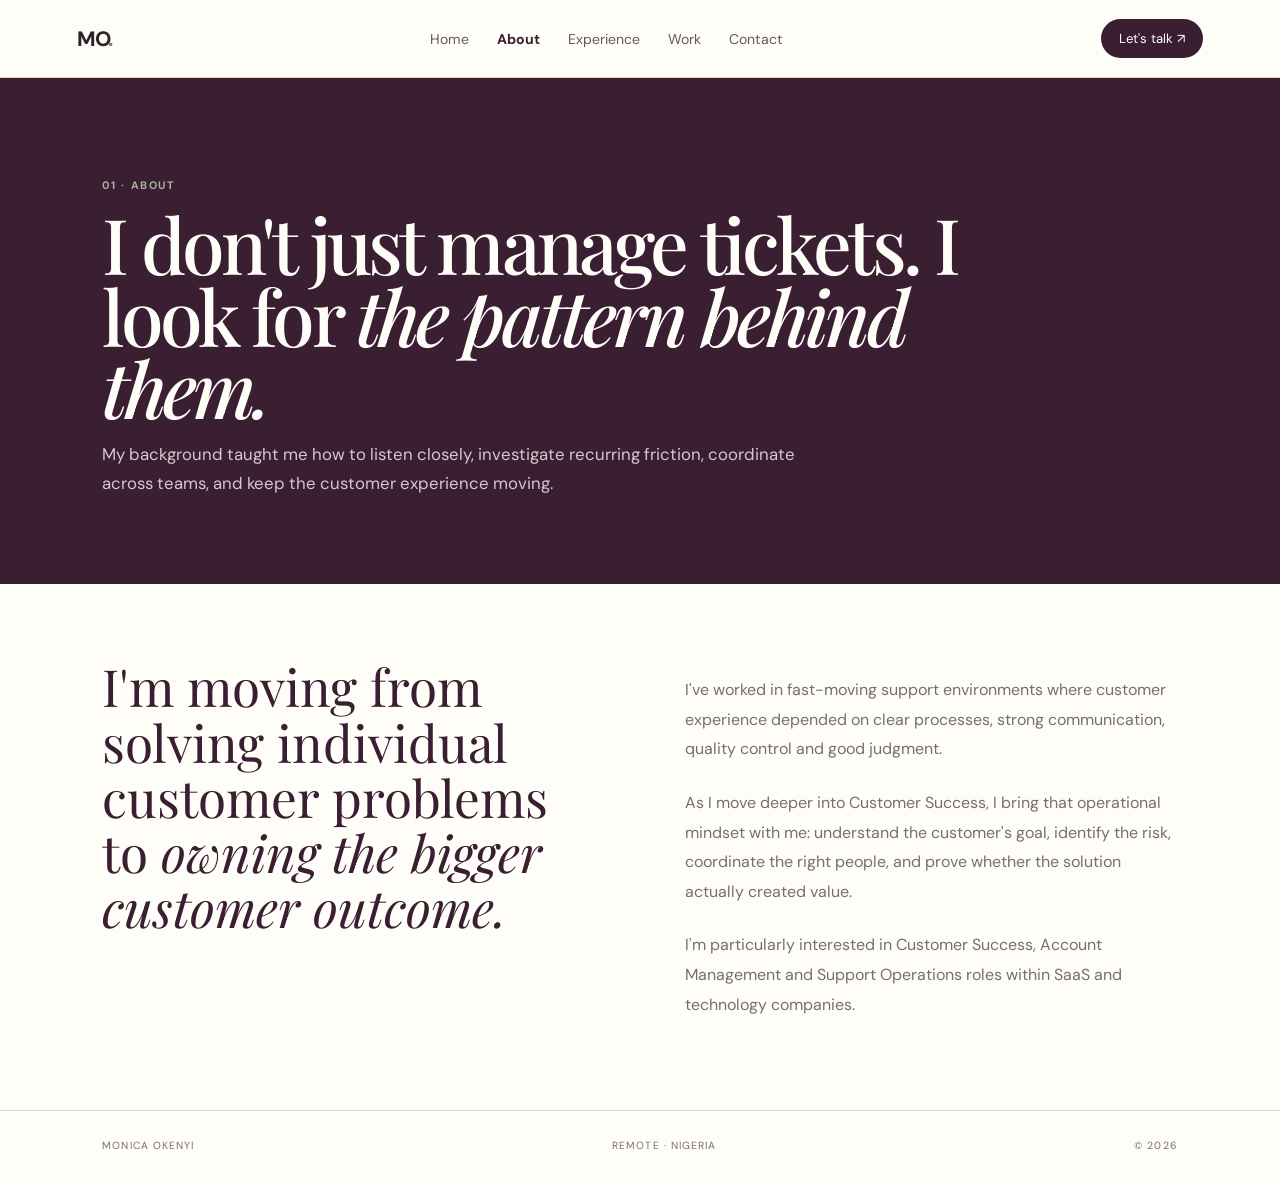
==== about.html @ 14d05d54 "Add files via upload" ====
<!doctype html><html lang="en"><head><meta charset="utf-8"><meta name="viewport" content="width=device-width,initial-scale=1"><title>About · Monica Okenyi</title><link rel="stylesheet" href="styles.css"></head><body><div class="site">
<header class="nav"><a class="brand" href="index.html">MO<span>.</span></a><nav class="navlinks"><a class="" href="index.html">Home</a><a class="active" href="about.html">About</a><a class="" href="experience.html">Experience</a><a class="" href="work.html">Work</a><a class="" href="contact.html">Contact</a></nav><a class="nav-cta" href="contact.html">Let's talk ↗</a></header>
<main class="page"><section class="page-head"><div class="eyebrow">01 · ABOUT</div><h1>I don't just manage tickets. I look for <em>the pattern behind them.</em></h1><p>My background taught me how to listen closely, investigate recurring friction, coordinate across teams, and keep the customer experience moving.</p></section><section class="content"><div class="two"><div class="big-statement">I'm moving from solving individual customer problems to <em>owning the bigger customer outcome.</em></div><div class="copy"><p>I've worked in fast-moving support environments where customer experience depended on clear processes, strong communication, quality control and good judgment.</p><p>As I move deeper into Customer Success, I bring that operational mindset with me: understand the customer's goal, identify the risk, coordinate the right people, and prove whether the solution actually created value.</p><p>I'm particularly interested in Customer Success, Account Management and Support Operations roles within SaaS and technology companies.</p></div></div></section></main><footer class="footer"><span>MONICA OKENYI</span><span>REMOTE · NIGERIA</span><span>© 2026</span></footer></div></body></html>
---- styles.css ----
@import url('https://fonts.googleapis.com/css2?family=DM+Sans:wght@400;500;600;700&family=Playfair+Display:ital,wght@0,500;0,600;1,500&display=swap');
:root{--plum:#3a1f32;--deep:#26151f;--bone:#f5f0e7;--ivory:#fffdf8;--sage:#a8b59b;--copper:#a96f52;--ink:#29252a;--muted:#766e73;--line:#ddd5cc}
*{box-sizing:border-box}html{scroll-behavior:smooth}body{margin:0;background:var(--bone);color:var(--ink);font-family:"DM Sans",sans-serif}a{text-decoration:none;color:inherit}button{font:inherit}
.site{max-width:1440px;min-height:100vh;margin:auto;background:var(--ivory)}
.nav{height:78px;padding:0 6%;display:flex;align-items:center;justify-content:space-between;border-bottom:1px solid var(--line);position:sticky;top:0;background:rgba(255,253,248,.96);backdrop-filter:blur(10px);z-index:20}.brand{font-weight:800;font-size:1.3rem;letter-spacing:-.06em}.brand span{color:var(--copper)}
.navlinks{display:flex;gap:28px;font-size:.88rem;color:#625960}.navlinks a{transition:.2s}.navlinks a:hover,.navlinks a.active{color:var(--plum);font-weight:700}.nav-cta{background:var(--plum);color:white;padding:11px 18px;border-radius:999px;font-size:.82rem}
.page{min-height:calc(100vh - 78px)}.hero{min-height:calc(100vh - 78px);background:var(--plum);color:var(--ivory);padding:70px 8%;display:grid;grid-template-columns:1.2fr .8fr;align-items:center;gap:70px}.eyebrow,.label{font-size:.68rem;letter-spacing:.15em;font-weight:700;color:var(--sage)}h1,h2,h3{font-family:"Playfair Display",serif;font-weight:500}h1{font-size:clamp(3.6rem,7vw,7rem);line-height:.94;letter-spacing:-.05em;margin:18px 0}h1 em,h2 em{font-style:italic}.hero p.lead{max-width:650px;color:#ddd2d8;line-height:1.75;font-size:1.05rem}.actions{display:flex;gap:12px;margin-top:30px;flex-wrap:wrap}.btn{display:inline-flex;align-items:center;justify-content:center;gap:10px;padding:13px 20px;border-radius:999px;font-weight:700;border:1px solid transparent;cursor:pointer}.btn.primary{background:var(--sage);color:var(--plum)}.btn.dark{background:var(--plum);color:white}.btn.outline{background:transparent;border-color:#b9adb4}.hero-card{border:1px solid #765e6b;background:#422638;padding:32px;min-height:420px;display:flex;flex-direction:column;justify-content:space-between}.portrait-placeholder{aspect-ratio:4/5;background:linear-gradient(145deg,#6b4a5c,#2a1a23);display:grid;place-items:center;color:#cdbfc6;text-transform:uppercase;letter-spacing:.12em;font-size:.68rem}.hero-card-bottom{display:flex;justify-content:space-between;font-size:.7rem;letter-spacing:.1em;color:#cbbdc4}
.short-home{padding:55px 8%;display:grid;grid-template-columns:1fr 1fr;gap:50px;background:var(--sage);color:var(--plum)}.short-home h2{font-size:2.7rem;margin:0}.short-home p{line-height:1.7;max-width:550px}
.page-head{padding:100px 8% 70px;background:var(--plum);color:var(--ivory)}.page-head h1{font-size:clamp(3rem,6vw,6rem);max-width:900px;margin:15px 0}.page-head p{max-width:700px;color:#d5c9cf;line-height:1.7;font-size:1.05rem}.content{padding:75px 8%}.two{display:grid;grid-template-columns:1fr 1fr;gap:90px}.copy{max-width:650px;color:var(--muted);line-height:1.85}.copy p+p{margin-top:24px}.big-statement{font-family:"Playfair Display",serif;font-size:clamp(2.2rem,4vw,4rem);line-height:1.08;color:var(--plum)}
.cards{display:grid;grid-template-columns:repeat(3,1fr);gap:18px}.card{border:1px solid var(--line);background:var(--ivory);padding:30px;min-height:300px;display:flex;flex-direction:column;transition:.25s}.card:hover{transform:translateY(-5px);box-shadow:0 18px 45px #3a1f3214}.card.dark{background:var(--plum);color:var(--ivory);border-color:var(--plum)}.card h3{font-size:2rem;margin:12px 0}.card p{color:var(--muted);line-height:1.65}.card.dark p{color:#d5c9cf}.card-foot{margin-top:auto;padding-top:20px;border-top:1px solid var(--line);font-size:.72rem}.dark .card-foot{border-color:#624a59}
.exp{border-top:1px solid var(--line);padding:38px 0}.exp-top{display:flex;justify-content:space-between;gap:20px}.exp h2{font-size:2.5rem;margin:8px 0}.date{color:var(--muted)}.metrics{display:grid;grid-template-columns:repeat(3,1fr);gap:18px;margin-top:25px}.metric{padding:24px;background:#faf7f1;border:1px solid var(--line)}.metric strong{font-family:"Playfair Display",serif;font-size:2rem;color:var(--plum)}.metric p{color:var(--muted);line-height:1.5}
.case-hero{background:var(--plum);color:var(--ivory);padding:80px 8%}.case-hero h1{font-size:clamp(3rem,6vw,6rem);max-width:900px}.case-hero .lead{max-width:800px;color:#d5c9cf;line-height:1.7}.case-nav{display:flex;gap:10px;flex-wrap:wrap;margin-top:30px}.case-body{padding:65px 8%}.case-section{padding:55px 0;border-bottom:1px solid var(--line)}.case-section h2{font-size:clamp(2.2rem,4vw,4rem);margin:0 0 18px}.case-section>p{color:var(--muted);line-height:1.75;max-width:850px}.facts{display:grid;grid-template-columns:repeat(4,1fr);gap:14px;margin-top:30px}.fact{border:1px solid var(--line);padding:24px}.fact .v{font-family:"Playfair Display",serif;color:var(--plum);font-size:2rem}.fact p{color:var(--muted);font-size:.85rem}.signal-table{width:100%;border-collapse:collapse;margin-top:25px}.signal-table th,.signal-table td{text-align:left;padding:14px 10px;border-bottom:1px solid var(--line)}.signal-table th{font-size:.65rem;text-transform:uppercase;letter-spacing:.1em;color:var(--muted)}.signal-table td{font-size:.9rem}.phases{display:grid;grid-template-columns:repeat(3,1fr);gap:14px;margin-top:25px}.phase{padding:26px;background:#faf7f1;border:1px solid var(--line)}.phase .label{color:var(--copper)}.phase h3{font-size:1.7rem}.phase p{color:var(--muted);line-height:1.6}.footer{padding:28px 8%;border-top:1px solid var(--line);display:flex;justify-content:space-between;color:var(--muted);font-size:.65rem;letter-spacing:.1em}
.contact{min-height:calc(100vh - 78px);display:grid;place-items:center;background:var(--plum);color:var(--ivory);text-align:center;padding:60px 8%}.contact h1{max-width:1000px}.contact p{max-width:650px;color:#d5c9cf;line-height:1.7;margin:auto}
@media(max-width:850px){.navlinks{display:none}.hero,.two{grid-template-columns:1fr}.hero-card{display:none}.short-home{grid-template-columns:1fr}.cards,.metrics,.facts,.phases{grid-template-columns:1fr}.page-head{padding-top:65px}.content,.case-body{padding-top:50px}.exp-top{display:block}.footer{flex-wrap:wrap;gap:12px}}
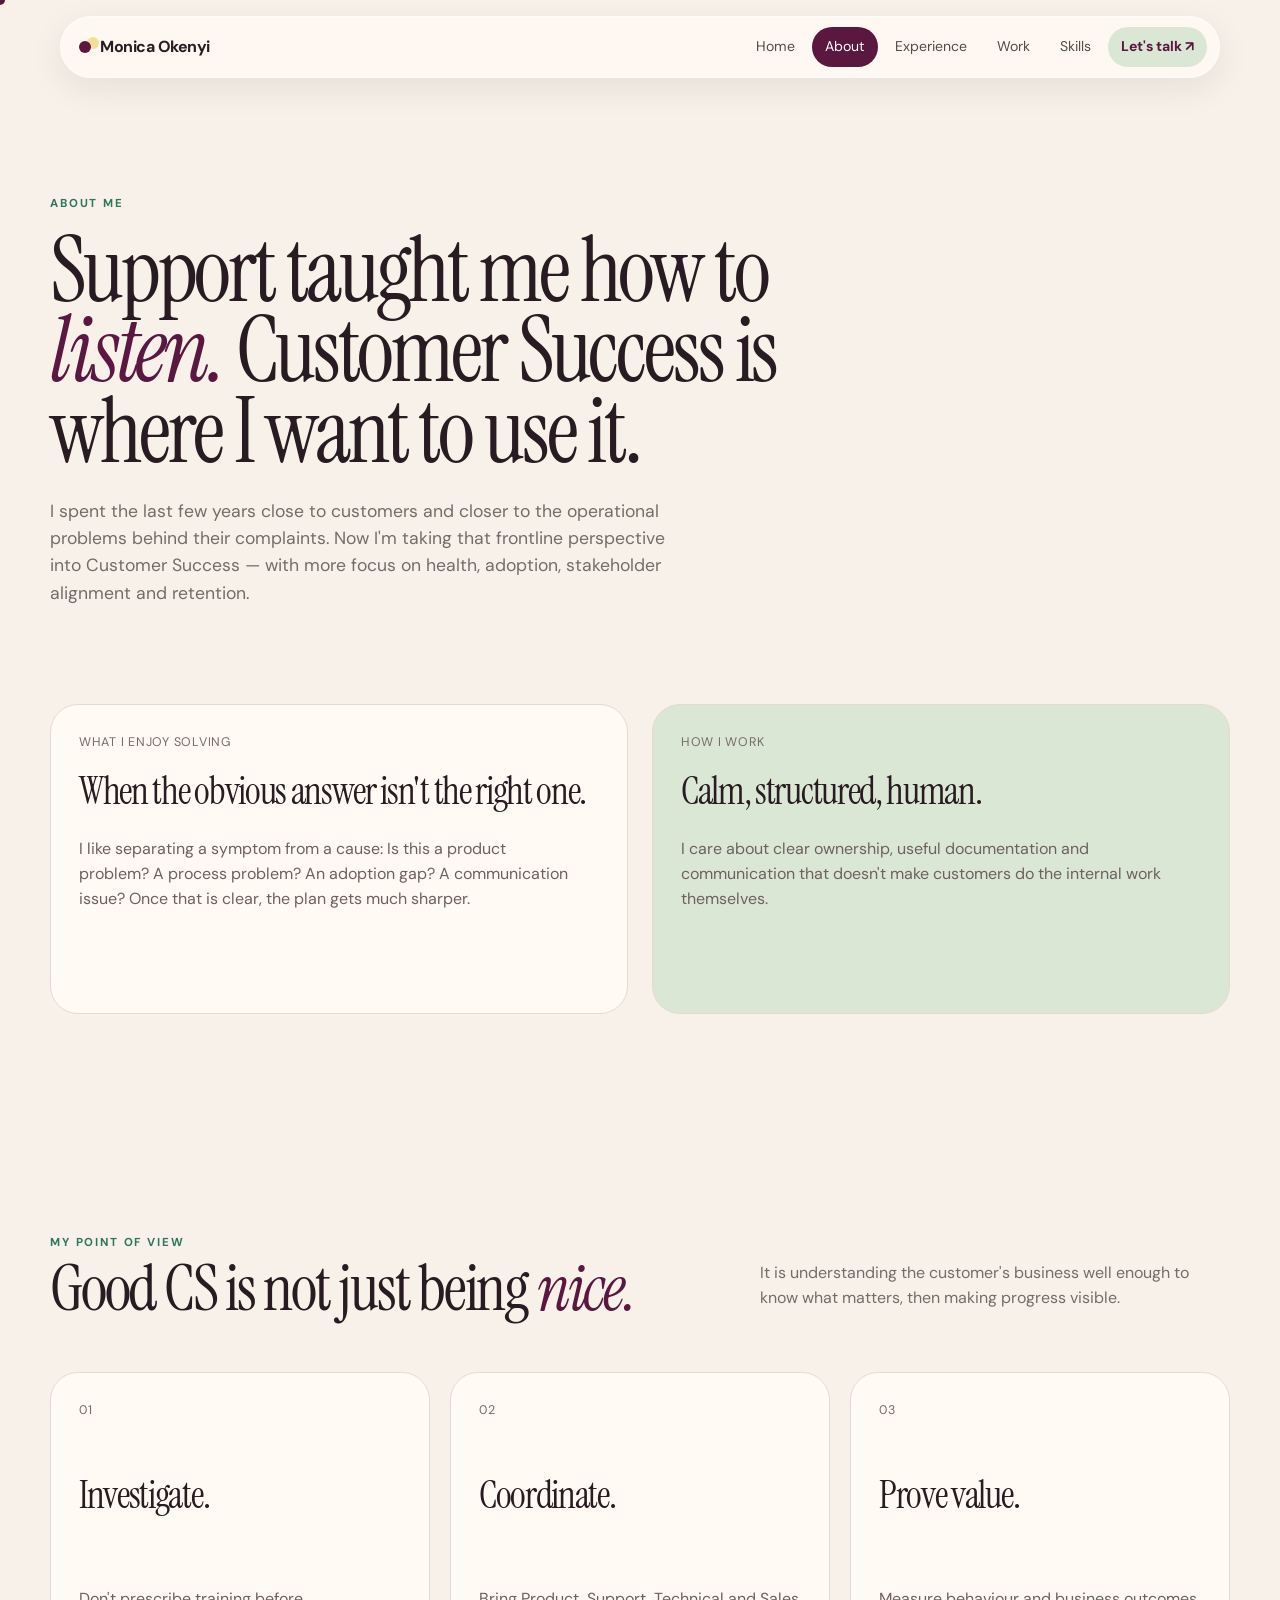
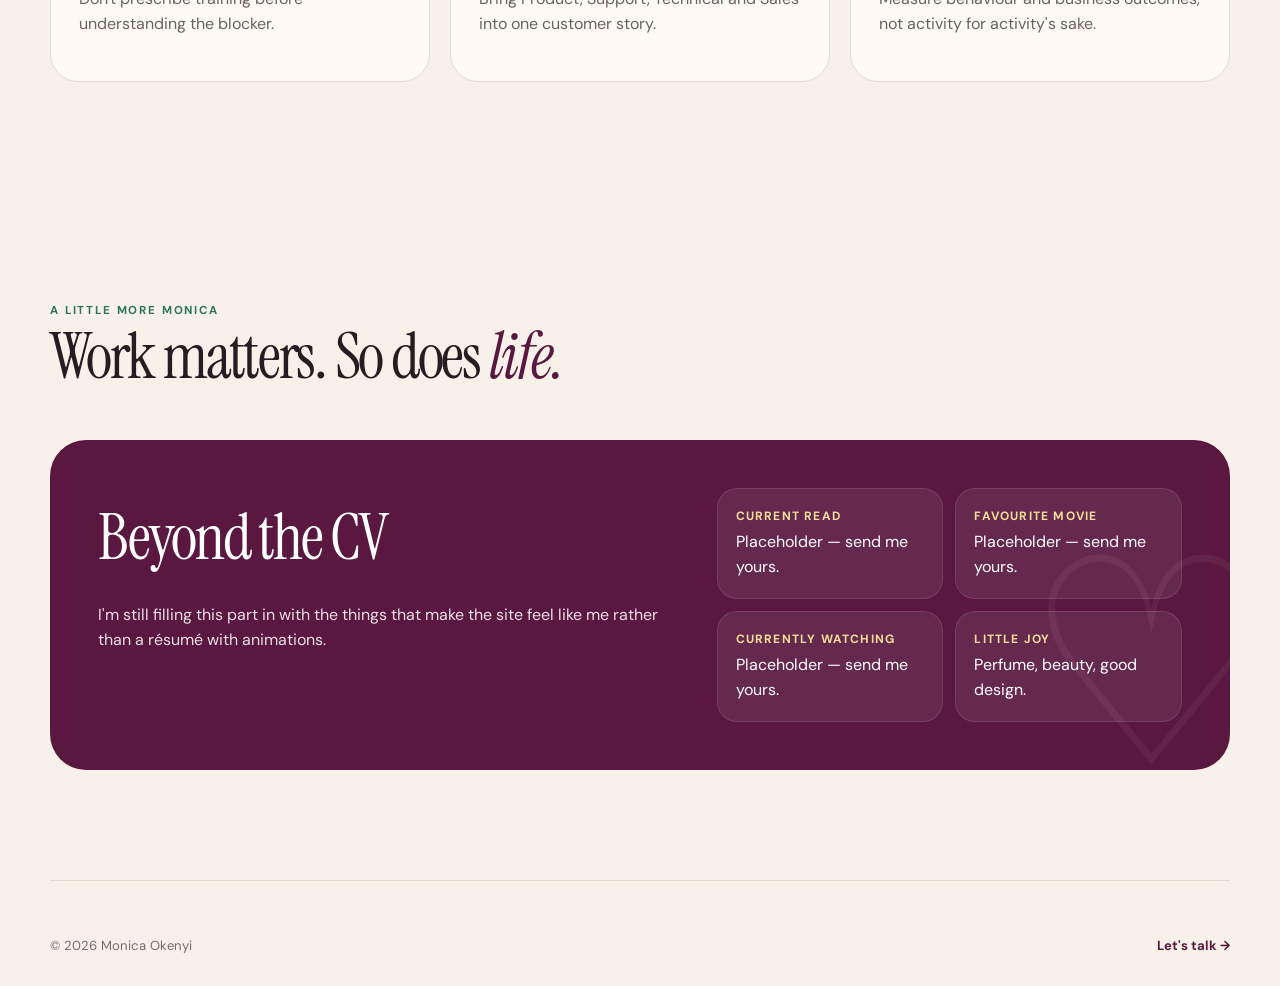
==== commit 2c026fb4: "Add files via upload Update portfolio to V3" ====
--- a/about.html
+++ b/about.html
@@ -1,3 +1 @@
-<!doctype html><html lang="en"><head><meta charset="utf-8"><meta name="viewport" content="width=device-width,initial-scale=1"><title>About · Monica Okenyi</title><link rel="stylesheet" href="styles.css"></head><body><div class="site">
-<header class="nav"><a class="brand" href="index.html">MO<span>.</span></a><nav class="navlinks"><a class="" href="index.html">Home</a><a class="active" href="about.html">About</a><a class="" href="experience.html">Experience</a><a class="" href="work.html">Work</a><a class="" href="contact.html">Contact</a></nav><a class="nav-cta" href="contact.html">Let's talk ↗</a></header>
-<main class="page"><section class="page-head"><div class="eyebrow">01 · ABOUT</div><h1>I don't just manage tickets. I look for <em>the pattern behind them.</em></h1><p>My background taught me how to listen closely, investigate recurring friction, coordinate across teams, and keep the customer experience moving.</p></section><section class="content"><div class="two"><div class="big-statement">I'm moving from solving individual customer problems to <em>owning the bigger customer outcome.</em></div><div class="copy"><p>I've worked in fast-moving support environments where customer experience depended on clear processes, strong communication, quality control and good judgment.</p><p>As I move deeper into Customer Success, I bring that operational mindset with me: understand the customer's goal, identify the risk, coordinate the right people, and prove whether the solution actually created value.</p><p>I'm particularly interested in Customer Success, Account Management and Support Operations roles within SaaS and technology companies.</p></div></div></section></main><footer class="footer"><span>MONICA OKENYI</span><span>REMOTE · NIGERIA</span><span>© 2026</span></footer></div></body></html>+<!doctype html><html lang="en"><head><meta charset="utf-8"><meta name="viewport" content="width=device-width,initial-scale=1"><title>About — Monica Okenyi</title><link rel="stylesheet" href="styles.css"></head><body><div class="cursor-dot"></div><header class="topbar"><a class="brand" href="index.html"><i class="brand-dot"></i>Monica Okenyi</a><button class="menu">☰</button><nav><a href="index.html">Home</a><a href="about.html">About</a><a href="experience.html">Experience</a><a href="work.html">Work</a><a href="skills.html">Skills</a><a class="nav-cta" href="contact.html">Let's talk ↗</a></nav></header><main><div class="wrap"><section class="page-hero reveal"><div class="kicker">About me</div><h1>Support taught me how to <em>listen.</em> Customer Success is where I want to use it.</h1><p>I spent the last few years close to customers and closer to the operational problems behind their complaints. Now I'm taking that frontline perspective into Customer Success — with more focus on health, adoption, stakeholder alignment and retention.</p></section><section class="section" style="padding-top:20px"><div class="grid-2"><div class="work-card reveal"><div><div class="card-meta">What I enjoy solving</div><h3>When the obvious answer isn't the right one.</h3><p>I like separating a symptom from a cause: Is this a product problem? A process problem? An adoption gap? A communication issue? Once that is clear, the plan gets much sharper.</p></div></div><div class="work-card reveal" style="background:var(--sage)"><div><div class="card-meta">How I work</div><h3>Calm, structured, human.</h3><p>I care about clear ownership, useful documentation and communication that doesn't make customers do the internal work themselves.</p></div></div></div></section><section class="section"><div class="section-head reveal"><div><div class="kicker">My point of view</div><h2>Good CS is not just being <em>nice.</em></h2></div><p>It is understanding the customer's business well enough to know what matters, then making progress visible.</p></div><div class="grid-3"><div class="work-card reveal"><div class="card-meta">01</div><h3>Investigate.</h3><p>Don't prescribe training before understanding the blocker.</p></div><div class="work-card reveal"><div class="card-meta">02</div><h3>Coordinate.</h3><p>Bring Product, Support, Technical and Sales into one customer story.</p></div><div class="work-card reveal"><div class="card-meta">03</div><h3>Prove value.</h3><p>Measure behaviour and business outcomes, not activity for activity's sake.</p></div></div></section><section class="section"><div class="section-head reveal"><div><div class="kicker">A little more Monica</div><h2>Work matters. So does <em>life.</em></h2></div></div><div class="human reveal"><div><h2>Beyond the CV</h2><p>I'm still filling this part in with the things that make the site feel like me rather than a résumé with animations.</p></div><div class="human-list"><div class="human-item"><b>Current read</b><span>Placeholder — send me yours.</span></div><div class="human-item"><b>Favourite movie</b><span>Placeholder — send me yours.</span></div><div class="human-item"><b>Currently watching</b><span>Placeholder — send me yours.</span></div><div class="human-item"><b>Little joy</b><span>Perfume, beauty, good design.</span></div></div></div></section></div></main><footer class="footer wrap"><span>© 2026 Monica Okenyi</span><a href="contact.html">Let's talk →</a></footer><script src="script.js"></script></body></html>
--- a/styles.css
+++ b/styles.css
@@ -1,14 +1,18 @@
-@import url('https://fonts.googleapis.com/css2?family=DM+Sans:wght@400;500;600;700&family=Playfair+Display:ital,wght@0,500;0,600;1,500&display=swap');
-:root{--plum:#3a1f32;--deep:#26151f;--bone:#f5f0e7;--ivory:#fffdf8;--sage:#a8b59b;--copper:#a96f52;--ink:#29252a;--muted:#766e73;--line:#ddd5cc}
-*{box-sizing:border-box}html{scroll-behavior:smooth}body{margin:0;background:var(--bone);color:var(--ink);font-family:"DM Sans",sans-serif}a{text-decoration:none;color:inherit}button{font:inherit}
-.site{max-width:1440px;min-height:100vh;margin:auto;background:var(--ivory)}
-.nav{height:78px;padding:0 6%;display:flex;align-items:center;justify-content:space-between;border-bottom:1px solid var(--line);position:sticky;top:0;background:rgba(255,253,248,.96);backdrop-filter:blur(10px);z-index:20}.brand{font-weight:800;font-size:1.3rem;letter-spacing:-.06em}.brand span{color:var(--copper)}
-.navlinks{display:flex;gap:28px;font-size:.88rem;color:#625960}.navlinks a{transition:.2s}.navlinks a:hover,.navlinks a.active{color:var(--plum);font-weight:700}.nav-cta{background:var(--plum);color:white;padding:11px 18px;border-radius:999px;font-size:.82rem}
-.page{min-height:calc(100vh - 78px)}.hero{min-height:calc(100vh - 78px);background:var(--plum);color:var(--ivory);padding:70px 8%;display:grid;grid-template-columns:1.2fr .8fr;align-items:center;gap:70px}.eyebrow,.label{font-size:.68rem;letter-spacing:.15em;font-weight:700;color:var(--sage)}h1,h2,h3{font-family:"Playfair Display",serif;font-weight:500}h1{font-size:clamp(3.6rem,7vw,7rem);line-height:.94;letter-spacing:-.05em;margin:18px 0}h1 em,h2 em{font-style:italic}.hero p.lead{max-width:650px;color:#ddd2d8;line-height:1.75;font-size:1.05rem}.actions{display:flex;gap:12px;margin-top:30px;flex-wrap:wrap}.btn{display:inline-flex;align-items:center;justify-content:center;gap:10px;padding:13px 20px;border-radius:999px;font-weight:700;border:1px solid transparent;cursor:pointer}.btn.primary{background:var(--sage);color:var(--plum)}.btn.dark{background:var(--plum);color:white}.btn.outline{background:transparent;border-color:#b9adb4}.hero-card{border:1px solid #765e6b;background:#422638;padding:32px;min-height:420px;display:flex;flex-direction:column;justify-content:space-between}.portrait-placeholder{aspect-ratio:4/5;background:linear-gradient(145deg,#6b4a5c,#2a1a23);display:grid;place-items:center;color:#cdbfc6;text-transform:uppercase;letter-spacing:.12em;font-size:.68rem}.hero-card-bottom{display:flex;justify-content:space-between;font-size:.7rem;letter-spacing:.1em;color:#cbbdc4}
-.short-home{padding:55px 8%;display:grid;grid-template-columns:1fr 1fr;gap:50px;background:var(--sage);color:var(--plum)}.short-home h2{font-size:2.7rem;margin:0}.short-home p{line-height:1.7;max-width:550px}
-.page-head{padding:100px 8% 70px;background:var(--plum);color:var(--ivory)}.page-head h1{font-size:clamp(3rem,6vw,6rem);max-width:900px;margin:15px 0}.page-head p{max-width:700px;color:#d5c9cf;line-height:1.7;font-size:1.05rem}.content{padding:75px 8%}.two{display:grid;grid-template-columns:1fr 1fr;gap:90px}.copy{max-width:650px;color:var(--muted);line-height:1.85}.copy p+p{margin-top:24px}.big-statement{font-family:"Playfair Display",serif;font-size:clamp(2.2rem,4vw,4rem);line-height:1.08;color:var(--plum)}
-.cards{display:grid;grid-template-columns:repeat(3,1fr);gap:18px}.card{border:1px solid var(--line);background:var(--ivory);padding:30px;min-height:300px;display:flex;flex-direction:column;transition:.25s}.card:hover{transform:translateY(-5px);box-shadow:0 18px 45px #3a1f3214}.card.dark{background:var(--plum);color:var(--ivory);border-color:var(--plum)}.card h3{font-size:2rem;margin:12px 0}.card p{color:var(--muted);line-height:1.65}.card.dark p{color:#d5c9cf}.card-foot{margin-top:auto;padding-top:20px;border-top:1px solid var(--line);font-size:.72rem}.dark .card-foot{border-color:#624a59}
-.exp{border-top:1px solid var(--line);padding:38px 0}.exp-top{display:flex;justify-content:space-between;gap:20px}.exp h2{font-size:2.5rem;margin:8px 0}.date{color:var(--muted)}.metrics{display:grid;grid-template-columns:repeat(3,1fr);gap:18px;margin-top:25px}.metric{padding:24px;background:#faf7f1;border:1px solid var(--line)}.metric strong{font-family:"Playfair Display",serif;font-size:2rem;color:var(--plum)}.metric p{color:var(--muted);line-height:1.5}
-.case-hero{background:var(--plum);color:var(--ivory);padding:80px 8%}.case-hero h1{font-size:clamp(3rem,6vw,6rem);max-width:900px}.case-hero .lead{max-width:800px;color:#d5c9cf;line-height:1.7}.case-nav{display:flex;gap:10px;flex-wrap:wrap;margin-top:30px}.case-body{padding:65px 8%}.case-section{padding:55px 0;border-bottom:1px solid var(--line)}.case-section h2{font-size:clamp(2.2rem,4vw,4rem);margin:0 0 18px}.case-section>p{color:var(--muted);line-height:1.75;max-width:850px}.facts{display:grid;grid-template-columns:repeat(4,1fr);gap:14px;margin-top:30px}.fact{border:1px solid var(--line);padding:24px}.fact .v{font-family:"Playfair Display",serif;color:var(--plum);font-size:2rem}.fact p{color:var(--muted);font-size:.85rem}.signal-table{width:100%;border-collapse:collapse;margin-top:25px}.signal-table th,.signal-table td{text-align:left;padding:14px 10px;border-bottom:1px solid var(--line)}.signal-table th{font-size:.65rem;text-transform:uppercase;letter-spacing:.1em;color:var(--muted)}.signal-table td{font-size:.9rem}.phases{display:grid;grid-template-columns:repeat(3,1fr);gap:14px;margin-top:25px}.phase{padding:26px;background:#faf7f1;border:1px solid var(--line)}.phase .label{color:var(--copper)}.phase h3{font-size:1.7rem}.phase p{color:var(--muted);line-height:1.6}.footer{padding:28px 8%;border-top:1px solid var(--line);display:flex;justify-content:space-between;color:var(--muted);font-size:.65rem;letter-spacing:.1em}
-.contact{min-height:calc(100vh - 78px);display:grid;place-items:center;background:var(--plum);color:var(--ivory);text-align:center;padding:60px 8%}.contact h1{max-width:1000px}.contact p{max-width:650px;color:#d5c9cf;line-height:1.7;margin:auto}
-@media(max-width:850px){.navlinks{display:none}.hero,.two{grid-template-columns:1fr}.hero-card{display:none}.short-home{grid-template-columns:1fr}.cards,.metrics,.facts,.phases{grid-template-columns:1fr}.page-head{padding-top:65px}.content,.case-body{padding-top:50px}.exp-top{display:block}.footer{flex-wrap:wrap;gap:12px}}
+@import url('https://fonts.googleapis.com/css2?family=DM+Sans:wght@400;500;600;700&family=Instrument+Serif:ital@0;1&display=swap');
+:root{--ink:#281c22;--plum:#5a173f;--plum2:#7c2858;--cream:#f7f1e9;--paper:#fffaf4;--sage:#dbe7d5;--green:#2d7658;--butter:#f2df9a;--rose:#ead6dc;--line:#e7d9cf;--muted:#776b69;--copper:#bd775e;--shadow:0 22px 70px rgba(55,28,43,.12);--radius:28px}
+*{box-sizing:border-box}html{scroll-behavior:smooth}body{margin:0;background:var(--cream);color:var(--ink);font-family:'DM Sans',sans-serif;font-size:16px;line-height:1.55}a{color:inherit;text-decoration:none}button{font:inherit}img{max-width:100%;display:block}.wrap{width:min(1180px,calc(100% - 48px));margin:auto}.topbar{position:fixed;z-index:50;top:16px;left:50%;transform:translateX(-50%);width:min(1160px,calc(100% - 32px));padding:10px 12px 10px 18px;border:1px solid rgba(255,255,255,.45);background:rgba(255,250,244,.78);backdrop-filter:blur(18px);border-radius:999px;display:flex;align-items:center;justify-content:space-between;box-shadow:0 10px 35px rgba(47,26,37,.08)}.brand{font-weight:700;letter-spacing:-.03em;display:flex;gap:9px;align-items:center}.brand-dot{width:12px;height:12px;border-radius:50%;background:var(--plum);box-shadow:8px -4px 0 var(--butter)}nav{display:flex;gap:4px;align-items:center}nav a{padding:9px 13px;border-radius:999px;color:#55494a;font-size:.88rem}nav a:hover,nav a.active{background:var(--plum);color:white}.nav-cta{background:var(--sage);color:var(--plum)!important;font-weight:700}.menu{display:none;border:0;background:none;font-size:1.35rem}
+main{padding-top:105px}.hero{min-height:calc(100vh - 105px);display:grid;grid-template-columns:1.08fr .92fr;align-items:center;gap:70px;position:relative;overflow:hidden}.hero:before{content:'';position:absolute;width:430px;height:430px;border-radius:50%;background:var(--sage);right:-180px;top:80px;opacity:.55;filter:blur(2px)}.hero-copy{position:relative;z-index:2}.eyebrow,.kicker{font-size:.72rem;letter-spacing:.16em;text-transform:uppercase;font-weight:700;color:var(--green)}h1,h2,h3,.serif{font-family:'Instrument Serif',serif;font-weight:400;letter-spacing:-.035em}h1{font-size:clamp(4rem,7.4vw,7rem);line-height:.9;margin:18px 0 25px;max-width:780px}h1 em,h2 em{color:var(--plum);font-style:italic}.lede{font-size:1.08rem;max-width:650px;color:#5e5253}.actions{display:flex;gap:12px;flex-wrap:wrap;margin-top:30px}.btn{border:1px solid var(--plum);padding:13px 18px;border-radius:999px;display:inline-flex;align-items:center;gap:9px;font-weight:700;transition:.25s ease}.btn:hover{transform:translateY(-3px);box-shadow:0 12px 25px rgba(90,23,63,.15)}.btn.primary{background:var(--plum);color:white}.btn.secondary{background:transparent}.btn.soft{background:var(--sage);border-color:transparent;color:var(--plum)}
+.hero-art{position:relative;z-index:2;min-height:600px;display:grid;place-items:center}.portrait-frame{width:min(430px,85%);aspect-ratio:4/5;position:relative;transform:rotate(2deg);border-radius:38% 38% 18% 18%;padding:14px;background:var(--paper);box-shadow:var(--shadow);transition:transform .5s ease}.portrait-frame:hover{transform:rotate(0) translateY(-8px)}.portrait-frame img{width:100%;height:100%;object-fit:cover;border-radius:30% 30% 13% 13%}.portrait-tag{position:absolute;left:-55px;bottom:48px;background:var(--plum);color:#fff;padding:12px 17px;border-radius:999px;font-size:.76rem;letter-spacing:.08em;box-shadow:0 15px 35px rgba(90,23,63,.2)}.scribble{position:absolute;right:-30px;top:40px;width:100px;height:100px;border:1px solid var(--copper);border-radius:48% 52% 55% 45%;transform:rotate(20deg)}.floating-note{position:absolute;right:5px;bottom:30px;background:var(--butter);padding:14px 17px;border-radius:18px;max-width:180px;font-size:.8rem;box-shadow:var(--shadow);transform:rotate(-4deg)}
+.section{padding:110px 0}.section-head{display:flex;justify-content:space-between;align-items:end;gap:30px;margin-bottom:45px}.section-head h2{font-size:clamp(2.7rem,5vw,4.6rem);line-height:.95;margin:7px 0}.section-head p{max-width:470px;color:var(--muted)}.rule{height:1px;background:var(--line)}.grid-2{display:grid;grid-template-columns:1fr 1fr;gap:24px}.grid-3{display:grid;grid-template-columns:repeat(3,1fr);gap:20px}
+.ticker{display:grid;grid-template-columns:repeat(4,1fr);border-top:1px solid var(--line);border-bottom:1px solid var(--line)}.stat{padding:30px 20px;border-right:1px solid var(--line)}.stat:last-child{border-right:0}.num{font-family:'Instrument Serif',serif;font-size:3.5rem;color:var(--plum);line-height:1}.stat small{color:var(--muted)}
+.work-card{position:relative;overflow:hidden;border:1px solid var(--line);border-radius:var(--radius);background:var(--paper);padding:28px;min-height:310px;display:flex;flex-direction:column;justify-content:space-between;transition:.35s ease}.work-card:hover{transform:translateY(-8px) rotate(-.3deg);box-shadow:var(--shadow)}.work-card.plum{background:var(--plum);color:white;border-color:var(--plum)}.work-card.plum .kicker,.work-card.plum .card-meta{color:#e6d7df}.work-card h3{font-size:2.35rem;margin:10px 0}.work-card p{max-width:500px;color:#6d6160}.plum p{color:#eadde4}.arrow{font-size:1.5rem;align-self:flex-end;transition:.25s}.work-card:hover .arrow{transform:translate(5px,-5px)}.card-meta{font-size:.78rem;color:var(--muted);letter-spacing:.06em;text-transform:uppercase}.mini-chip{display:inline-flex;padding:7px 10px;border-radius:999px;background:var(--sage);color:var(--plum);font-size:.75rem;font-weight:700;margin:4px 3px 0 0}
+.preview{border-radius:var(--radius);background:#efe7de;border:1px solid var(--line);padding:18px;overflow:hidden}.preview img{border-radius:20px;box-shadow:0 20px 45px rgba(45,26,36,.14);transition:transform .5s}.preview:hover img{transform:scale(1.02)}.caption{font-size:.8rem;color:var(--muted);margin-top:12px}
+.page-hero{padding:90px 0 60px;position:relative}.page-hero h1{font-size:clamp(3.5rem,7vw,6rem);max-width:900px}.page-hero p{max-width:650px;font-size:1.1rem;color:var(--muted)}
+.timeline{position:relative;padding-left:34px}.timeline:before{content:'';position:absolute;left:8px;top:0;bottom:0;width:1px;background:var(--line)}.timeline-item{position:relative;padding:0 0 52px 30px}.timeline-item:before{content:'';position:absolute;left:-1px;top:8px;width:18px;height:18px;border-radius:50%;background:var(--butter);border:4px solid var(--cream);box-shadow:0 0 0 1px var(--line)}.timeline-year{color:var(--plum);font-weight:700;font-size:.8rem;letter-spacing:.1em}.timeline h3{font-size:2.2rem;margin:6px 0}.timeline p{color:var(--muted);max-width:680px}.pillrow{display:flex;flex-wrap:wrap;gap:8px;margin-top:16px}
+.case-nav{position:sticky;top:90px;z-index:10;background:rgba(247,241,233,.82);backdrop-filter:blur(12px);border:1px solid var(--line);padding:8px;border-radius:999px;display:flex;gap:4px;overflow:auto;margin-bottom:50px}.case-nav a{white-space:nowrap;padding:9px 12px;border-radius:999px;font-size:.78rem}.case-nav a:hover{background:var(--plum);color:white}.case-section{padding:75px 0;border-bottom:1px solid var(--line)}.case-section h2{font-size:clamp(2.5rem,5vw,4.5rem);line-height:.96;margin:8px 0 15px}.case-section>p{max-width:730px;color:var(--muted)}.orientation{font-size:.98rem;color:var(--plum);font-weight:600;max-width:720px}.case-grid{display:grid;grid-template-columns:1.15fr .85fr;gap:30px;align-items:center}.metric-board{display:grid;grid-template-columns:repeat(2,1fr);gap:12px}.metric{background:var(--paper);border:1px solid var(--line);border-radius:20px;padding:22px}.metric strong{display:block;font-family:'Instrument Serif',serif;font-size:2.5rem;color:var(--plum);line-height:1}.metric span{font-size:.8rem;color:var(--muted)}.health{background:var(--plum);color:#fff;border-radius:var(--radius);padding:30px}.health .metric{background:rgba(255,255,255,.08);border-color:rgba(255,255,255,.12)}.health .metric strong{color:var(--butter)}.health .metric span{color:#e5dce1}.bar{height:8px;background:#eadfd7;border-radius:99px;overflow:hidden;margin-top:9px}.bar i{display:block;height:100%;background:var(--plum2);border-radius:inherit;width:var(--w);transition:width 1.2s ease}.health .bar{background:rgba(255,255,255,.15)}.health .bar i{background:var(--butter)}
+.days{display:grid;grid-template-columns:repeat(3,1fr);gap:16px}.day{background:var(--paper);border:1px solid var(--line);border-radius:24px;padding:24px;min-height:240px;transition:.3s}.day:hover{transform:translateY(-5px);box-shadow:var(--shadow)}.day b{color:var(--plum);font-size:.78rem;letter-spacing:.1em}.day h3{font-size:2rem;margin:8px 0}.day ul{padding-left:18px;color:var(--muted)}
+.stakeholders{display:grid;grid-template-columns:repeat(3,1fr);gap:16px}.person{border:1px solid var(--line);background:var(--paper);border-radius:24px;padding:24px}.person strong{font-size:1.05rem}.person small{display:block;color:var(--plum);margin:4px 0 14px}.person p{color:var(--muted);font-size:.9rem}.quote{background:var(--sage);border-radius:30px;padding:40px}.quote p{font-family:'Instrument Serif',serif;font-size:2.2rem;line-height:1.05;margin:0;color:var(--plum)}
+.skills{display:grid;grid-template-columns:1fr 1fr;gap:20px}.skill-box{background:var(--paper);border:1px solid var(--line);border-radius:26px;padding:27px}.skill-box h3{font-size:2rem;margin:0 0 18px}.skill{margin:15px 0}.skill-head{display:flex;justify-content:space-between;font-size:.82rem}.skill-track{height:7px;background:#eadfd7;border-radius:99px;margin-top:6px;overflow:hidden}.skill-track i{display:block;width:var(--w);height:100%;background:var(--plum);border-radius:99px}
+.human{background:var(--plum);color:white;border-radius:36px;padding:48px;display:grid;grid-template-columns:1.1fr .9fr;gap:50px;position:relative;overflow:hidden}.human:after{content:'♡';font-family:serif;position:absolute;font-size:18rem;right:-50px;bottom:-120px;color:rgba(255,255,255,.05)}.human h2{font-size:4rem;margin:0 0 12px}.human p{color:#eadfe5}.human-list{display:grid;grid-template-columns:1fr 1fr;gap:12px}.human-item{background:rgba(255,255,255,.08);border:1px solid rgba(255,255,255,.1);border-radius:20px;padding:18px}.human-item b{display:block;color:var(--butter);font-size:.75rem;letter-spacing:.1em;text-transform:uppercase}.human-item span{display:block;margin-top:5px}
+.footer{padding:55px 0 30px;border-top:1px solid var(--line);display:flex;justify-content:space-between;gap:20px;color:var(--muted);font-size:.82rem}.footer a{color:var(--plum);font-weight:700}
+.reveal{opacity:0;transform:translateY(18px);transition:.7s ease}.reveal.show{opacity:1;transform:none}.cursor-dot{position:fixed;width:10px;height:10px;background:var(--plum);border-radius:50%;pointer-events:none;z-index:100;mix-blend-mode:multiply;transform:translate(-50%,-50%);transition:transform .08s linear}@media(max-width:850px){nav{display:none}.menu{display:block}.topbar.open nav{display:flex;position:absolute;top:58px;left:0;right:0;flex-direction:column;align-items:stretch;background:var(--paper);padding:10px;border:1px solid var(--line);border-radius:22px}.topbar.open nav a{padding:12px}.hero,.case-grid,.human{grid-template-columns:1fr}.hero{padding:60px 0 20px}.hero-art{min-height:470px}.portrait-frame{width:min(370px,80%)}.ticker{grid-template-columns:1fr 1fr}.stat:nth-child(2){border-right:0}.stat{border-bottom:1px solid var(--line)}.grid-3,.days,.stakeholders{grid-template-columns:1fr}.grid-2,.skills{grid-template-columns:1fr}.section{padding:75px 0}.human h2{font-size:3rem}.case-nav{top:82px}.cursor-dot{display:none}}@media(max-width:520px){.wrap{width:min(100% - 28px,1180px)}h1{font-size:3.5rem}.hero-art{min-height:400px}.portrait-tag{left:-10px}.floating-note{right:-8px}.ticker{grid-template-columns:1fr}.stat{border-right:0}.human{padding:30px}.human-list{grid-template-columns:1fr}.footer{flex-direction:column}}
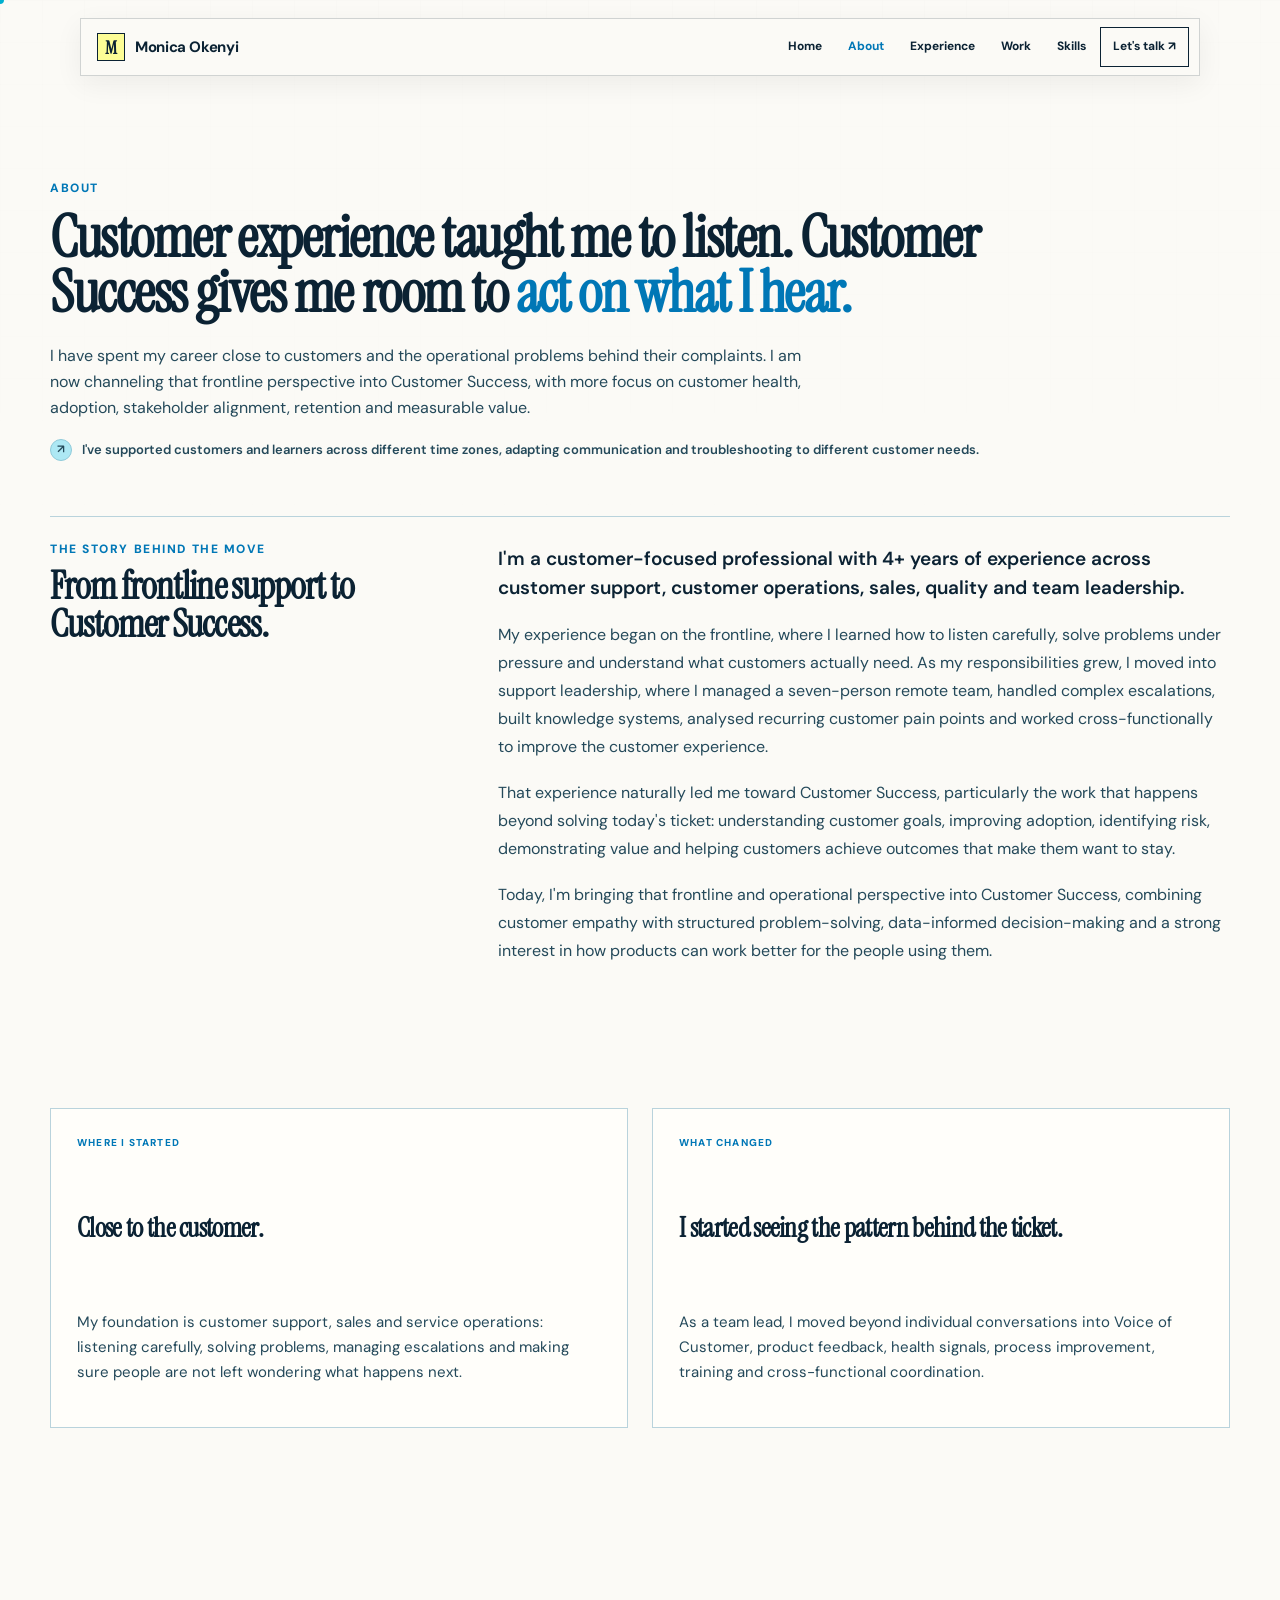
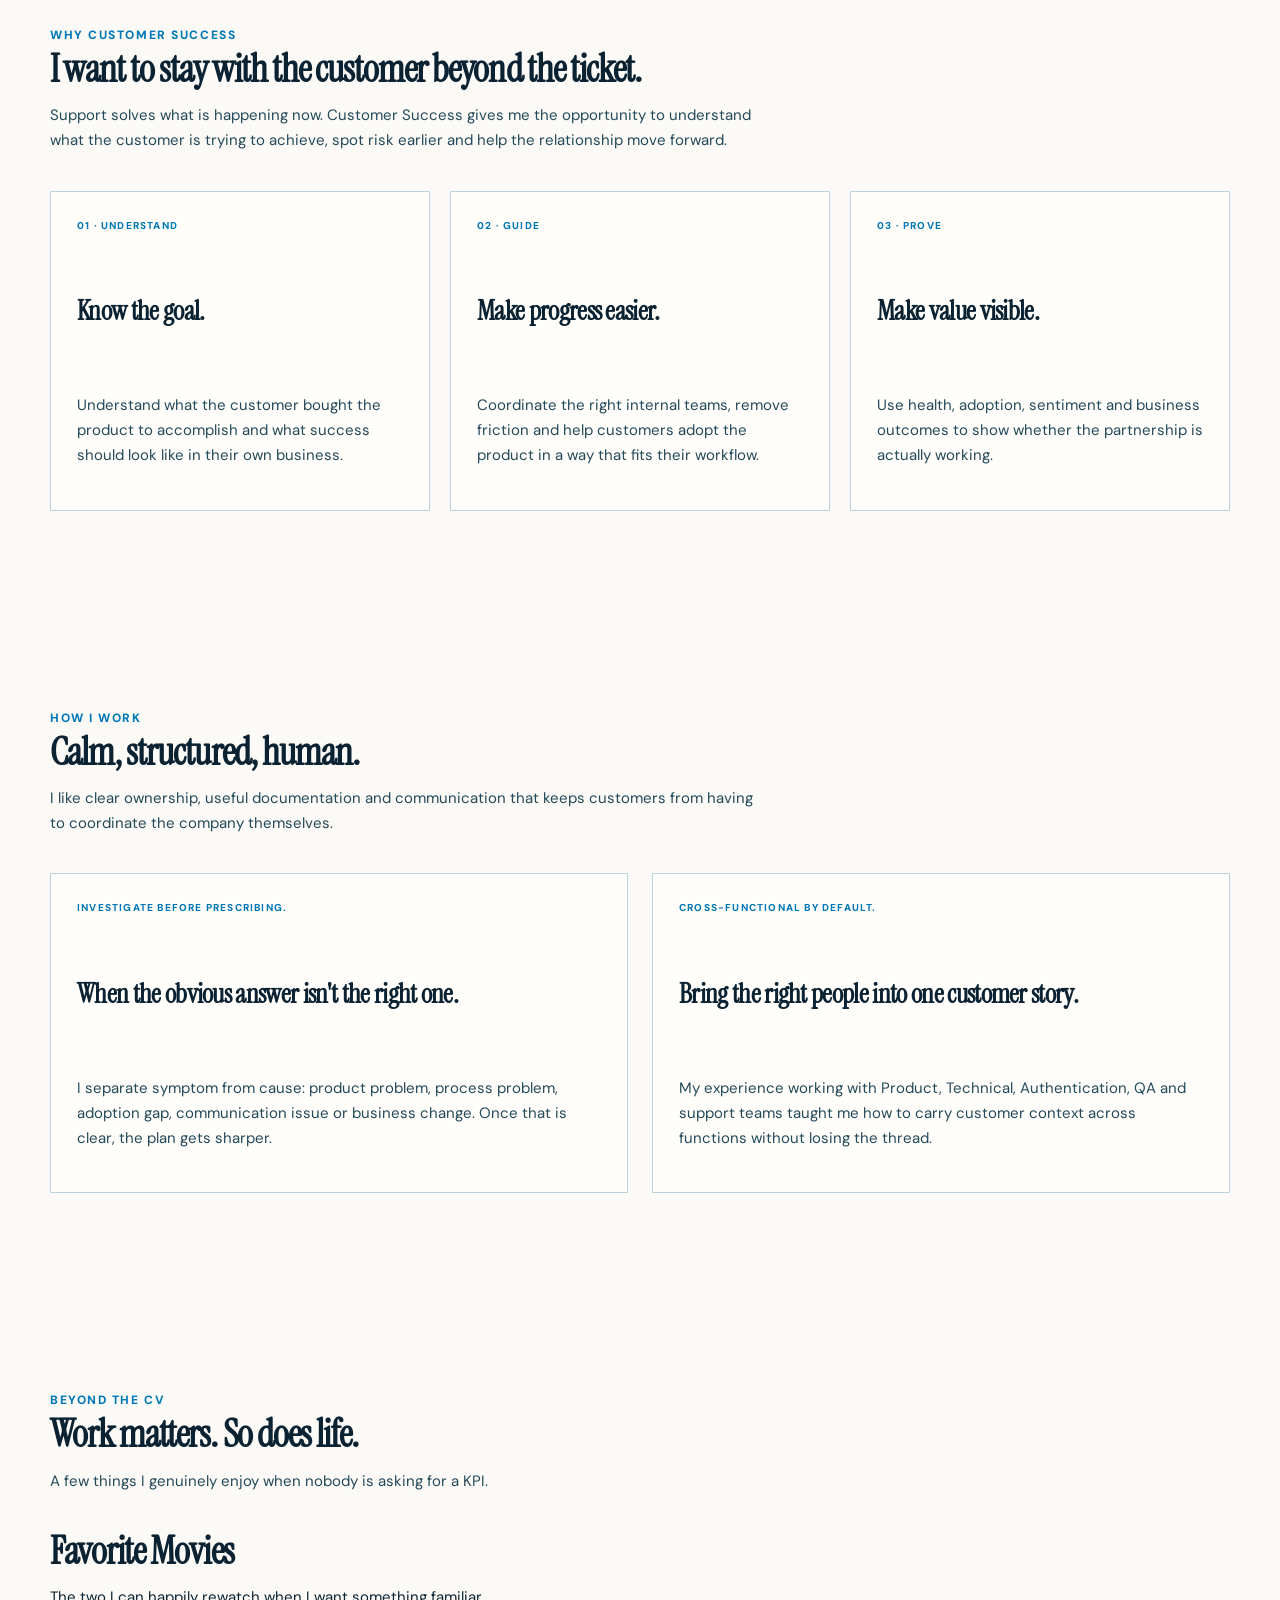
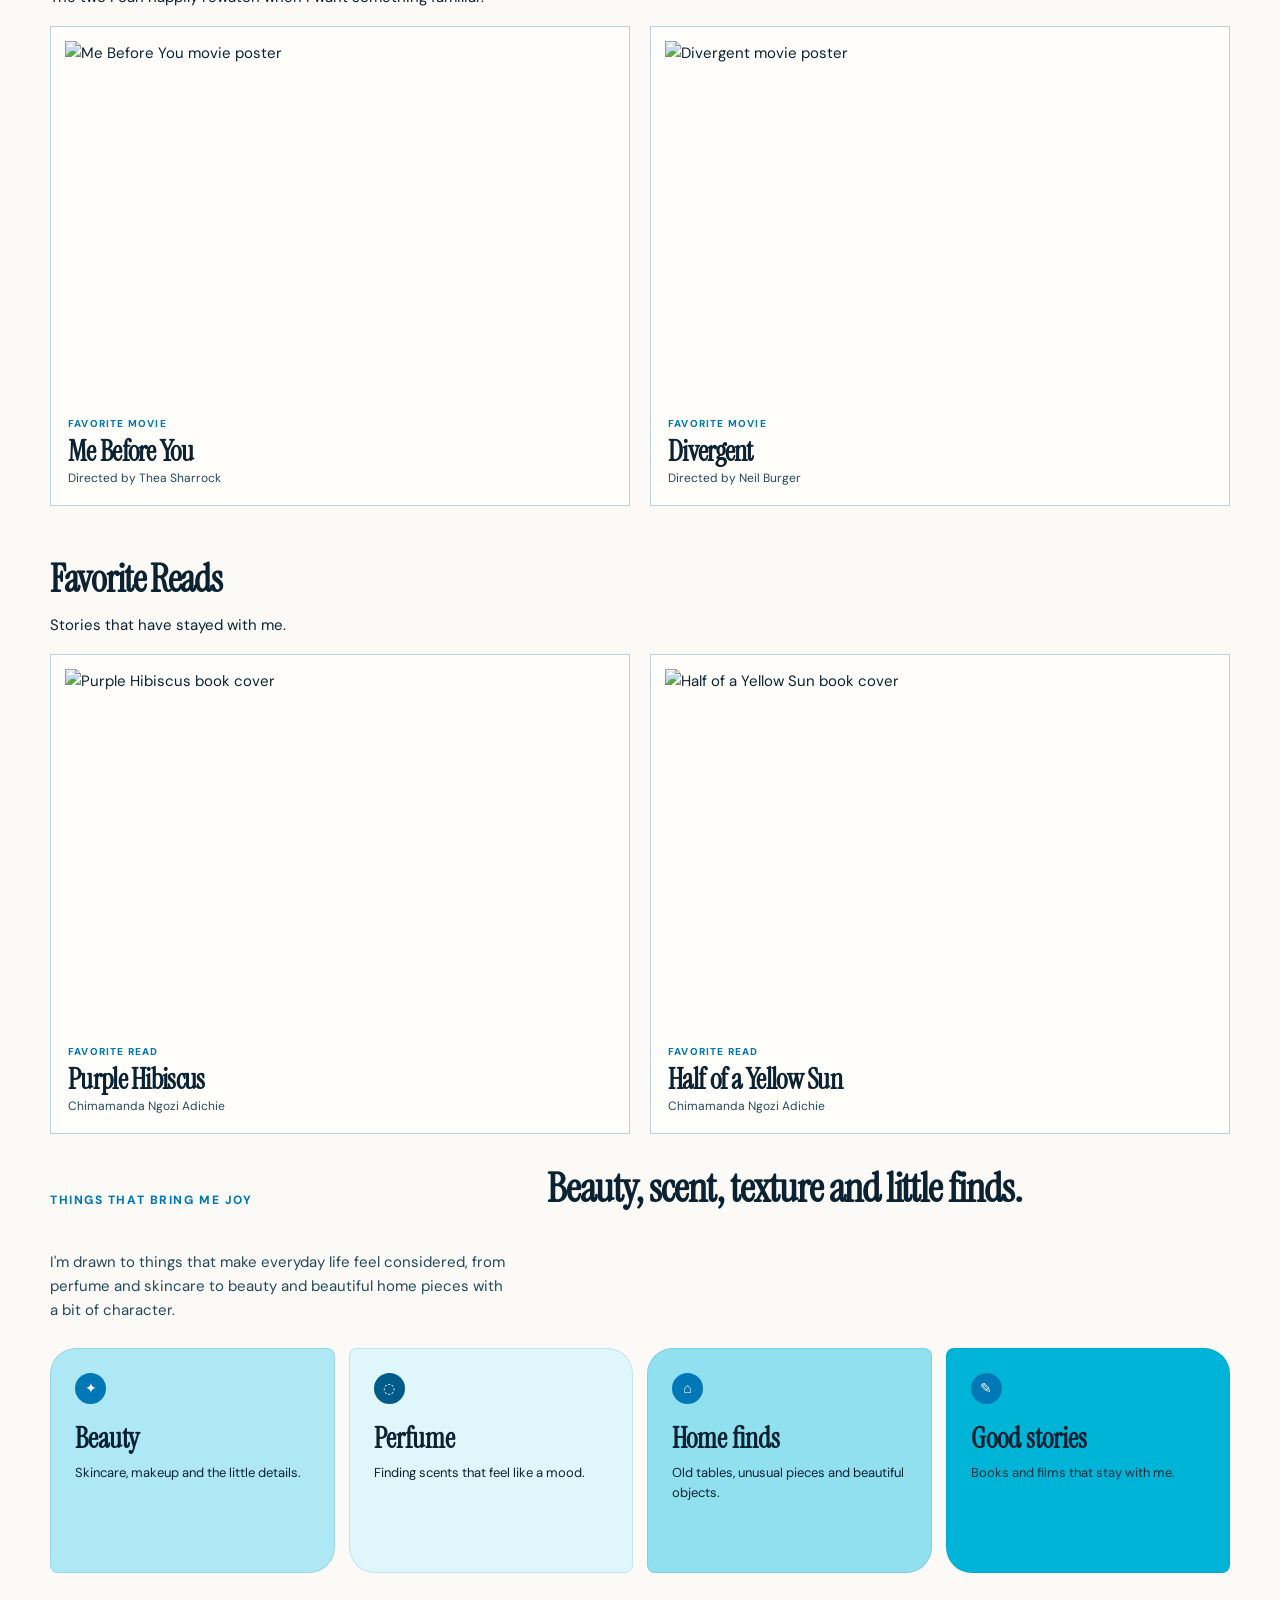
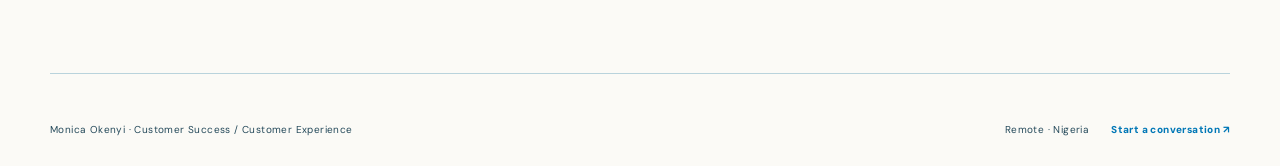
==== commit 3251ef01: "Add files via upload" ====
--- a/about.html
+++ b/about.html
@@ -1 +1 @@
-<!doctype html><html lang="en"><head><meta charset="utf-8"><meta name="viewport" content="width=device-width,initial-scale=1"><title>About — Monica Okenyi</title><link rel="stylesheet" href="styles.css"></head><body><div class="cursor-dot"></div><header class="topbar"><a class="brand" href="index.html"><i class="brand-dot"></i>Monica Okenyi</a><button class="menu">☰</button><nav><a href="index.html">Home</a><a href="about.html">About</a><a href="experience.html">Experience</a><a href="work.html">Work</a><a href="skills.html">Skills</a><a class="nav-cta" href="contact.html">Let's talk ↗</a></nav></header><main><div class="wrap"><section class="page-hero reveal"><div class="kicker">About me</div><h1>Support taught me how to <em>listen.</em> Customer Success is where I want to use it.</h1><p>I spent the last few years close to customers and closer to the operational problems behind their complaints. Now I'm taking that frontline perspective into Customer Success — with more focus on health, adoption, stakeholder alignment and retention.</p></section><section class="section" style="padding-top:20px"><div class="grid-2"><div class="work-card reveal"><div><div class="card-meta">What I enjoy solving</div><h3>When the obvious answer isn't the right one.</h3><p>I like separating a symptom from a cause: Is this a product problem? A process problem? An adoption gap? A communication issue? Once that is clear, the plan gets much sharper.</p></div></div><div class="work-card reveal" style="background:var(--sage)"><div><div class="card-meta">How I work</div><h3>Calm, structured, human.</h3><p>I care about clear ownership, useful documentation and communication that doesn't make customers do the internal work themselves.</p></div></div></div></section><section class="section"><div class="section-head reveal"><div><div class="kicker">My point of view</div><h2>Good CS is not just being <em>nice.</em></h2></div><p>It is understanding the customer's business well enough to know what matters, then making progress visible.</p></div><div class="grid-3"><div class="work-card reveal"><div class="card-meta">01</div><h3>Investigate.</h3><p>Don't prescribe training before understanding the blocker.</p></div><div class="work-card reveal"><div class="card-meta">02</div><h3>Coordinate.</h3><p>Bring Product, Support, Technical and Sales into one customer story.</p></div><div class="work-card reveal"><div class="card-meta">03</div><h3>Prove value.</h3><p>Measure behaviour and business outcomes, not activity for activity's sake.</p></div></div></section><section class="section"><div class="section-head reveal"><div><div class="kicker">A little more Monica</div><h2>Work matters. So does <em>life.</em></h2></div></div><div class="human reveal"><div><h2>Beyond the CV</h2><p>I'm still filling this part in with the things that make the site feel like me rather than a résumé with animations.</p></div><div class="human-list"><div class="human-item"><b>Current read</b><span>Placeholder — send me yours.</span></div><div class="human-item"><b>Favourite movie</b><span>Placeholder — send me yours.</span></div><div class="human-item"><b>Currently watching</b><span>Placeholder — send me yours.</span></div><div class="human-item"><b>Little joy</b><span>Perfume, beauty, good design.</span></div></div></div></section></div></main><footer class="footer wrap"><span>© 2026 Monica Okenyi</span><a href="contact.html">Let's talk →</a></footer><script src="script.js"></script></body></html>
+<!doctype html><html lang="en"><head><meta charset="utf-8"><meta name="viewport" content="width=device-width,initial-scale=1"><meta name="description" content="About Monica Okenyi; Customer Success and Customer Experience"><title>About; Monica Okenyi</title><link rel="stylesheet" href="styles.css"></head><body><div class="cursor-dot"></div><header class="topbar"><a class="brand" href="index.html"><span class="brand-mark">M</span><span>Monica Okenyi</span></a><button class="menu" aria-label="Open menu">☰</button><nav><a href="index.html">Home</a><a href="about.html">About</a><a href="experience.html">Experience</a><a href="work.html">Work</a><a href="skills.html">Skills</a><a class="nav-cta" href="contact.html">Let's talk <span>↗</span></a></nav></header><main><div class="wrap"><section class="page-hero reveal"><div class="kicker">About</div><h1>Customer experience taught me to listen. Customer Success gives me room to <span style="color:var(--ocean)">act on what I hear.</span></h1><p>I have spent my career close to customers and the operational problems behind their complaints. I am now channeling that frontline perspective into Customer Success, with more focus on customer health, adoption, stakeholder alignment, retention and measurable value.</p><div class="global-note"><span>↗</span> I've supported customers and learners across different time zones, adapting communication and troubleshooting to different customer needs.</div></section><section class="section section-tight story-section"><div class="story-intro reveal"><div class="kicker">The story behind the move</div><h2>From frontline support to Customer Success.</h2></div><div class="story-copy reveal"><p>I'm a customer-focused professional with 4+ years of experience across customer support, customer operations, sales, quality and team leadership.</p><p>My experience began on the frontline, where I learned how to listen carefully, solve problems under pressure and understand what customers actually need. As my responsibilities grew, I moved into support leadership, where I managed a seven-person remote team, handled complex escalations, built knowledge systems, analysed recurring customer pain points and worked cross-functionally to improve the customer experience.</p><p>That experience naturally led me toward Customer Success, particularly the work that happens beyond solving today's ticket: understanding customer goals, improving adoption, identifying risk, demonstrating value and helping customers achieve outcomes that make them want to stay.</p><p>Today, I'm bringing that frontline and operational perspective into Customer Success, combining customer empathy with structured problem-solving, data-informed decision-making and a strong interest in how products can work better for the people using them.</p></div></section><section class="section section-tight"><div class="grid-2"><div class="project-card reveal"><div class="card-meta">Where I started</div><h3>Close to the customer.</h3><p>My foundation is customer support, sales and service operations: listening carefully, solving problems, managing escalations and making sure people are not left wondering what happens next.</p></div><div class="project-card reveal"><div class="card-meta">What changed</div><h3>I started seeing the pattern behind the ticket.</h3><p>As a team lead, I moved beyond individual conversations into Voice of Customer, product feedback, health signals, process improvement, training and cross-functional coordination.</p></div></div></section><section class="section"><div class="section-head reveal"><div><div class="kicker">Why Customer Success</div><h2>I want to stay with the customer beyond the ticket.</h2></div><p>Support solves what is happening now. Customer Success gives me the opportunity to understand what the customer is trying to achieve, spot risk earlier and help the relationship move forward.</p></div><div class="grid-3"><div class="project-card reveal"><div class="card-meta">01 · Understand</div><h3>Know the goal.</h3><p>Understand what the customer bought the product to accomplish and what success should look like in their own business.</p></div><div class="project-card reveal"><div class="card-meta">02 · Guide</div><h3>Make progress easier.</h3><p>Coordinate the right internal teams, remove friction and help customers adopt the product in a way that fits their workflow.</p></div><div class="project-card reveal"><div class="card-meta">03 · Prove</div><h3>Make value visible.</h3><p>Use health, adoption, sentiment and business outcomes to show whether the partnership is actually working.</p></div></div></section><section class="section"><div class="section-head reveal"><div><div class="kicker">How I work</div><h2>Calm, structured, human.</h2></div><p>I like clear ownership, useful documentation and communication that keeps customers from having to coordinate the company themselves.</p></div><div class="grid-2"><div class="project-card reveal"><div class="card-meta">Investigate before prescribing.</div><h3>When the obvious answer isn't the right one.</h3><p>I separate symptom from cause: product problem, process problem, adoption gap, communication issue or business change. Once that is clear, the plan gets sharper.</p></div><div class="project-card reveal"><div class="card-meta">Cross-functional by default.</div><h3>Bring the right people into one customer story.</h3><p>My experience working with Product, Technical, Authentication, QA and support teams taught me how to carry customer context across functions without losing the thread.</p></div></div></section><section class="section book-section"><div class="section-head reveal"><div><div class="kicker">Beyond the CV</div><h2>Work matters. So does life.</h2></div><p>A few things I genuinely enjoy when nobody is asking for a KPI.</p></div><div class="media-heading reveal"><h2>Favorite Movies</h2><p>The two I can happily rewatch when I want something familiar.</p></div><div class="movie-grid"><article class="cover-card reveal"><img src="https://filmartgallery.com/cdn/shop/products/Me-Before-You-Vintage-Movie-Poster-Original_5000x.jpg?v=1771957680" alt="Me Before You movie poster"><div class="cover-copy"><div class="meta">Favorite movie</div><h3>Me Before You</h3><p>Directed by Thea Sharrock</p></div></article><article class="cover-card reveal"><img src="https://i.pinimg.com/736x/b8/b8/3e/b8b83ee9384a2abcc6a60b29381d5e7c.jpg" alt="Divergent movie poster"><div class="cover-copy"><div class="meta">Favorite movie</div><h3>Divergent</h3><p>Directed by Neil Burger</p></div></article></div><div class="media-heading reveal" style="margin-top:54px"><h2>Favorite Reads</h2><p>Stories that have stayed with me.</p></div><div class="book-grid"><article class="cover-card reveal"><img src="https://www.crossword.in/cdn/shop/files/purple-hibiscus-bk0003213-44790543646937.jpg?v=1746606096" alt="Purple Hibiscus book cover"><div class="cover-copy"><div class="meta">Favorite read</div><h3>Purple Hibiscus</h3><p>Chimamanda Ngozi Adichie</p></div></article><article class="cover-card reveal"><img src="https://images.thalia.media/-/BF2000-2000/1537aae42fae436d8019f01b4d8d21c0/half-of-a-yellow-sun-taschenbuch-chimamanda-ngozi-adichie-englisch.jpeg" alt="Half of a Yellow Sun book cover"><div class="cover-copy"><div class="meta">Favorite read</div><h3>Half of a Yellow Sun</h3><p>Chimamanda Ngozi Adichie</p></div></article></div><div class="joy-grid"><div class="joy-intro reveal"><div class="kicker">Things that bring me joy</div><h2>Beauty, scent, texture and little finds.</h2><p>I'm drawn to things that make everyday life feel considered, from perfume and skincare to beauty and beautiful home pieces with a bit of character.</p></div><div class="joy-list"><div class="joy-card reveal"><div class="joy-icon">✦</div><b>Beauty</b><span>Skincare, makeup and the little details.</span></div><div class="joy-card reveal"><div class="joy-icon">◌</div><b>Perfume</b><span>Finding scents that feel like a mood.</span></div><div class="joy-card reveal"><div class="joy-icon">⌂</div><b>Home finds</b><span>Old tables, unusual pieces and beautiful objects.</span></div><div class="joy-card reveal"><div class="joy-icon">✎</div><b>Good stories</b><span>Books and films that stay with me.</span></div></div></div></section></div></main><footer class="footer wrap"><div>Monica Okenyi · Customer Success / Customer Experience</div><div class="footer-links"><span>Remote · Nigeria</span><a href="contact.html">Start a conversation ↗</a></div></footer><script src="script.js"></script></body></html>
--- a/styles.css
+++ b/styles.css
@@ -1,18 +1,306 @@
-@import url('https://fonts.googleapis.com/css2?family=DM+Sans:wght@400;500;600;700&family=Instrument+Serif:ital@0;1&display=swap');
-:root{--ink:#281c22;--plum:#5a173f;--plum2:#7c2858;--cream:#f7f1e9;--paper:#fffaf4;--sage:#dbe7d5;--green:#2d7658;--butter:#f2df9a;--rose:#ead6dc;--line:#e7d9cf;--muted:#776b69;--copper:#bd775e;--shadow:0 22px 70px rgba(55,28,43,.12);--radius:28px}
-*{box-sizing:border-box}html{scroll-behavior:smooth}body{margin:0;background:var(--cream);color:var(--ink);font-family:'DM Sans',sans-serif;font-size:16px;line-height:1.55}a{color:inherit;text-decoration:none}button{font:inherit}img{max-width:100%;display:block}.wrap{width:min(1180px,calc(100% - 48px));margin:auto}.topbar{position:fixed;z-index:50;top:16px;left:50%;transform:translateX(-50%);width:min(1160px,calc(100% - 32px));padding:10px 12px 10px 18px;border:1px solid rgba(255,255,255,.45);background:rgba(255,250,244,.78);backdrop-filter:blur(18px);border-radius:999px;display:flex;align-items:center;justify-content:space-between;box-shadow:0 10px 35px rgba(47,26,37,.08)}.brand{font-weight:700;letter-spacing:-.03em;display:flex;gap:9px;align-items:center}.brand-dot{width:12px;height:12px;border-radius:50%;background:var(--plum);box-shadow:8px -4px 0 var(--butter)}nav{display:flex;gap:4px;align-items:center}nav a{padding:9px 13px;border-radius:999px;color:#55494a;font-size:.88rem}nav a:hover,nav a.active{background:var(--plum);color:white}.nav-cta{background:var(--sage);color:var(--plum)!important;font-weight:700}.menu{display:none;border:0;background:none;font-size:1.35rem}
-main{padding-top:105px}.hero{min-height:calc(100vh - 105px);display:grid;grid-template-columns:1.08fr .92fr;align-items:center;gap:70px;position:relative;overflow:hidden}.hero:before{content:'';position:absolute;width:430px;height:430px;border-radius:50%;background:var(--sage);right:-180px;top:80px;opacity:.55;filter:blur(2px)}.hero-copy{position:relative;z-index:2}.eyebrow,.kicker{font-size:.72rem;letter-spacing:.16em;text-transform:uppercase;font-weight:700;color:var(--green)}h1,h2,h3,.serif{font-family:'Instrument Serif',serif;font-weight:400;letter-spacing:-.035em}h1{font-size:clamp(4rem,7.4vw,7rem);line-height:.9;margin:18px 0 25px;max-width:780px}h1 em,h2 em{color:var(--plum);font-style:italic}.lede{font-size:1.08rem;max-width:650px;color:#5e5253}.actions{display:flex;gap:12px;flex-wrap:wrap;margin-top:30px}.btn{border:1px solid var(--plum);padding:13px 18px;border-radius:999px;display:inline-flex;align-items:center;gap:9px;font-weight:700;transition:.25s ease}.btn:hover{transform:translateY(-3px);box-shadow:0 12px 25px rgba(90,23,63,.15)}.btn.primary{background:var(--plum);color:white}.btn.secondary{background:transparent}.btn.soft{background:var(--sage);border-color:transparent;color:var(--plum)}
-.hero-art{position:relative;z-index:2;min-height:600px;display:grid;place-items:center}.portrait-frame{width:min(430px,85%);aspect-ratio:4/5;position:relative;transform:rotate(2deg);border-radius:38% 38% 18% 18%;padding:14px;background:var(--paper);box-shadow:var(--shadow);transition:transform .5s ease}.portrait-frame:hover{transform:rotate(0) translateY(-8px)}.portrait-frame img{width:100%;height:100%;object-fit:cover;border-radius:30% 30% 13% 13%}.portrait-tag{position:absolute;left:-55px;bottom:48px;background:var(--plum);color:#fff;padding:12px 17px;border-radius:999px;font-size:.76rem;letter-spacing:.08em;box-shadow:0 15px 35px rgba(90,23,63,.2)}.scribble{position:absolute;right:-30px;top:40px;width:100px;height:100px;border:1px solid var(--copper);border-radius:48% 52% 55% 45%;transform:rotate(20deg)}.floating-note{position:absolute;right:5px;bottom:30px;background:var(--butter);padding:14px 17px;border-radius:18px;max-width:180px;font-size:.8rem;box-shadow:var(--shadow);transform:rotate(-4deg)}
-.section{padding:110px 0}.section-head{display:flex;justify-content:space-between;align-items:end;gap:30px;margin-bottom:45px}.section-head h2{font-size:clamp(2.7rem,5vw,4.6rem);line-height:.95;margin:7px 0}.section-head p{max-width:470px;color:var(--muted)}.rule{height:1px;background:var(--line)}.grid-2{display:grid;grid-template-columns:1fr 1fr;gap:24px}.grid-3{display:grid;grid-template-columns:repeat(3,1fr);gap:20px}
-.ticker{display:grid;grid-template-columns:repeat(4,1fr);border-top:1px solid var(--line);border-bottom:1px solid var(--line)}.stat{padding:30px 20px;border-right:1px solid var(--line)}.stat:last-child{border-right:0}.num{font-family:'Instrument Serif',serif;font-size:3.5rem;color:var(--plum);line-height:1}.stat small{color:var(--muted)}
-.work-card{position:relative;overflow:hidden;border:1px solid var(--line);border-radius:var(--radius);background:var(--paper);padding:28px;min-height:310px;display:flex;flex-direction:column;justify-content:space-between;transition:.35s ease}.work-card:hover{transform:translateY(-8px) rotate(-.3deg);box-shadow:var(--shadow)}.work-card.plum{background:var(--plum);color:white;border-color:var(--plum)}.work-card.plum .kicker,.work-card.plum .card-meta{color:#e6d7df}.work-card h3{font-size:2.35rem;margin:10px 0}.work-card p{max-width:500px;color:#6d6160}.plum p{color:#eadde4}.arrow{font-size:1.5rem;align-self:flex-end;transition:.25s}.work-card:hover .arrow{transform:translate(5px,-5px)}.card-meta{font-size:.78rem;color:var(--muted);letter-spacing:.06em;text-transform:uppercase}.mini-chip{display:inline-flex;padding:7px 10px;border-radius:999px;background:var(--sage);color:var(--plum);font-size:.75rem;font-weight:700;margin:4px 3px 0 0}
-.preview{border-radius:var(--radius);background:#efe7de;border:1px solid var(--line);padding:18px;overflow:hidden}.preview img{border-radius:20px;box-shadow:0 20px 45px rgba(45,26,36,.14);transition:transform .5s}.preview:hover img{transform:scale(1.02)}.caption{font-size:.8rem;color:var(--muted);margin-top:12px}
-.page-hero{padding:90px 0 60px;position:relative}.page-hero h1{font-size:clamp(3.5rem,7vw,6rem);max-width:900px}.page-hero p{max-width:650px;font-size:1.1rem;color:var(--muted)}
-.timeline{position:relative;padding-left:34px}.timeline:before{content:'';position:absolute;left:8px;top:0;bottom:0;width:1px;background:var(--line)}.timeline-item{position:relative;padding:0 0 52px 30px}.timeline-item:before{content:'';position:absolute;left:-1px;top:8px;width:18px;height:18px;border-radius:50%;background:var(--butter);border:4px solid var(--cream);box-shadow:0 0 0 1px var(--line)}.timeline-year{color:var(--plum);font-weight:700;font-size:.8rem;letter-spacing:.1em}.timeline h3{font-size:2.2rem;margin:6px 0}.timeline p{color:var(--muted);max-width:680px}.pillrow{display:flex;flex-wrap:wrap;gap:8px;margin-top:16px}
-.case-nav{position:sticky;top:90px;z-index:10;background:rgba(247,241,233,.82);backdrop-filter:blur(12px);border:1px solid var(--line);padding:8px;border-radius:999px;display:flex;gap:4px;overflow:auto;margin-bottom:50px}.case-nav a{white-space:nowrap;padding:9px 12px;border-radius:999px;font-size:.78rem}.case-nav a:hover{background:var(--plum);color:white}.case-section{padding:75px 0;border-bottom:1px solid var(--line)}.case-section h2{font-size:clamp(2.5rem,5vw,4.5rem);line-height:.96;margin:8px 0 15px}.case-section>p{max-width:730px;color:var(--muted)}.orientation{font-size:.98rem;color:var(--plum);font-weight:600;max-width:720px}.case-grid{display:grid;grid-template-columns:1.15fr .85fr;gap:30px;align-items:center}.metric-board{display:grid;grid-template-columns:repeat(2,1fr);gap:12px}.metric{background:var(--paper);border:1px solid var(--line);border-radius:20px;padding:22px}.metric strong{display:block;font-family:'Instrument Serif',serif;font-size:2.5rem;color:var(--plum);line-height:1}.metric span{font-size:.8rem;color:var(--muted)}.health{background:var(--plum);color:#fff;border-radius:var(--radius);padding:30px}.health .metric{background:rgba(255,255,255,.08);border-color:rgba(255,255,255,.12)}.health .metric strong{color:var(--butter)}.health .metric span{color:#e5dce1}.bar{height:8px;background:#eadfd7;border-radius:99px;overflow:hidden;margin-top:9px}.bar i{display:block;height:100%;background:var(--plum2);border-radius:inherit;width:var(--w);transition:width 1.2s ease}.health .bar{background:rgba(255,255,255,.15)}.health .bar i{background:var(--butter)}
-.days{display:grid;grid-template-columns:repeat(3,1fr);gap:16px}.day{background:var(--paper);border:1px solid var(--line);border-radius:24px;padding:24px;min-height:240px;transition:.3s}.day:hover{transform:translateY(-5px);box-shadow:var(--shadow)}.day b{color:var(--plum);font-size:.78rem;letter-spacing:.1em}.day h3{font-size:2rem;margin:8px 0}.day ul{padding-left:18px;color:var(--muted)}
-.stakeholders{display:grid;grid-template-columns:repeat(3,1fr);gap:16px}.person{border:1px solid var(--line);background:var(--paper);border-radius:24px;padding:24px}.person strong{font-size:1.05rem}.person small{display:block;color:var(--plum);margin:4px 0 14px}.person p{color:var(--muted);font-size:.9rem}.quote{background:var(--sage);border-radius:30px;padding:40px}.quote p{font-family:'Instrument Serif',serif;font-size:2.2rem;line-height:1.05;margin:0;color:var(--plum)}
-.skills{display:grid;grid-template-columns:1fr 1fr;gap:20px}.skill-box{background:var(--paper);border:1px solid var(--line);border-radius:26px;padding:27px}.skill-box h3{font-size:2rem;margin:0 0 18px}.skill{margin:15px 0}.skill-head{display:flex;justify-content:space-between;font-size:.82rem}.skill-track{height:7px;background:#eadfd7;border-radius:99px;margin-top:6px;overflow:hidden}.skill-track i{display:block;width:var(--w);height:100%;background:var(--plum);border-radius:99px}
-.human{background:var(--plum);color:white;border-radius:36px;padding:48px;display:grid;grid-template-columns:1.1fr .9fr;gap:50px;position:relative;overflow:hidden}.human:after{content:'♡';font-family:serif;position:absolute;font-size:18rem;right:-50px;bottom:-120px;color:rgba(255,255,255,.05)}.human h2{font-size:4rem;margin:0 0 12px}.human p{color:#eadfe5}.human-list{display:grid;grid-template-columns:1fr 1fr;gap:12px}.human-item{background:rgba(255,255,255,.08);border:1px solid rgba(255,255,255,.1);border-radius:20px;padding:18px}.human-item b{display:block;color:var(--butter);font-size:.75rem;letter-spacing:.1em;text-transform:uppercase}.human-item span{display:block;margin-top:5px}
-.footer{padding:55px 0 30px;border-top:1px solid var(--line);display:flex;justify-content:space-between;gap:20px;color:var(--muted);font-size:.82rem}.footer a{color:var(--plum);font-weight:700}
-.reveal{opacity:0;transform:translateY(18px);transition:.7s ease}.reveal.show{opacity:1;transform:none}.cursor-dot{position:fixed;width:10px;height:10px;background:var(--plum);border-radius:50%;pointer-events:none;z-index:100;mix-blend-mode:multiply;transform:translate(-50%,-50%);transition:transform .08s linear}@media(max-width:850px){nav{display:none}.menu{display:block}.topbar.open nav{display:flex;position:absolute;top:58px;left:0;right:0;flex-direction:column;align-items:stretch;background:var(--paper);padding:10px;border:1px solid var(--line);border-radius:22px}.topbar.open nav a{padding:12px}.hero,.case-grid,.human{grid-template-columns:1fr}.hero{padding:60px 0 20px}.hero-art{min-height:470px}.portrait-frame{width:min(370px,80%)}.ticker{grid-template-columns:1fr 1fr}.stat:nth-child(2){border-right:0}.stat{border-bottom:1px solid var(--line)}.grid-3,.days,.stakeholders{grid-template-columns:1fr}.grid-2,.skills{grid-template-columns:1fr}.section{padding:75px 0}.human h2{font-size:3rem}.case-nav{top:82px}.cursor-dot{display:none}}@media(max-width:520px){.wrap{width:min(100% - 28px,1180px)}h1{font-size:3.5rem}.hero-art{min-height:400px}.portrait-tag{left:-10px}.floating-note{right:-8px}.ticker{grid-template-columns:1fr}.stat{border-right:0}.human{padding:30px}.human-list{grid-template-columns:1fr}.footer{flex-direction:column}}
+@import url('https://fonts.googleapis.com/css2?family=DM+Sans:wght@400;500;600;700;800&family=Instrument+Serif:ital@0;1&display=swap');
+ :root{
+  --ink:#15161a;--muted:#454a52;--paper:#f7f4ee;--white:#fffefa;--line:#d9d5cd;
+  --pink:#f0b7ad;--peach:#f3c98b;--coral:#e96855;--apricot:#f2a17f;--lilac:#e7e1ec;
+  --orange:#e96855;--orange-deep:#a93d31;--butter:#f0cf78;--soft:#ebe7df;
+  --shadow:0 20px 55px rgba(21,22,26,.12);--max:1180px
+}
+*{box-sizing:border-box}html{scroll-behavior:smooth}body{margin:0;background:var(--paper);color:var(--ink);font-family:'DM Sans',Arial,sans-serif;font-size:15px;line-height:1.65}body:before{content:"";position:fixed;inset:0;pointer-events:none;background-image:linear-gradient(rgba(24,23,22,.022) 1px,transparent 1px),linear-gradient(90deg,rgba(24,23,22,.022) 1px,transparent 1px);background-size:42px 42px;mask-image:linear-gradient(to bottom,rgba(0,0,0,.26),transparent 68%);z-index:-1}a{color:inherit;text-decoration:none}button{font:inherit}img{max-width:100%;display:block}.wrap{width:min(var(--max),calc(100% - 56px));margin:auto}
+.topbar{position:fixed;z-index:50;top:18px;left:50%;transform:translateX(-50%);width:min(1120px,calc(100% - 36px));height:58px;padding:0 10px 0 16px;border:1px solid rgba(24,23,22,.13);background:rgba(248,245,239,.91);backdrop-filter:blur(18px);display:flex;align-items:center;justify-content:space-between;box-shadow:0 8px 28px rgba(24,23,22,.06)}.brand{display:flex;align-items:center;gap:10px;font-weight:700;letter-spacing:-.025em}.brand-mark{width:28px;height:28px;border:1px solid var(--ink);display:grid;place-items:center;font-family:'Instrument Serif',serif;font-size:18px;font-weight:700}.topbar nav{display:flex;align-items:center;gap:2px}.topbar nav a{padding:9px 12px;color:#5f5a55;font-size:12px;font-weight:700}.topbar nav a:hover,.topbar nav a.active{color:var(--orange-deep)}.nav-cta{border:1px solid var(--ink);color:var(--ink)!important}.nav-cta:hover{background:var(--ink);color:var(--paper)!important}.menu{display:none;border:0;background:transparent;font-size:22px;color:var(--ink)}
+main{padding-top:105px}.eyebrow,.kicker{font-size:12px;line-height:1.25;letter-spacing:.13em;text-transform:uppercase;font-weight:800;color:var(--orange-deep)}h1,h2,h3,h4,.display,.serif{font-family:'Instrument Serif',Georgia,serif;font-weight:600;letter-spacing:-.025em}h1{font-size:clamp(2.9rem,4.5vw,4.35rem);line-height:.96;margin:14px 0 22px;max-width:850px}h2{font-size:clamp(2rem,3vw,3rem);line-height:1.0;margin:7px 0 15px}h3{font-size:1.7rem;line-height:1.06;margin:7px 0 11px}p{margin:0 0 16px}.muted{color:var(--muted)}.lede{font-size:17px;color:#30343a;max-width:650px}.small{font-size:12px;color:var(--muted)}
+.btn{display:inline-flex;align-items:center;gap:9px;border:1px solid var(--ink);padding:11px 16px;font-size:12px;font-weight:800;transition:.25s ease}.btn:hover{transform:translateY(-3px);box-shadow:0 10px 24px rgba(24,23,22,.12)}.btn.primary{background:var(--ink);color:var(--paper)}.btn.ghost{background:transparent}.btn.orange{border-color:var(--orange-deep);background:var(--orange-deep);color:#fff}
+.hero{min-height:calc(100vh - 105px);display:grid;grid-template-columns:1.02fr .98fr;align-items:center;gap:60px;padding:58px 0 90px;position:relative}.hero:after{content:"";position:absolute;right:-8vw;bottom:30px;width:190px;height:95px;background:var(--butter);border-radius:0 0 80px 0;opacity:.55;z-index:-1}.hero-copy{position:relative;z-index:2}.hero-copy h1{max-width:760px}.hero-copy h1 span{color:var(--orange-deep)}.actions{display:flex;gap:10px;flex-wrap:wrap;margin-top:28px}.hero-note{margin-top:28px;font-size:12px;color:#3f434b;max-width:500px;border-left:2px solid var(--orange);padding-left:12px}.global-note{display:flex;align-items:center;gap:10px;margin-top:17px;font-size:12px;color:#3f434b;font-weight:600}.global-note span{display:inline-grid;place-items:center;width:22px;height:22px;border:1px solid var(--line);border-radius:50%;font-size:12px;background:var(--white)}
+.portrait-stage{position:relative;min-height:600px;display:flex;align-items:center;justify-content:center}.portrait-backdrop{position:absolute;width:87%;height:87%;right:1%;top:7%;background:#eee8e0;opacity:.28;border-radius:2px 42px 2px 42px}.portrait-lines{position:absolute;inset:8% 0 8% 8%;border:1px solid rgba(24,23,22,.18);transform:translate(14px,14px);border-radius:0 0 26px 0}.portrait{position:relative;width:min(500px,88%);height:590px;object-fit:cover;object-position:center 22%;filter:saturate(.72) contrast(.98);transition:filter .45s ease,transform .45s ease}.portrait-stage:hover .portrait{filter:saturate(1.32) contrast(1.06);transform:translateY(-7px) scale(1.012)}.portrait-stage:after{content:"";position:absolute;width:120px;height:120px;right:0;bottom:38px;background:var(--butter);opacity:.38;border-radius:50% 0 50% 50%;mix-blend-mode:multiply;pointer-events:none}.portrait-label{position:absolute;left:2%;bottom:12%;background:var(--paper);border:1px solid var(--ink);padding:10px 13px;font-size:10px;letter-spacing:.12em;text-transform:uppercase;font-weight:800;z-index:3}
+.section{padding:100px 0}.section-tight{padding-top:25px}.section-head{display:block;margin-bottom:38px}.section-head>p{max-width:720px;color:#3f434b;margin-top:10px;font-size:15px}.rule{height:1px;background:var(--line)}.grid-2{display:grid;grid-template-columns:1fr 1fr;gap:24px}.grid-3{display:grid;grid-template-columns:repeat(3,1fr);gap:20px}
+.metrics{display:grid;grid-template-columns:repeat(4,1fr);border-top:1px solid var(--line);border-bottom:1px solid var(--line)}.metric-cell{padding:28px 18px;border-right:1px solid var(--line)}.metric-cell:last-child{border-right:0}.metric-number{font-family:'Instrument Serif',serif;font-size:3.25rem;line-height:1;color:var(--orange-deep);font-weight:600}.metric-label{font-size:11px;color:#3f434b;font-weight:600;margin-top:8px}
+.project-card{position:relative;border:1px solid var(--line);background:var(--white);padding:26px;min-height:320px;display:flex;flex-direction:column;justify-content:space-between;transition:transform .25s ease,box-shadow .25s ease,border-color .25s ease;overflow:hidden}.project-card:before{content:"";position:absolute;inset:0;background:linear-gradient(120deg,transparent 45%,rgba(227,189,88,.10),transparent 65%);transform:translateX(-120%);transition:transform .6s ease}.project-card:hover:before{transform:translateX(120%)}.project-card:hover{transform:translateY(-6px);box-shadow:var(--shadow);border-color:rgba(200,90,45,.45);animation:cardNudge .38s ease}.project-card.featured{background:var(--orange-deep);color:#fff;border-color:var(--orange-deep);border-radius:0 0 34px 0}.project-card.featured p{color:#f7e7df}.project-card.featured .card-meta{color:#f2cfc0}.card-meta{font-size:10px;letter-spacing:.12em;text-transform:uppercase;font-weight:800;color:#3d4148}.project-card p{color:var(--muted);max-width:560px}.project-card.featured .card-meta{color:#f4d8cc}.arrow{font-size:22px;align-self:flex-end;transition:.25s}.project-card:hover .arrow{transform:translate(5px,-5px)}.chips{display:flex;flex-wrap:wrap;gap:7px;margin-top:18px}.chip{display:inline-flex;padding:6px 9px;border:1px solid currentColor;font-size:10px;font-weight:800;letter-spacing:.04em}.project-meta{display:flex;justify-content:space-between;gap:20px;align-items:end}
+.page-hero{padding:76px 0 55px}.page-hero h1{max-width:940px}.page-hero p{max-width:760px;font-size:16px;color:#3f434b}
+.timeline{border-top:1px solid var(--line)}.experience-item{display:grid;grid-template-columns:190px 1fr;gap:45px;padding:38px 0;border-bottom:1px solid var(--line)}.experience-date{font-size:11px;font-weight:800;letter-spacing:.08em;color:var(--orange-deep);padding-top:5px}.experience-company{font-size:11px;letter-spacing:.12em;text-transform:uppercase;font-weight:800;color:var(--muted)}.experience-title{font-family:'Instrument Serif',serif;font-size:33px;line-height:1.05;margin:5px 0 3px}.experience-location{font-size:11px;color:var(--muted);margin-bottom:18px}.experience-item ul{margin:0;padding-left:18px;max-width:900px}.experience-item li{margin:7px 0;color:#4e4945}.experience-item li::marker{color:var(--orange)}.subrole{margin-top:25px;padding-top:22px;border-top:1px dashed var(--line)}.subrole-title{font-family:'Instrument Serif',serif;font-size:25px}
+.skills-grid{display:grid;grid-template-columns:1.25fr .75fr;gap:22px}.skills-panel{border:1px solid var(--line);background:var(--white);padding:28px}.skills-list{display:flex;flex-wrap:wrap;gap:9px;margin-top:20px}.skill-tag{padding:9px 11px;border:1px solid var(--line);font-size:11px;background:var(--paper);transition:.22s}.skill-tag:hover{transform:translateY(-3px) rotate(-1deg);border-color:var(--orange)}.tool-grid{display:grid;grid-template-columns:1fr 1fr;gap:10px;margin-top:18px}.tool{border-top:1px solid var(--line);padding:10px 0;font-size:12px;display:flex;align-items:center;gap:9px}.tool img{width:19px;height:19px;object-fit:contain}.cert-list{margin:0;padding:0;list-style:none}.cert-list li{padding:13px 0;border-bottom:1px solid var(--line);font-size:12px}.cert-list strong{display:block;color:var(--ink)}
+.human{background:var(--ink);color:#fff;padding:46px;display:grid;grid-template-columns:1.1fr .9fr;gap:45px;position:relative;overflow:hidden;border-radius:0 0 38px 0}.human:after{content:"";position:absolute;width:340px;height:340px;border:1px solid rgba(255,255,255,.10);border-radius:50%;right:-120px;bottom:-170px}.human h2{font-size:3.25rem;margin:0 0 12px}.human p{color:#d8d1cb;max-width:550px}.human-list{display:grid;grid-template-columns:1fr 1fr;gap:1px;background:rgba(255,255,255,.14)}.human-item{background:var(--ink);padding:18px}.human-item b{display:block;color:#e3bd58;font-size:10px;letter-spacing:.13em;text-transform:uppercase}.human-item span{display:block;margin-top:5px;font-size:13px;color:#eee8e2}.human-item small{display:block;color:#a9a19a;margin-top:3px;font-size:10px}
+.book-grid,.movie-grid{display:grid;grid-template-columns:1fr 1fr;gap:20px}.media-pair{display:grid;grid-template-columns:1fr 1fr;gap:18px}.media-card{border:1px solid var(--line);background:var(--white);padding:12px;transition:.25s}.media-card:hover{transform:translateY(-5px) rotate(-.25deg);box-shadow:var(--shadow)}.media-card img{width:100%;height:310px;object-fit:cover;object-position:center}.media-card figcaption{padding:13px 4px 3px;font-size:11px;color:var(--muted)}.cover-card{position:relative;border:1px solid var(--line);background:var(--white);padding:14px;transition:.25s;overflow:hidden}.cover-card:hover{transform:translateY(-6px) rotate(-.4deg);box-shadow:var(--shadow)}.cover-card img{width:100%;height:360px;object-fit:cover}.cover-card .cover-copy{padding:15px 3px 2px}.cover-card .meta{font-size:10px;letter-spacing:.12em;text-transform:uppercase;color:var(--orange-deep);font-weight:800}.cover-card h3{margin:5px 0 2px;font-size:28px}.cover-card p{margin:0;color:var(--muted);font-size:12px}
+.case-nav{position:sticky;top:88px;z-index:20;background:rgba(248,245,239,.94);border:1px solid var(--line);padding:6px;display:flex;gap:3px;overflow:auto;margin-bottom:42px}.case-nav a{white-space:nowrap;padding:9px 11px;font-size:10px;font-weight:800;color:var(--muted)}.case-nav a:hover{background:var(--ink);color:#fff}.case-section{padding:70px 0;border-bottom:1px solid var(--line)}.case-grid{display:grid;grid-template-columns:1.05fr .95fr;gap:30px;align-items:center}.orientation{font-size:13px;color:var(--orange-deep);font-weight:800;max-width:760px;margin:0 0 18px}.case-section>p{max-width:760px;color:var(--muted)}.quote{border-left:3px solid var(--orange);padding:25px 0 25px 25px}.quote p{font-family:'Instrument Serif',serif;font-size:2.2rem;line-height:1.05;margin:0}.health-board{background:var(--ink);color:#fff;padding:30px}.health-status{font-family:'Instrument Serif',serif;font-size:58px;line-height:1;color:var(--butter)}.case-metrics{display:grid;grid-template-columns:repeat(2,1fr);gap:10px;margin-top:22px}.case-metric{border:1px solid var(--line);padding:18px;background:var(--white)}.health-board .case-metric{background:rgba(255,255,255,.06);border-color:rgba(255,255,255,.14)}.case-metric strong{display:block;font-family:'Instrument Serif',serif;font-size:33px;color:var(--orange-deep)}.health-board .case-metric strong{color:var(--butter)}.case-metric span{font-size:10px;color:var(--muted)}.health-board .case-metric span{color:#d2cbc4}.days{display:grid;grid-template-columns:repeat(3,1fr);gap:14px;margin-top:28px}.day{border-top:2px solid var(--orange);padding:20px 0}.day b{font-size:10px;letter-spacing:.12em;color:var(--orange-deep)}.day h3{font-size:28px}.day ul{padding-left:18px;color:var(--muted);font-size:12px}.stakeholders{display:grid;grid-template-columns:repeat(3,1fr);gap:14px}.stakeholder{border:1px solid var(--line);padding:20px;background:var(--white)}.stakeholder strong{font-family:'Instrument Serif',serif;font-size:25px}.stakeholder small{display:block;color:var(--orange-deep);font-size:10px;font-weight:800;margin:3px 0 12px}.stakeholder p{font-size:12px;color:var(--muted)}
+.pdf-shell{border:1px solid var(--line);background:var(--white);padding:10px;margin-top:24px}.pdf-toolbar{display:flex;justify-content:space-between;align-items:center;gap:15px;padding:6px 4px 12px}.pdf-frame{width:100%;height:720px;border:0;background:#e9e2da}.slide-list{margin-top:26px;border-top:1px solid var(--line)}.slide-row{display:grid;grid-template-columns:80px 1fr;gap:22px;padding:18px 0;border-bottom:1px solid var(--line)}.slide-no{font-size:10px;letter-spacing:.12em;color:var(--orange-deep);font-weight:800}.slide-row p{margin:0;font-size:13px}.slide-row strong{font-family:'Instrument Serif',serif;font-size:20px;font-weight:600}
+.contact-grid{display:grid;grid-template-columns:1fr 1fr;gap:30px}.contact-block{border-top:1px solid var(--line);padding:24px 0}.contact-block h3{font-size:29px}.contact-link{font-size:21px;font-family:'Instrument Serif',serif;color:var(--orange-deep);border-bottom:1px solid var(--orange-deep)}.contact-form{border:1px solid var(--line);background:var(--white);padding:28px;position:relative}.contact-form:before{content:"";position:absolute;right:-1px;top:-1px;width:90px;height:55px;background:var(--butter);z-index:0;border-radius:0 0 0 42px;opacity:.65}.form-row{display:grid;grid-template-columns:1fr 1fr;gap:14px}.field{margin-bottom:15px;position:relative;z-index:1}.field label{display:block;font-size:10px;text-transform:uppercase;letter-spacing:.12em;font-weight:800;color:var(--muted);margin-bottom:6px}.field input,.field textarea{width:100%;border:1px solid var(--line);background:var(--paper);padding:12px 13px;font:inherit;font-size:13px;color:var(--ink);outline:none}.field input:focus,.field textarea:focus{border-color:var(--orange);box-shadow:0 0 0 3px rgba(200,90,45,.10)}.field textarea{min-height:150px;resize:vertical}.file-input{border:1px dashed #b9afa3!important;background:#fbf8f1!important}.form-actions{display:flex;align-items:center;justify-content:space-between;gap:15px;position:relative;z-index:1}.form-status{font-size:11px;color:var(--muted)}
+.linkedin-card{border:1px solid var(--line);background:var(--white);padding:22px;display:grid;grid-template-columns:auto 1fr auto;align-items:center;gap:15px}.linkedin-mark{width:42px;height:42px;border:1px solid var(--ink);display:grid;place-items:center;font-weight:800}.linkedin-card strong{font-size:15px}.linkedin-card span{display:block;color:var(--muted);font-size:11px;margin-top:2px}.linkedin-card a{font-size:11px;font-weight:800;color:var(--orange-deep)}
+.footer{padding:48px 0 28px;border-top:1px solid var(--line);display:flex;justify-content:space-between;gap:20px;color:var(--muted);font-size:10px;letter-spacing:.04em}.footer-links{display:flex;gap:22px}.footer a{color:var(--orange-deep);font-weight:800}
+.reveal{opacity:0;transform:translateY(15px);transition:opacity .65s ease,transform .65s ease}.reveal.show{opacity:1;transform:none}.cursor-dot{position:fixed;width:8px;height:8px;background:var(--orange);border-radius:50%;pointer-events:none;z-index:100;transform:translate(-50%,-50%);mix-blend-mode:multiply}.hover-line{position:relative}.hover-line:after{content:"";position:absolute;left:0;bottom:-3px;width:0;height:1px;background:var(--orange);transition:.3s}.hover-line:hover:after{width:100%}
+@keyframes cardNudge{0%{transform:translateY(-6px) rotate(0)}30%{transform:translate(-2px,-7px) rotate(-.45deg)}60%{transform:translate(2px,-7px) rotate(.45deg)}100%{transform:translateY(-6px) rotate(0)}}
+@media(max-width:850px){.wrap{width:min(var(--max),calc(100% - 30px))}.topbar{height:54px}.topbar nav{display:none}.menu{display:block}.topbar.open nav{display:flex;position:absolute;top:62px;left:0;right:0;background:var(--paper);border:1px solid var(--line);padding:8px;flex-direction:column;align-items:stretch}.topbar.open nav a{padding:12px}.hero,.case-grid,.human,.skills-grid,.contact-grid{grid-template-columns:1fr}.hero{padding-top:40px}.portrait-stage{min-height:500px}.portrait{height:520px}.metrics{grid-template-columns:1fr 1fr}.metric-cell:nth-child(2){border-right:0}.metric-cell{border-bottom:1px solid var(--line)}.grid-3,.days,.stakeholders{grid-template-columns:1fr}.grid-2,.book-grid,.movie-grid,.media-pair{grid-template-columns:1fr}.experience-item{grid-template-columns:1fr;gap:8px}.human{padding:32px}.human-list{grid-template-columns:1fr}.case-nav{top:76px}.pdf-frame{height:600px}.form-row{grid-template-columns:1fr}}
+@media(max-width:520px){h1{font-size:3.15rem}.hero{padding-bottom:40px}.portrait-stage{min-height:430px}.portrait{height:430px;width:94%}.section{padding:75px 0}.metrics{grid-template-columns:1fr}.metric-cell{border-right:0}.human h2{font-size:2.7rem}.footer{flex-direction:column}.footer-links{flex-direction:column;gap:7px}.slide-row{grid-template-columns:55px 1fr}.linkedin-card{grid-template-columns:auto 1fr}.linkedin-card a{grid-column:2}}
+
+
+/* V8 — Ocean Breeze / consistent typography / stronger recruiter hierarchy */
+:root{
+  --ink:#0b2233;
+  --muted:#24495a;
+  --paper:#fbfaf6;
+  --white:#fffefa;
+  --line:#b9d3dc;
+  --ocean:#0077B6;
+  --cyan:#00B4D8;
+  --sky:#90E0EF;
+  --mist:#ADE8F4;
+  --sun:#FDFD96;
+  --orange:#0077B6;
+  --orange-deep:#005b8a;
+  --pink:#90E0EF;
+  --peach:#ADE8F4;
+  --coral:#00B4D8;
+  --apricot:#90E0EF;
+  --lilac:#eaf8fb;
+  --butter:#FDFD96;
+  --soft:#eaf8fb;
+  --pale:#ADE8F4;
+  --shadow:0 20px 55px rgba(0,91,138,.15);
+}
+
+/* Keep the two-font system: DM Sans for interface/body, Instrument Serif for display headings. */
+body{font-family:'DM Sans',Arial,sans-serif;color:var(--ink);background:var(--paper)}
+h1,h2,h3,h4,.display,.serif,.experience-title,.subrole-title,.joy-card b,.metric-number,.contact-link{font-family:'Instrument Serif',Georgia,serif}
+
+/* Nothing important should look washed out. */
+.small,.muted,.section-head>p,.page-hero p,.experience-location,.experience-company,.metric-label,.card-meta,.global-note,.thought-card p,.project-card p,.joy-card span,.footer{color:var(--muted)}
+.eyebrow,.kicker,.experience-date,.slide-no,.cover-card .meta,.contact-link{color:var(--orange-deep)}
+
+.topbar{background:rgba(251,250,246,.94);border-color:rgba(11,34,51,.18)}
+.brand-mark{background:var(--sun);border-color:var(--ink)}
+.topbar nav a{color:var(--ink)}
+.topbar nav a:hover,.topbar nav a.active{color:var(--ocean)}
+.nav-cta{border-color:var(--ink);color:var(--ink)!important}
+.nav-cta:hover{background:var(--ink);color:#fff!important}
+
+/* Recruiter-first signal on the homepage. */
+.hero .eyebrow{font-size:18px;line-height:1.1;letter-spacing:.075em;color:var(--ink);margin-bottom:7px}
+.hero .eyebrow span{font-family:'Instrument Serif',Georgia,serif;font-size:29px;letter-spacing:-.02em;color:var(--ocean);margin-right:4px}
+.hero-copy h1 span{color:var(--ocean)}
+.hero-note{font-size:17px;line-height:1.45;font-weight:600;color:var(--ink);border-left:3px solid var(--cyan);padding-left:15px;max-width:620px}
+.global-note{font-size:13px;color:var(--muted)}
+.global-note span{background:var(--mist);border-color:#8fc9d8}
+.hero:after{background:var(--sun)}
+.btn.primary{background:var(--ocean);border-color:var(--ocean);color:#fff}
+.btn.ghost:hover{background:var(--mist);border-color:var(--ocean)}
+
+/* Portrait treatment stays, but uses the same Ocean Breeze palette. */
+.portrait-backdrop{background:linear-gradient(145deg,var(--mist),var(--sky));opacity:.8}
+.portrait-stage:after{background:var(--sun);opacity:.48}
+.portrait-label{background:var(--ink);color:#fff;border-color:var(--ink)}
+.floating-note.one{background:var(--white);border-color:#9ccbd8;color:var(--ink)}
+.floating-note.two{background:var(--sun);color:var(--ink);border-color:#d9d87e}
+
+.metric-number{color:var(--ocean);font-size:3rem}
+.metric-label{font-size:12px;font-weight:700}
+.project-card{border-color:var(--line)}
+.project-card p{color:var(--muted)}
+.card-meta{color:var(--orange-deep)}
+.project-card.featured{background:var(--ocean);border-color:var(--ocean);color:#fff}
+.project-card.featured p{color:#e8f9fc}
+.project-card.featured .card-meta{color:var(--sun)}
+.project-card:hover{border-color:rgba(0,119,182,.55)}
+.thought-card p{color:var(--muted)}
+
+/* Experience: every role title uses exactly the same display font. */
+.experience-title,.subrole-title{font-family:'Instrument Serif',Georgia,serif}
+.experience-title{font-size:32px}
+.experience-company,.experience-location{font-family:'DM Sans',Arial,sans-serif;color:var(--muted)}
+.experience-item li{color:var(--ink)}
+.experience-item li::marker{color:var(--ocean)}
+.experience-date{color:var(--orange-deep)}
+
+/* About — replace the heavy black joy block with a lighter editorial grid. */
+.joy-grid{display:block;margin-top:28px}
+.joy-intro{
+  min-height:0!important;
+  padding:0 0 28px!important;
+  background:transparent!important;
+  border-radius:0!important;
+  display:grid!important;
+  grid-template-columns:minmax(230px,.65fr) minmax(320px,1.35fr)!important;
+  gap:34px!important;
+  align-items:end!important;
+  overflow:visible!important;
+  position:relative!important;
+}
+.joy-intro:before,.joy-intro:after{display:none!important}
+.joy-intro .kicker{color:var(--ocean)!important}
+.joy-intro h2{font-size:2.6rem;color:var(--ink)!important;max-width:600px;margin:0!important}
+.joy-intro p{color:var(--muted)!important;max-width:600px;font-size:15px;margin:0!important}
+.joy-list{display:grid!important;grid-template-columns:repeat(4,1fr)!important;gap:12px!important}
+.joy-card{min-height:205px;padding:23px!important;background:var(--mist)!important;border:1px solid rgba(0,91,138,.12)!important;border-radius:26px 8px 26px 8px!important;transition:transform .25s ease,box-shadow .25s ease!important}
+.joy-card:nth-child(2){background:var(--sun)!important;border-radius:8px 26px 8px 26px!important}
+.joy-card:nth-child(3){background:var(--sky)!important;border-radius:26px 8px 26px 8px!important}
+.joy-card:nth-child(4){background:var(--cyan)!important;border-radius:8px 26px 8px 26px!important}
+.joy-card:hover{transform:translateY(-6px) rotate(-.35deg)!important;box-shadow:0 16px 35px rgba(0,91,138,.15)!important}
+.joy-icon{width:31px;height:31px;display:grid;place-items:center;background:var(--ocean)!important;color:#fff;border-radius:50%;font-size:14px;margin-bottom:20px}
+.joy-card:nth-child(2) .joy-icon{background:var(--orange-deep)!important}
+.joy-card b{display:block!important;font-size:26px!important;line-height:1.05!important;color:var(--ink)!important;margin:0 0 8px!important}
+.joy-card span{display:block!important;color:var(--ink)!important;font-size:13px!important;line-height:1.45!important;max-width:250px!important}
+
+.skills-panel,.cover-card,.contact-form,.linkedin-card{border-color:var(--line)}
+.skill-tag{background:#f6fcfd}
+.tool-icon{background:var(--mist)}
+.day{border-top-color:var(--ocean)}
+.human{background:var(--ink)}
+.human-item b{color:var(--sun)}
+.human p{color:#dff5f9}
+.human-item span{color:#effbfc}
+.human-item small{color:#a8c6cf}
+.field label{color:var(--ink)}
+.field input,.field textarea{color:var(--ink)}
+.field input:focus,.field textarea:focus{border-color:var(--ocean);box-shadow:0 0 0 3px rgba(0,119,182,.12)}
+.footer a{color:var(--orange-deep)}
+.cursor-dot{background:var(--cyan)}
+
+@media(max-width:850px){
+  .hero .eyebrow{font-size:16px}
+  .hero .eyebrow span{font-size:25px}
+  .joy-intro{grid-template-columns:1fr!important;gap:8px!important;align-items:start!important}
+  .joy-list{grid-template-columns:1fr 1fr!important}
+}
+@media(max-width:520px){
+  .hero .eyebrow{font-size:14px}
+  .hero .eyebrow span{font-size:22px}
+  .joy-list{grid-template-columns:1fr!important}
+}
+
+/* V9 refinements: sharper hierarchy, seamless skills marquee, one typography system. */
+.hero .hero-years{display:flex;align-items:baseline;gap:10px;flex-wrap:wrap;font-size:15px;letter-spacing:.09em;color:var(--ink);margin-bottom:12px}
+.hero .hero-years span{font-family:'Instrument Serif',Georgia,serif;font-size:38px;line-height:.95;letter-spacing:-.025em;color:var(--ocean);font-weight:600}
+.hero .hero-note{order:initial;margin-top:0;margin-bottom:18px;font-size:19px;line-height:1.45;font-weight:600;max-width:680px;color:var(--ink);border-left:3px solid var(--cyan);padding-left:15px}
+.hero .lede{font-size:16px;color:var(--muted);max-width:650px}
+
+.skills-marquee{width:100vw;margin-left:calc(50% - 50vw);overflow:hidden;border-top:1px solid var(--line);border-bottom:1px solid var(--line);background:var(--white);position:relative}
+.marquee-track{display:flex;width:max-content;animation:marqueeScroll 32s linear infinite;will-change:transform}
+.marquee-group{display:flex;align-items:center;gap:24px;padding:18px 24px;white-space:nowrap}
+.marquee-group span{font-family:'DM Sans',Arial,sans-serif;font-size:14px;font-weight:800;letter-spacing:.08em;text-transform:uppercase;color:var(--ink)}
+.marquee-group i{font-style:normal;font-size:18px;color:var(--cyan)}
+.marquee-group:nth-child(2) span:nth-of-type(2n){color:var(--ocean)}
+.skills-marquee:hover .marquee-track{animation-play-state:paused}
+@keyframes marqueeScroll{from{transform:translateX(0)}to{transform:translateX(-50%)}}
+
+.story-section{display:grid;grid-template-columns:minmax(260px,.7fr) minmax(0,1.3fr);gap:54px;align-items:start;border-top:1px solid var(--line)}
+.story-intro{position:sticky;top:105px}
+.story-intro h2{font-size:clamp(2.15rem,3vw,3.15rem);max-width:440px;margin-top:10px}
+.story-copy{max-width:780px;padding-top:2px}
+.story-copy p{font-size:16px;line-height:1.75;color:var(--muted);margin:0 0 18px}
+.story-copy p:first-child{font-size:19px;line-height:1.55;color:var(--ink);font-weight:600}
+
+/* The joy section is a clean four-card board, not a large empty block. */
+.joy-grid{margin-top:34px}
+.joy-intro{display:grid!important;grid-template-columns:minmax(260px,.8fr) minmax(320px,1.2fr)!important;gap:42px!important;align-items:end!important;padding:0 0 26px!important}
+.joy-intro h2{font-size:clamp(2.2rem,3.2vw,3.25rem)!important;line-height:.98!important}
+.joy-intro p{font-size:15px!important;line-height:1.6!important}
+.joy-list{grid-template-columns:repeat(4,1fr)!important;gap:14px!important}
+.joy-card{min-height:225px!important;padding:24px!important;display:flex!important;flex-direction:column!important;justify-content:flex-start!important}
+.joy-card b{font-family:'Instrument Serif',Georgia,serif!important;font-size:28px!important;display:block!important;margin:0 0 10px!important}
+.joy-card span{font-family:'DM Sans',Arial,sans-serif!important;font-size:13px!important;line-height:1.55!important;display:block!important;color:var(--ink)!important}
+.joy-card:nth-child(1){background:var(--mist)!important}
+.joy-card:nth-child(2){background:var(--sun)!important}
+.joy-card:nth-child(3){background:var(--sky)!important}
+.joy-card:nth-child(4){background:var(--cyan)!important}
+.joy-card:nth-child(4) span{color:#062f3c!important}
+
+/* One display font for every role title, one sans font for all supporting text. */
+.experience-item,.experience-item *{font-style:normal}
+.experience-title,.subrole-title{font-family:'Instrument Serif',Georgia,serif!important;font-style:normal!important}
+.experience-company,.experience-location,.experience-date,.experience-item li{font-family:'DM Sans',Arial,sans-serif!important;font-style:normal!important}
+
+/* Stronger small text: no washed-out labels. */
+.card-meta,.experience-company,.experience-location,.metric-label,.small,.footer,.section-head>p,.page-hero p,.global-note{opacity:1!important}
+
+@media(max-width:850px){
+  .hero .hero-years{font-size:13px}
+  .hero .hero-years span{font-size:32px}
+  .hero .hero-note{font-size:17px}
+  .story-section{grid-template-columns:1fr;gap:14px}
+  .story-intro{position:static}
+  .joy-intro{grid-template-columns:1fr!important;gap:8px!important}
+  .joy-list{grid-template-columns:1fr 1fr!important}
+}
+@media(max-width:520px){
+  .hero .hero-years{font-size:12px}
+  .hero .hero-years span{font-size:29px}
+  .hero .hero-note{font-size:16px}
+  .marquee-group{gap:18px;padding:16px 18px}
+  .marquee-group span{font-size:12px}
+  .joy-list{grid-template-columns:1fr!important}
+}
+
+
+/* V10: preserve the portrait, sharpen the recruiter signal, and keep the palette cohesive. */
+:root{
+  --ocean:#0077B6;
+  --cyan:#00B4D8;
+  --sky:#90E0EF;
+  --mist:#ADE8F4;
+  --sun:#FDFD96;
+  --orange:var(--ocean);
+  --orange-deep:#005b8a;
+  --pink:var(--sky);
+  --peach:var(--mist);
+  --coral:var(--cyan);
+  --apricot:var(--sky);
+  --lilac:#eaf8fb;
+  --butter:var(--sun);
+}
+
+/* Homepage: make the 4+ years signal impossible to miss. */
+.hero .hero-years{display:flex;align-items:baseline;gap:12px;flex-wrap:wrap;font-size:18px;line-height:1.1;letter-spacing:.075em;font-weight:800;color:var(--ink);margin-bottom:14px}
+.hero .hero-years span{font-family:'Instrument Serif',Georgia,serif;font-size:48px;line-height:.9;letter-spacing:-.03em;color:var(--ocean);font-weight:600}
+.hero .hero-years strong{font-family:'DM Sans',Arial,sans-serif;font-size:18px;font-weight:800;color:var(--ink)}
+
+/* Restore the original portrait composition: no forced crop, no squashing, no accidental zoom. */
+.portrait-stage{min-height:650px;overflow:visible}
+.portrait{width:min(500px,88%);height:auto;aspect-ratio:auto;object-fit:initial;object-position:center;filter:saturate(.72) contrast(.98);z-index:2}
+.portrait-stage:hover .portrait{transform:translateY(-7px) scale(1.012);filter:saturate(1.32) contrast(1.06)}
+.portrait-backdrop{width:82%;height:88%;right:3%;top:5%;background:linear-gradient(145deg,var(--mist),var(--sky));opacity:.72;border-radius:2px 42px 2px 42px;z-index:0}
+.portrait-lines{inset:7% 1% 6% 7%;z-index:1}
+.portrait-stage:after{z-index:1}
+
+/* The playful labels sit around the portrait, not inside the image flow. */
+.floating-note{position:absolute;z-index:4;font-family:'DM Sans',Arial,sans-serif;font-size:15px;line-height:1.25;font-weight:800;box-shadow:0 10px 25px rgba(0,91,138,.08);transition:transform .28s ease}
+.floating-note.one{left:-2%;top:18%;padding:17px 30px;background:var(--white);border:1px solid #b7cbd2;border-radius:28px 28px 28px 3px;transform:rotate(-3deg);letter-spacing:.01em}
+.floating-note.two{right:-1%;bottom:17%;width:270px;padding:20px 24px;background:var(--sun);border:1px solid #d8d77d;border-radius:24px 24px 4px 24px;transform:rotate(2deg);font-size:16px}
+.portrait-stage:hover .floating-note.one{transform:rotate(-3deg) translateY(-4px)}
+.portrait-stage:hover .floating-note.two{transform:rotate(2deg) translateY(-5px)}
+.portrait-label{left:0;bottom:14%;padding:13px 23px;font-size:12px;letter-spacing:.13em;border-radius:0 24px 24px 0}
+
+/* Keep blue as the visual language; yellow is only a small accent. */
+.eyebrow,.kicker,.experience-date,.slide-no,.cover-card .meta,.contact-link{color:var(--ocean)!important}
+.card-meta{color:var(--ocean)}
+.experience-item li::marker{color:var(--ocean)}
+.day b{color:var(--ocean)}
+.day{border-top-color:var(--ocean)}
+.quote{border-left-color:var(--ocean)}
+.footer a{color:var(--ocean)}
+
+/* About: no pink accent. */
+.joy-intro .kicker{color:var(--ocean)!important}
+.joy-card:nth-child(1){background:var(--mist)!important}
+.joy-card:nth-child(2){background:#dff6fb!important}
+.joy-card:nth-child(3){background:var(--sky)!important}
+.joy-card:nth-child(4){background:var(--cyan)!important}
+
+/* Skills: make the metrics/concepts explicit without pretending they are software. */
+.training-note{margin-top:24px;padding-top:20px;border-top:1px solid var(--line)}
+.training-note p{margin:8px 0 0;font-size:12px;line-height:1.6;color:var(--muted)}
+.training-note strong{color:var(--ink)}
+
+@media(max-width:850px){
+  .hero .hero-years{font-size:15px}
+  .hero .hero-years span{font-size:40px}
+  .hero .hero-years strong{font-size:15px}
+  .portrait-stage{min-height:610px}
+  .floating-note.one{left:0;top:12%}
+  .floating-note.two{right:0;bottom:12%;width:245px}
+}
+@media(max-width:520px){
+  .hero .hero-years{font-size:13px;gap:8px}
+  .hero .hero-years span{font-size:34px}
+  .hero .hero-years strong{font-size:13px}
+  .portrait-stage{min-height:560px}
+  .portrait{width:94%}
+  .floating-note.one{top:8%;font-size:12px;padding:12px 18px}
+  .floating-note.two{bottom:10%;width:205px;font-size:13px;padding:15px 17px}
+  .portrait-label{font-size:10px;padding:11px 16px}
+}
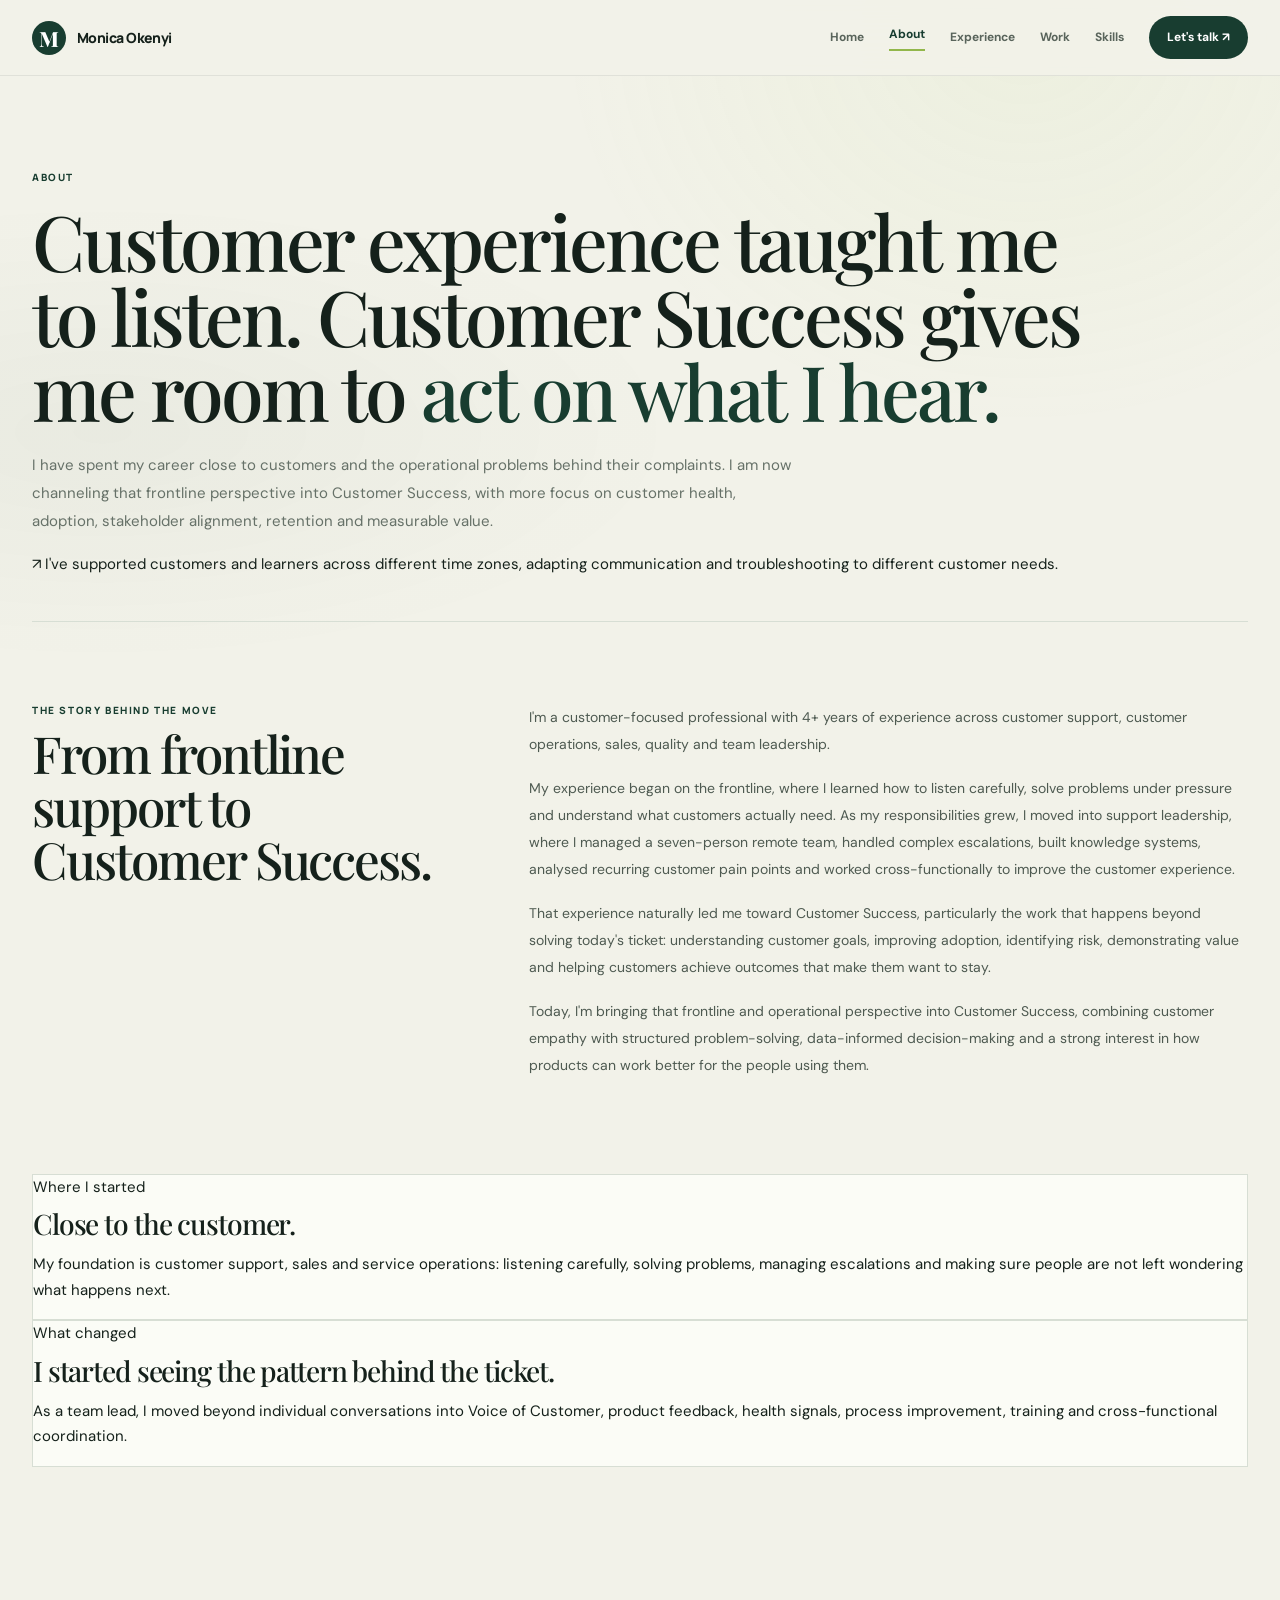
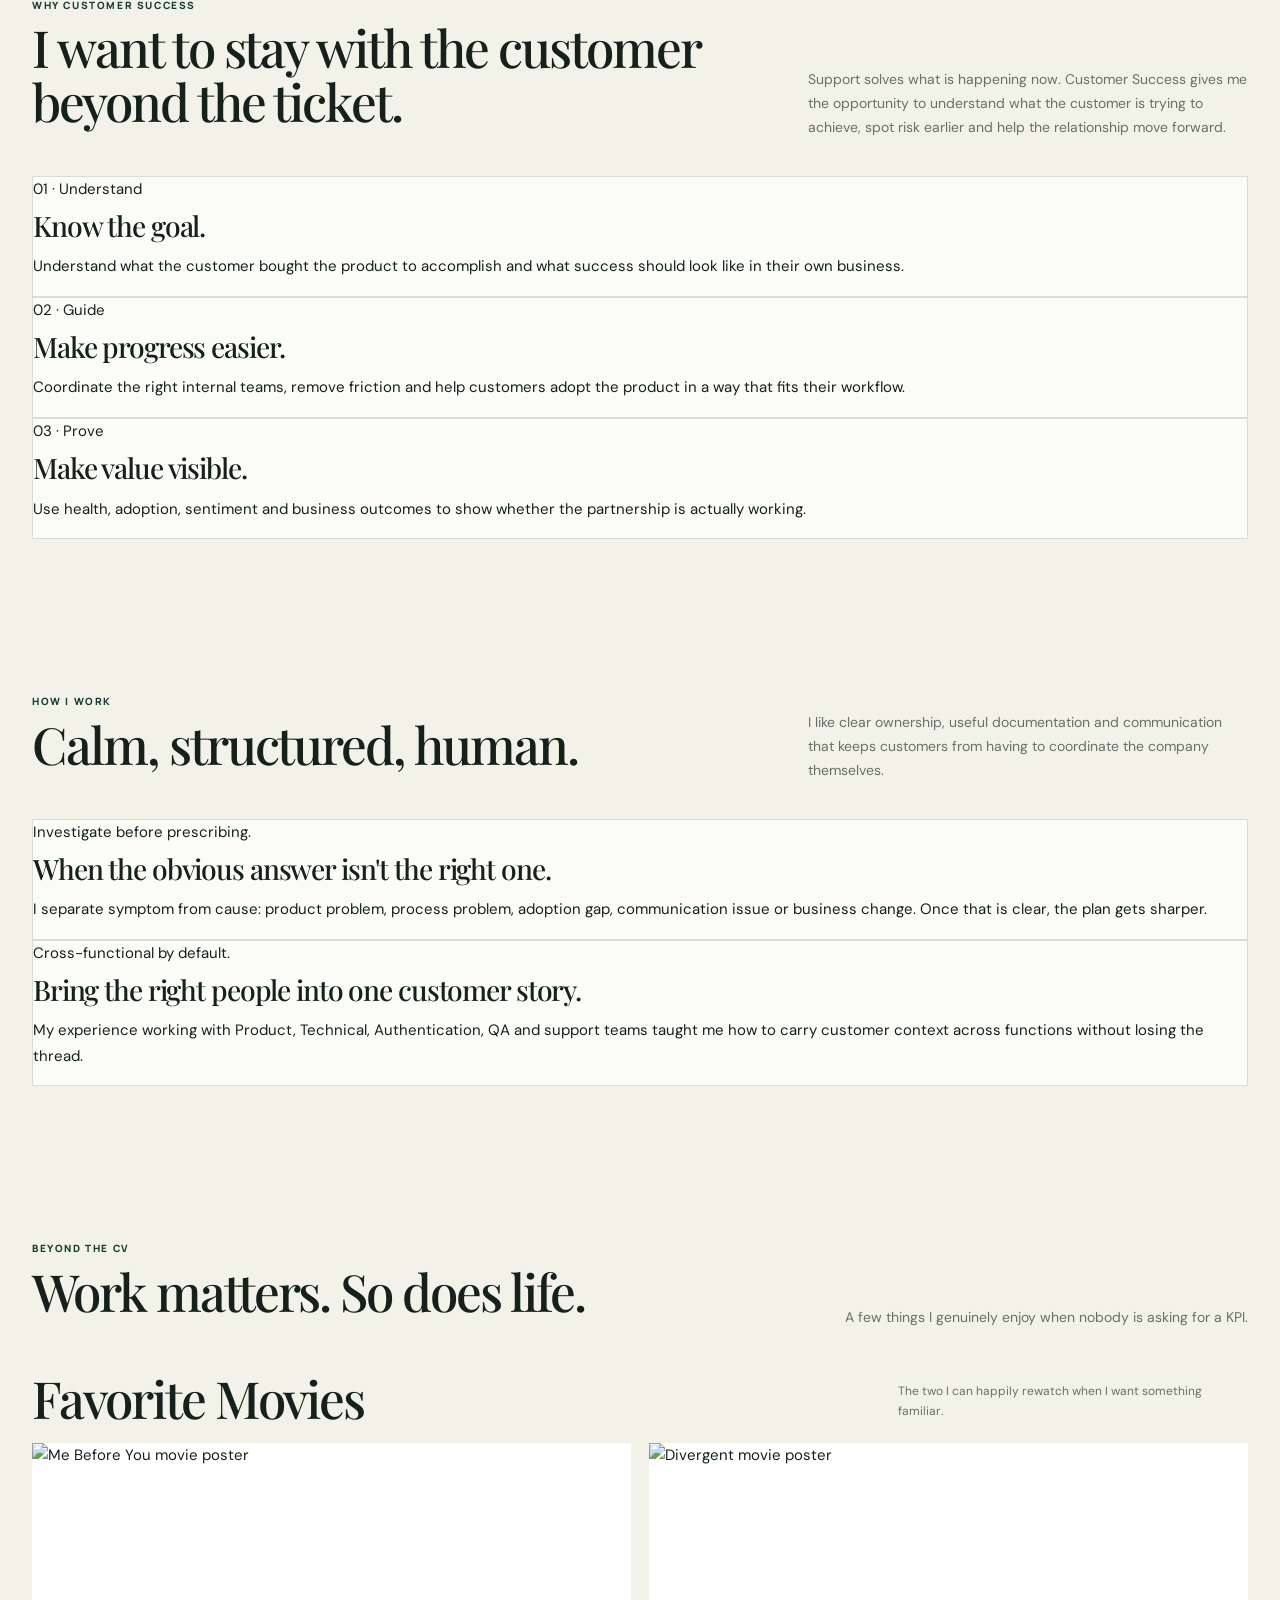
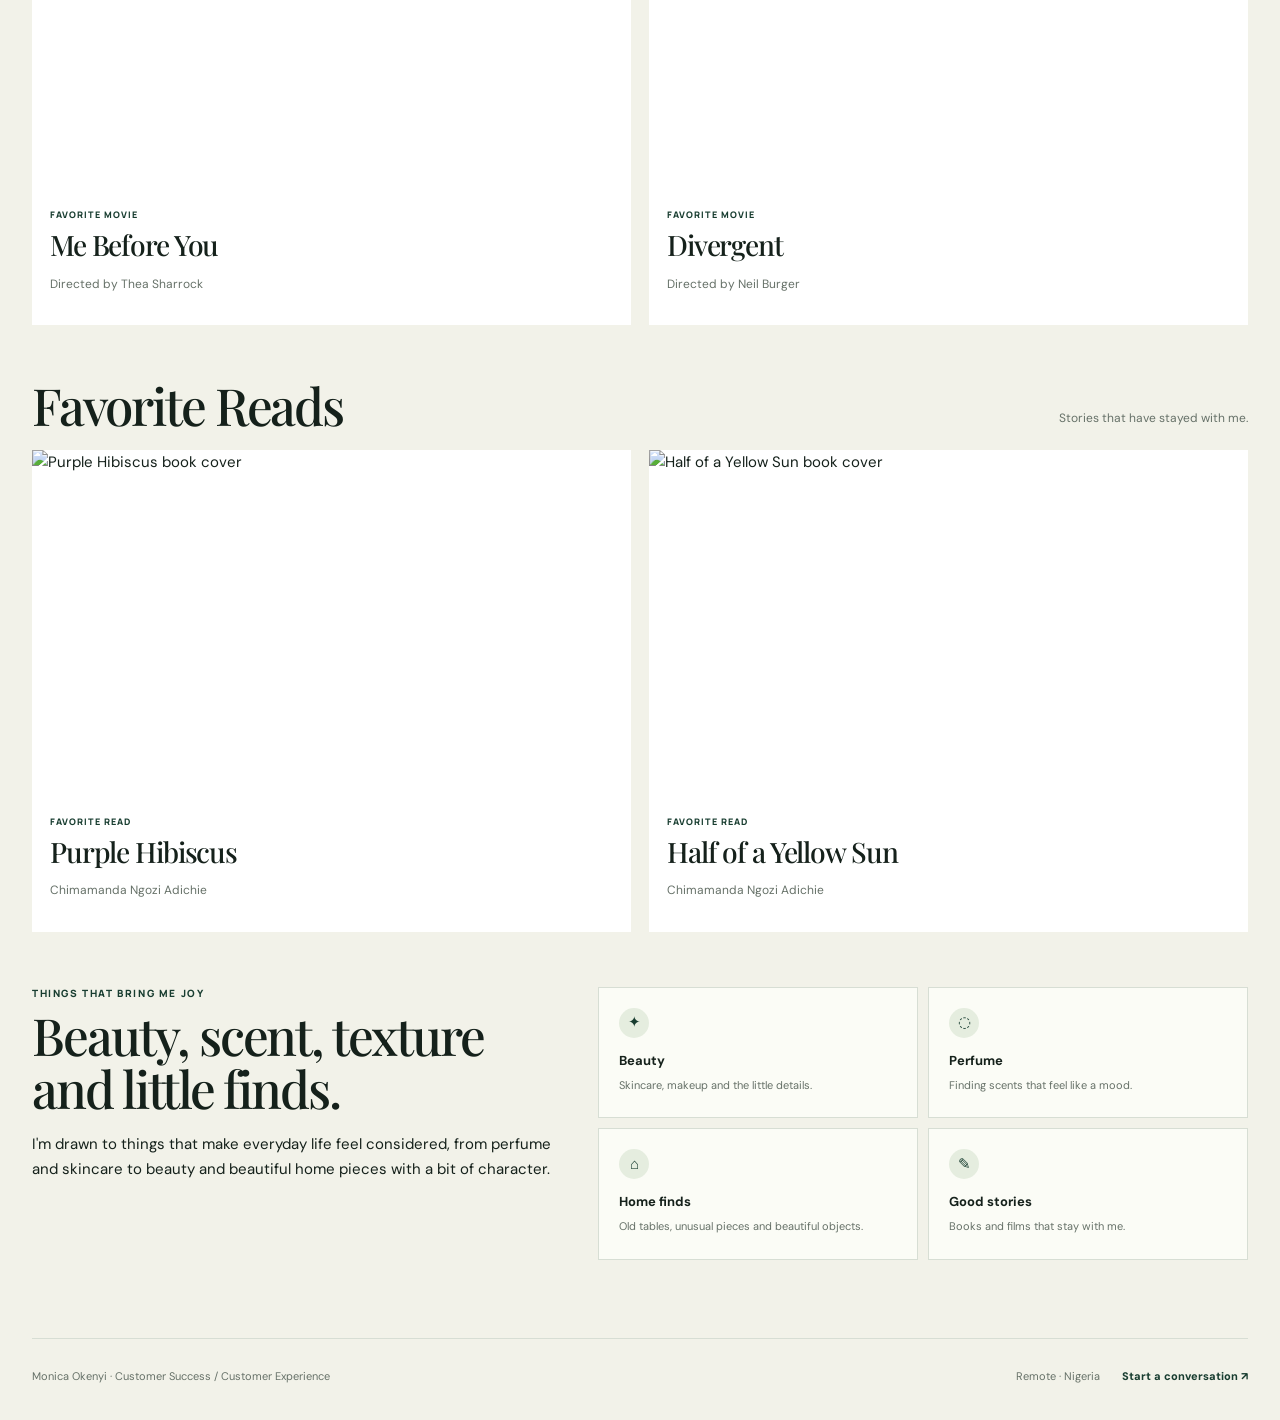
==== commit 87e95b29: "Apply consistent navigation and interior page shell" ====
--- a/about.html
+++ b/about.html
@@ -1 +1 @@
-<!doctype html><html lang="en"><head><meta charset="utf-8"><meta name="viewport" content="width=device-width,initial-scale=1"><meta name="description" content="About Monica Okenyi; Customer Success and Customer Experience"><title>About; Monica Okenyi</title><link rel="stylesheet" href="styles.css"></head><body><div class="cursor-dot"></div><header class="topbar"><a class="brand" href="index.html"><span class="brand-mark">M</span><span>Monica Okenyi</span></a><button class="menu" aria-label="Open menu">☰</button><nav><a href="index.html">Home</a><a href="about.html">About</a><a href="experience.html">Experience</a><a href="work.html">Work</a><a href="skills.html">Skills</a><a class="nav-cta" href="contact.html">Let's talk <span>↗</span></a></nav></header><main><div class="wrap"><section class="page-hero reveal"><div class="kicker">About</div><h1>Customer experience taught me to listen. Customer Success gives me room to <span style="color:var(--ocean)">act on what I hear.</span></h1><p>I have spent my career close to customers and the operational problems behind their complaints. I am now channeling that frontline perspective into Customer Success, with more focus on customer health, adoption, stakeholder alignment, retention and measurable value.</p><div class="global-note"><span>↗</span> I've supported customers and learners across different time zones, adapting communication and troubleshooting to different customer needs.</div></section><section class="section section-tight story-section"><div class="story-intro reveal"><div class="kicker">The story behind the move</div><h2>From frontline support to Customer Success.</h2></div><div class="story-copy reveal"><p>I'm a customer-focused professional with 4+ years of experience across customer support, customer operations, sales, quality and team leadership.</p><p>My experience began on the frontline, where I learned how to listen carefully, solve problems under pressure and understand what customers actually need. As my responsibilities grew, I moved into support leadership, where I managed a seven-person remote team, handled complex escalations, built knowledge systems, analysed recurring customer pain points and worked cross-functionally to improve the customer experience.</p><p>That experience naturally led me toward Customer Success, particularly the work that happens beyond solving today's ticket: understanding customer goals, improving adoption, identifying risk, demonstrating value and helping customers achieve outcomes that make them want to stay.</p><p>Today, I'm bringing that frontline and operational perspective into Customer Success, combining customer empathy with structured problem-solving, data-informed decision-making and a strong interest in how products can work better for the people using them.</p></div></section><section class="section section-tight"><div class="grid-2"><div class="project-card reveal"><div class="card-meta">Where I started</div><h3>Close to the customer.</h3><p>My foundation is customer support, sales and service operations: listening carefully, solving problems, managing escalations and making sure people are not left wondering what happens next.</p></div><div class="project-card reveal"><div class="card-meta">What changed</div><h3>I started seeing the pattern behind the ticket.</h3><p>As a team lead, I moved beyond individual conversations into Voice of Customer, product feedback, health signals, process improvement, training and cross-functional coordination.</p></div></div></section><section class="section"><div class="section-head reveal"><div><div class="kicker">Why Customer Success</div><h2>I want to stay with the customer beyond the ticket.</h2></div><p>Support solves what is happening now. Customer Success gives me the opportunity to understand what the customer is trying to achieve, spot risk earlier and help the relationship move forward.</p></div><div class="grid-3"><div class="project-card reveal"><div class="card-meta">01 · Understand</div><h3>Know the goal.</h3><p>Understand what the customer bought the product to accomplish and what success should look like in their own business.</p></div><div class="project-card reveal"><div class="card-meta">02 · Guide</div><h3>Make progress easier.</h3><p>Coordinate the right internal teams, remove friction and help customers adopt the product in a way that fits their workflow.</p></div><div class="project-card reveal"><div class="card-meta">03 · Prove</div><h3>Make value visible.</h3><p>Use health, adoption, sentiment and business outcomes to show whether the partnership is actually working.</p></div></div></section><section class="section"><div class="section-head reveal"><div><div class="kicker">How I work</div><h2>Calm, structured, human.</h2></div><p>I like clear ownership, useful documentation and communication that keeps customers from having to coordinate the company themselves.</p></div><div class="grid-2"><div class="project-card reveal"><div class="card-meta">Investigate before prescribing.</div><h3>When the obvious answer isn't the right one.</h3><p>I separate symptom from cause: product problem, process problem, adoption gap, communication issue or business change. Once that is clear, the plan gets sharper.</p></div><div class="project-card reveal"><div class="card-meta">Cross-functional by default.</div><h3>Bring the right people into one customer story.</h3><p>My experience working with Product, Technical, Authentication, QA and support teams taught me how to carry customer context across functions without losing the thread.</p></div></div></section><section class="section book-section"><div class="section-head reveal"><div><div class="kicker">Beyond the CV</div><h2>Work matters. So does life.</h2></div><p>A few things I genuinely enjoy when nobody is asking for a KPI.</p></div><div class="media-heading reveal"><h2>Favorite Movies</h2><p>The two I can happily rewatch when I want something familiar.</p></div><div class="movie-grid"><article class="cover-card reveal"><img src="https://filmartgallery.com/cdn/shop/products/Me-Before-You-Vintage-Movie-Poster-Original_5000x.jpg?v=1771957680" alt="Me Before You movie poster"><div class="cover-copy"><div class="meta">Favorite movie</div><h3>Me Before You</h3><p>Directed by Thea Sharrock</p></div></article><article class="cover-card reveal"><img src="https://i.pinimg.com/736x/b8/b8/3e/b8b83ee9384a2abcc6a60b29381d5e7c.jpg" alt="Divergent movie poster"><div class="cover-copy"><div class="meta">Favorite movie</div><h3>Divergent</h3><p>Directed by Neil Burger</p></div></article></div><div class="media-heading reveal" style="margin-top:54px"><h2>Favorite Reads</h2><p>Stories that have stayed with me.</p></div><div class="book-grid"><article class="cover-card reveal"><img src="https://www.crossword.in/cdn/shop/files/purple-hibiscus-bk0003213-44790543646937.jpg?v=1746606096" alt="Purple Hibiscus book cover"><div class="cover-copy"><div class="meta">Favorite read</div><h3>Purple Hibiscus</h3><p>Chimamanda Ngozi Adichie</p></div></article><article class="cover-card reveal"><img src="https://images.thalia.media/-/BF2000-2000/1537aae42fae436d8019f01b4d8d21c0/half-of-a-yellow-sun-taschenbuch-chimamanda-ngozi-adichie-englisch.jpeg" alt="Half of a Yellow Sun book cover"><div class="cover-copy"><div class="meta">Favorite read</div><h3>Half of a Yellow Sun</h3><p>Chimamanda Ngozi Adichie</p></div></article></div><div class="joy-grid"><div class="joy-intro reveal"><div class="kicker">Things that bring me joy</div><h2>Beauty, scent, texture and little finds.</h2><p>I'm drawn to things that make everyday life feel considered, from perfume and skincare to beauty and beautiful home pieces with a bit of character.</p></div><div class="joy-list"><div class="joy-card reveal"><div class="joy-icon">✦</div><b>Beauty</b><span>Skincare, makeup and the little details.</span></div><div class="joy-card reveal"><div class="joy-icon">◌</div><b>Perfume</b><span>Finding scents that feel like a mood.</span></div><div class="joy-card reveal"><div class="joy-icon">⌂</div><b>Home finds</b><span>Old tables, unusual pieces and beautiful objects.</span></div><div class="joy-card reveal"><div class="joy-icon">✎</div><b>Good stories</b><span>Books and films that stay with me.</span></div></div></div></section></div></main><footer class="footer wrap"><div>Monica Okenyi · Customer Success / Customer Experience</div><div class="footer-links"><span>Remote · Nigeria</span><a href="contact.html">Start a conversation ↗</a></div></footer><script src="script.js"></script></body></html>+<!doctype html><html lang="en"><head><meta charset="utf-8"><meta name="viewport" content="width=device-width,initial-scale=1"><meta name="description" content="About Monica Okenyi; Customer Success and Customer Experience"><title>About; Monica Okenyi</title><link rel="stylesheet" href="styles.css"></head><body class="interior-page"><div class="cursor-dot"></div><header class="topbar"><a class="brand" href="index.html"><span class="brand-mark">M</span><span>Monica Okenyi</span></a><button class="menu" type="button" aria-label="Toggle navigation" aria-expanded="false">☰</button><nav aria-label="Main navigation"><a href="index.html">Home</a><a href="about.html">About</a><a href="experience.html">Experience</a><a href="work.html">Work</a><a href="skills.html">Skills</a><a class="nav-cta" href="contact.html">Let's talk ↗</a></nav></header><main><div class="wrap"><section class="page-hero reveal"><div class="kicker">About</div><h1>Customer experience taught me to listen. Customer Success gives me room to <span style="color:var(--ocean)">act on what I hear.</span></h1><p>I have spent my career close to customers and the operational problems behind their complaints. I am now channeling that frontline perspective into Customer Success, with more focus on customer health, adoption, stakeholder alignment, retention and measurable value.</p><div class="global-note"><span>↗</span> I've supported customers and learners across different time zones, adapting communication and troubleshooting to different customer needs.</div></section><section class="section section-tight story-section"><div class="story-intro reveal"><div class="kicker">The story behind the move</div><h2>From frontline support to Customer Success.</h2></div><div class="story-copy reveal"><p>I'm a customer-focused professional with 4+ years of experience across customer support, customer operations, sales, quality and team leadership.</p><p>My experience began on the frontline, where I learned how to listen carefully, solve problems under pressure and understand what customers actually need. As my responsibilities grew, I moved into support leadership, where I managed a seven-person remote team, handled complex escalations, built knowledge systems, analysed recurring customer pain points and worked cross-functionally to improve the customer experience.</p><p>That experience naturally led me toward Customer Success, particularly the work that happens beyond solving today's ticket: understanding customer goals, improving adoption, identifying risk, demonstrating value and helping customers achieve outcomes that make them want to stay.</p><p>Today, I'm bringing that frontline and operational perspective into Customer Success, combining customer empathy with structured problem-solving, data-informed decision-making and a strong interest in how products can work better for the people using them.</p></div></section><section class="section section-tight"><div class="grid-2"><div class="project-card reveal"><div class="card-meta">Where I started</div><h3>Close to the customer.</h3><p>My foundation is customer support, sales and service operations: listening carefully, solving problems, managing escalations and making sure people are not left wondering what happens next.</p></div><div class="project-card reveal"><div class="card-meta">What changed</div><h3>I started seeing the pattern behind the ticket.</h3><p>As a team lead, I moved beyond individual conversations into Voice of Customer, product feedback, health signals, process improvement, training and cross-functional coordination.</p></div></div></section><section class="section"><div class="section-head reveal"><div><div class="kicker">Why Customer Success</div><h2>I want to stay with the customer beyond the ticket.</h2></div><p>Support solves what is happening now. Customer Success gives me the opportunity to understand what the customer is trying to achieve, spot risk earlier and help the relationship move forward.</p></div><div class="grid-3"><div class="project-card reveal"><div class="card-meta">01 · Understand</div><h3>Know the goal.</h3><p>Understand what the customer bought the product to accomplish and what success should look like in their own business.</p></div><div class="project-card reveal"><div class="card-meta">02 · Guide</div><h3>Make progress easier.</h3><p>Coordinate the right internal teams, remove friction and help customers adopt the product in a way that fits their workflow.</p></div><div class="project-card reveal"><div class="card-meta">03 · Prove</div><h3>Make value visible.</h3><p>Use health, adoption, sentiment and business outcomes to show whether the partnership is actually working.</p></div></div></section><section class="section"><div class="section-head reveal"><div><div class="kicker">How I work</div><h2>Calm, structured, human.</h2></div><p>I like clear ownership, useful documentation and communication that keeps customers from having to coordinate the company themselves.</p></div><div class="grid-2"><div class="project-card reveal"><div class="card-meta">Investigate before prescribing.</div><h3>When the obvious answer isn't the right one.</h3><p>I separate symptom from cause: product problem, process problem, adoption gap, communication issue or business change. Once that is clear, the plan gets sharper.</p></div><div class="project-card reveal"><div class="card-meta">Cross-functional by default.</div><h3>Bring the right people into one customer story.</h3><p>My experience working with Product, Technical, Authentication, QA and support teams taught me how to carry customer context across functions without losing the thread.</p></div></div></section><section class="section book-section"><div class="section-head reveal"><div><div class="kicker">Beyond the CV</div><h2>Work matters. So does life.</h2></div><p>A few things I genuinely enjoy when nobody is asking for a KPI.</p></div><div class="media-heading reveal"><h2>Favorite Movies</h2><p>The two I can happily rewatch when I want something familiar.</p></div><div class="movie-grid"><article class="cover-card reveal"><img src="https://filmartgallery.com/cdn/shop/products/Me-Before-You-Vintage-Movie-Poster-Original_5000x.jpg?v=1771957680" alt="Me Before You movie poster"><div class="cover-copy"><div class="meta">Favorite movie</div><h3>Me Before You</h3><p>Directed by Thea Sharrock</p></div></article><article class="cover-card reveal"><img src="https://i.pinimg.com/736x/b8/b8/3e/b8b83ee9384a2abcc6a60b29381d5e7c.jpg" alt="Divergent movie poster"><div class="cover-copy"><div class="meta">Favorite movie</div><h3>Divergent</h3><p>Directed by Neil Burger</p></div></article></div><div class="media-heading reveal" style="margin-top:54px"><h2>Favorite Reads</h2><p>Stories that have stayed with me.</p></div><div class="book-grid"><article class="cover-card reveal"><img src="https://www.crossword.in/cdn/shop/files/purple-hibiscus-bk0003213-44790543646937.jpg?v=1746606096" alt="Purple Hibiscus book cover"><div class="cover-copy"><div class="meta">Favorite read</div><h3>Purple Hibiscus</h3><p>Chimamanda Ngozi Adichie</p></div></article><article class="cover-card reveal"><img src="https://images.thalia.media/-/BF2000-2000/1537aae42fae436d8019f01b4d8d21c0/half-of-a-yellow-sun-taschenbuch-chimamanda-ngozi-adichie-englisch.jpeg" alt="Half of a Yellow Sun book cover"><div class="cover-copy"><div class="meta">Favorite read</div><h3>Half of a Yellow Sun</h3><p>Chimamanda Ngozi Adichie</p></div></article></div><div class="joy-grid"><div class="joy-intro reveal"><div class="kicker">Things that bring me joy</div><h2>Beauty, scent, texture and little finds.</h2><p>I'm drawn to things that make everyday life feel considered, from perfume and skincare to beauty and beautiful home pieces with a bit of character.</p></div><div class="joy-list"><div class="joy-card reveal"><div class="joy-icon">✦</div><b>Beauty</b><span>Skincare, makeup and the little details.</span></div><div class="joy-card reveal"><div class="joy-icon">◌</div><b>Perfume</b><span>Finding scents that feel like a mood.</span></div><div class="joy-card reveal"><div class="joy-icon">⌂</div><b>Home finds</b><span>Old tables, unusual pieces and beautiful objects.</span></div><div class="joy-card reveal"><div class="joy-icon">✎</div><b>Good stories</b><span>Books and films that stay with me.</span></div></div></div></section></div></main><footer class="footer wrap"><div>Monica Okenyi · Customer Success / Customer Experience</div><div class="footer-links"><span>Remote · Nigeria</span><a href="contact.html">Start a conversation ↗</a></div></footer><script src="script.js"></script></body></html>
--- a/styles.css
+++ b/styles.css
@@ -1,306 +1,385 @@
-@import url('https://fonts.googleapis.com/css2?family=DM+Sans:wght@400;500;600;700;800&family=Instrument+Serif:ital@0;1&display=swap');
- :root{
-  --ink:#15161a;--muted:#454a52;--paper:#f7f4ee;--white:#fffefa;--line:#d9d5cd;
-  --pink:#f0b7ad;--peach:#f3c98b;--coral:#e96855;--apricot:#f2a17f;--lilac:#e7e1ec;
-  --orange:#e96855;--orange-deep:#a93d31;--butter:#f0cf78;--soft:#ebe7df;
-  --shadow:0 20px 55px rgba(21,22,26,.12);--max:1180px
-}
-*{box-sizing:border-box}html{scroll-behavior:smooth}body{margin:0;background:var(--paper);color:var(--ink);font-family:'DM Sans',Arial,sans-serif;font-size:15px;line-height:1.65}body:before{content:"";position:fixed;inset:0;pointer-events:none;background-image:linear-gradient(rgba(24,23,22,.022) 1px,transparent 1px),linear-gradient(90deg,rgba(24,23,22,.022) 1px,transparent 1px);background-size:42px 42px;mask-image:linear-gradient(to bottom,rgba(0,0,0,.26),transparent 68%);z-index:-1}a{color:inherit;text-decoration:none}button{font:inherit}img{max-width:100%;display:block}.wrap{width:min(var(--max),calc(100% - 56px));margin:auto}
-.topbar{position:fixed;z-index:50;top:18px;left:50%;transform:translateX(-50%);width:min(1120px,calc(100% - 36px));height:58px;padding:0 10px 0 16px;border:1px solid rgba(24,23,22,.13);background:rgba(248,245,239,.91);backdrop-filter:blur(18px);display:flex;align-items:center;justify-content:space-between;box-shadow:0 8px 28px rgba(24,23,22,.06)}.brand{display:flex;align-items:center;gap:10px;font-weight:700;letter-spacing:-.025em}.brand-mark{width:28px;height:28px;border:1px solid var(--ink);display:grid;place-items:center;font-family:'Instrument Serif',serif;font-size:18px;font-weight:700}.topbar nav{display:flex;align-items:center;gap:2px}.topbar nav a{padding:9px 12px;color:#5f5a55;font-size:12px;font-weight:700}.topbar nav a:hover,.topbar nav a.active{color:var(--orange-deep)}.nav-cta{border:1px solid var(--ink);color:var(--ink)!important}.nav-cta:hover{background:var(--ink);color:var(--paper)!important}.menu{display:none;border:0;background:transparent;font-size:22px;color:var(--ink)}
-main{padding-top:105px}.eyebrow,.kicker{font-size:12px;line-height:1.25;letter-spacing:.13em;text-transform:uppercase;font-weight:800;color:var(--orange-deep)}h1,h2,h3,h4,.display,.serif{font-family:'Instrument Serif',Georgia,serif;font-weight:600;letter-spacing:-.025em}h1{font-size:clamp(2.9rem,4.5vw,4.35rem);line-height:.96;margin:14px 0 22px;max-width:850px}h2{font-size:clamp(2rem,3vw,3rem);line-height:1.0;margin:7px 0 15px}h3{font-size:1.7rem;line-height:1.06;margin:7px 0 11px}p{margin:0 0 16px}.muted{color:var(--muted)}.lede{font-size:17px;color:#30343a;max-width:650px}.small{font-size:12px;color:var(--muted)}
-.btn{display:inline-flex;align-items:center;gap:9px;border:1px solid var(--ink);padding:11px 16px;font-size:12px;font-weight:800;transition:.25s ease}.btn:hover{transform:translateY(-3px);box-shadow:0 10px 24px rgba(24,23,22,.12)}.btn.primary{background:var(--ink);color:var(--paper)}.btn.ghost{background:transparent}.btn.orange{border-color:var(--orange-deep);background:var(--orange-deep);color:#fff}
-.hero{min-height:calc(100vh - 105px);display:grid;grid-template-columns:1.02fr .98fr;align-items:center;gap:60px;padding:58px 0 90px;position:relative}.hero:after{content:"";position:absolute;right:-8vw;bottom:30px;width:190px;height:95px;background:var(--butter);border-radius:0 0 80px 0;opacity:.55;z-index:-1}.hero-copy{position:relative;z-index:2}.hero-copy h1{max-width:760px}.hero-copy h1 span{color:var(--orange-deep)}.actions{display:flex;gap:10px;flex-wrap:wrap;margin-top:28px}.hero-note{margin-top:28px;font-size:12px;color:#3f434b;max-width:500px;border-left:2px solid var(--orange);padding-left:12px}.global-note{display:flex;align-items:center;gap:10px;margin-top:17px;font-size:12px;color:#3f434b;font-weight:600}.global-note span{display:inline-grid;place-items:center;width:22px;height:22px;border:1px solid var(--line);border-radius:50%;font-size:12px;background:var(--white)}
-.portrait-stage{position:relative;min-height:600px;display:flex;align-items:center;justify-content:center}.portrait-backdrop{position:absolute;width:87%;height:87%;right:1%;top:7%;background:#eee8e0;opacity:.28;border-radius:2px 42px 2px 42px}.portrait-lines{position:absolute;inset:8% 0 8% 8%;border:1px solid rgba(24,23,22,.18);transform:translate(14px,14px);border-radius:0 0 26px 0}.portrait{position:relative;width:min(500px,88%);height:590px;object-fit:cover;object-position:center 22%;filter:saturate(.72) contrast(.98);transition:filter .45s ease,transform .45s ease}.portrait-stage:hover .portrait{filter:saturate(1.32) contrast(1.06);transform:translateY(-7px) scale(1.012)}.portrait-stage:after{content:"";position:absolute;width:120px;height:120px;right:0;bottom:38px;background:var(--butter);opacity:.38;border-radius:50% 0 50% 50%;mix-blend-mode:multiply;pointer-events:none}.portrait-label{position:absolute;left:2%;bottom:12%;background:var(--paper);border:1px solid var(--ink);padding:10px 13px;font-size:10px;letter-spacing:.12em;text-transform:uppercase;font-weight:800;z-index:3}
-.section{padding:100px 0}.section-tight{padding-top:25px}.section-head{display:block;margin-bottom:38px}.section-head>p{max-width:720px;color:#3f434b;margin-top:10px;font-size:15px}.rule{height:1px;background:var(--line)}.grid-2{display:grid;grid-template-columns:1fr 1fr;gap:24px}.grid-3{display:grid;grid-template-columns:repeat(3,1fr);gap:20px}
-.metrics{display:grid;grid-template-columns:repeat(4,1fr);border-top:1px solid var(--line);border-bottom:1px solid var(--line)}.metric-cell{padding:28px 18px;border-right:1px solid var(--line)}.metric-cell:last-child{border-right:0}.metric-number{font-family:'Instrument Serif',serif;font-size:3.25rem;line-height:1;color:var(--orange-deep);font-weight:600}.metric-label{font-size:11px;color:#3f434b;font-weight:600;margin-top:8px}
-.project-card{position:relative;border:1px solid var(--line);background:var(--white);padding:26px;min-height:320px;display:flex;flex-direction:column;justify-content:space-between;transition:transform .25s ease,box-shadow .25s ease,border-color .25s ease;overflow:hidden}.project-card:before{content:"";position:absolute;inset:0;background:linear-gradient(120deg,transparent 45%,rgba(227,189,88,.10),transparent 65%);transform:translateX(-120%);transition:transform .6s ease}.project-card:hover:before{transform:translateX(120%)}.project-card:hover{transform:translateY(-6px);box-shadow:var(--shadow);border-color:rgba(200,90,45,.45);animation:cardNudge .38s ease}.project-card.featured{background:var(--orange-deep);color:#fff;border-color:var(--orange-deep);border-radius:0 0 34px 0}.project-card.featured p{color:#f7e7df}.project-card.featured .card-meta{color:#f2cfc0}.card-meta{font-size:10px;letter-spacing:.12em;text-transform:uppercase;font-weight:800;color:#3d4148}.project-card p{color:var(--muted);max-width:560px}.project-card.featured .card-meta{color:#f4d8cc}.arrow{font-size:22px;align-self:flex-end;transition:.25s}.project-card:hover .arrow{transform:translate(5px,-5px)}.chips{display:flex;flex-wrap:wrap;gap:7px;margin-top:18px}.chip{display:inline-flex;padding:6px 9px;border:1px solid currentColor;font-size:10px;font-weight:800;letter-spacing:.04em}.project-meta{display:flex;justify-content:space-between;gap:20px;align-items:end}
-.page-hero{padding:76px 0 55px}.page-hero h1{max-width:940px}.page-hero p{max-width:760px;font-size:16px;color:#3f434b}
-.timeline{border-top:1px solid var(--line)}.experience-item{display:grid;grid-template-columns:190px 1fr;gap:45px;padding:38px 0;border-bottom:1px solid var(--line)}.experience-date{font-size:11px;font-weight:800;letter-spacing:.08em;color:var(--orange-deep);padding-top:5px}.experience-company{font-size:11px;letter-spacing:.12em;text-transform:uppercase;font-weight:800;color:var(--muted)}.experience-title{font-family:'Instrument Serif',serif;font-size:33px;line-height:1.05;margin:5px 0 3px}.experience-location{font-size:11px;color:var(--muted);margin-bottom:18px}.experience-item ul{margin:0;padding-left:18px;max-width:900px}.experience-item li{margin:7px 0;color:#4e4945}.experience-item li::marker{color:var(--orange)}.subrole{margin-top:25px;padding-top:22px;border-top:1px dashed var(--line)}.subrole-title{font-family:'Instrument Serif',serif;font-size:25px}
-.skills-grid{display:grid;grid-template-columns:1.25fr .75fr;gap:22px}.skills-panel{border:1px solid var(--line);background:var(--white);padding:28px}.skills-list{display:flex;flex-wrap:wrap;gap:9px;margin-top:20px}.skill-tag{padding:9px 11px;border:1px solid var(--line);font-size:11px;background:var(--paper);transition:.22s}.skill-tag:hover{transform:translateY(-3px) rotate(-1deg);border-color:var(--orange)}.tool-grid{display:grid;grid-template-columns:1fr 1fr;gap:10px;margin-top:18px}.tool{border-top:1px solid var(--line);padding:10px 0;font-size:12px;display:flex;align-items:center;gap:9px}.tool img{width:19px;height:19px;object-fit:contain}.cert-list{margin:0;padding:0;list-style:none}.cert-list li{padding:13px 0;border-bottom:1px solid var(--line);font-size:12px}.cert-list strong{display:block;color:var(--ink)}
-.human{background:var(--ink);color:#fff;padding:46px;display:grid;grid-template-columns:1.1fr .9fr;gap:45px;position:relative;overflow:hidden;border-radius:0 0 38px 0}.human:after{content:"";position:absolute;width:340px;height:340px;border:1px solid rgba(255,255,255,.10);border-radius:50%;right:-120px;bottom:-170px}.human h2{font-size:3.25rem;margin:0 0 12px}.human p{color:#d8d1cb;max-width:550px}.human-list{display:grid;grid-template-columns:1fr 1fr;gap:1px;background:rgba(255,255,255,.14)}.human-item{background:var(--ink);padding:18px}.human-item b{display:block;color:#e3bd58;font-size:10px;letter-spacing:.13em;text-transform:uppercase}.human-item span{display:block;margin-top:5px;font-size:13px;color:#eee8e2}.human-item small{display:block;color:#a9a19a;margin-top:3px;font-size:10px}
-.book-grid,.movie-grid{display:grid;grid-template-columns:1fr 1fr;gap:20px}.media-pair{display:grid;grid-template-columns:1fr 1fr;gap:18px}.media-card{border:1px solid var(--line);background:var(--white);padding:12px;transition:.25s}.media-card:hover{transform:translateY(-5px) rotate(-.25deg);box-shadow:var(--shadow)}.media-card img{width:100%;height:310px;object-fit:cover;object-position:center}.media-card figcaption{padding:13px 4px 3px;font-size:11px;color:var(--muted)}.cover-card{position:relative;border:1px solid var(--line);background:var(--white);padding:14px;transition:.25s;overflow:hidden}.cover-card:hover{transform:translateY(-6px) rotate(-.4deg);box-shadow:var(--shadow)}.cover-card img{width:100%;height:360px;object-fit:cover}.cover-card .cover-copy{padding:15px 3px 2px}.cover-card .meta{font-size:10px;letter-spacing:.12em;text-transform:uppercase;color:var(--orange-deep);font-weight:800}.cover-card h3{margin:5px 0 2px;font-size:28px}.cover-card p{margin:0;color:var(--muted);font-size:12px}
-.case-nav{position:sticky;top:88px;z-index:20;background:rgba(248,245,239,.94);border:1px solid var(--line);padding:6px;display:flex;gap:3px;overflow:auto;margin-bottom:42px}.case-nav a{white-space:nowrap;padding:9px 11px;font-size:10px;font-weight:800;color:var(--muted)}.case-nav a:hover{background:var(--ink);color:#fff}.case-section{padding:70px 0;border-bottom:1px solid var(--line)}.case-grid{display:grid;grid-template-columns:1.05fr .95fr;gap:30px;align-items:center}.orientation{font-size:13px;color:var(--orange-deep);font-weight:800;max-width:760px;margin:0 0 18px}.case-section>p{max-width:760px;color:var(--muted)}.quote{border-left:3px solid var(--orange);padding:25px 0 25px 25px}.quote p{font-family:'Instrument Serif',serif;font-size:2.2rem;line-height:1.05;margin:0}.health-board{background:var(--ink);color:#fff;padding:30px}.health-status{font-family:'Instrument Serif',serif;font-size:58px;line-height:1;color:var(--butter)}.case-metrics{display:grid;grid-template-columns:repeat(2,1fr);gap:10px;margin-top:22px}.case-metric{border:1px solid var(--line);padding:18px;background:var(--white)}.health-board .case-metric{background:rgba(255,255,255,.06);border-color:rgba(255,255,255,.14)}.case-metric strong{display:block;font-family:'Instrument Serif',serif;font-size:33px;color:var(--orange-deep)}.health-board .case-metric strong{color:var(--butter)}.case-metric span{font-size:10px;color:var(--muted)}.health-board .case-metric span{color:#d2cbc4}.days{display:grid;grid-template-columns:repeat(3,1fr);gap:14px;margin-top:28px}.day{border-top:2px solid var(--orange);padding:20px 0}.day b{font-size:10px;letter-spacing:.12em;color:var(--orange-deep)}.day h3{font-size:28px}.day ul{padding-left:18px;color:var(--muted);font-size:12px}.stakeholders{display:grid;grid-template-columns:repeat(3,1fr);gap:14px}.stakeholder{border:1px solid var(--line);padding:20px;background:var(--white)}.stakeholder strong{font-family:'Instrument Serif',serif;font-size:25px}.stakeholder small{display:block;color:var(--orange-deep);font-size:10px;font-weight:800;margin:3px 0 12px}.stakeholder p{font-size:12px;color:var(--muted)}
-.pdf-shell{border:1px solid var(--line);background:var(--white);padding:10px;margin-top:24px}.pdf-toolbar{display:flex;justify-content:space-between;align-items:center;gap:15px;padding:6px 4px 12px}.pdf-frame{width:100%;height:720px;border:0;background:#e9e2da}.slide-list{margin-top:26px;border-top:1px solid var(--line)}.slide-row{display:grid;grid-template-columns:80px 1fr;gap:22px;padding:18px 0;border-bottom:1px solid var(--line)}.slide-no{font-size:10px;letter-spacing:.12em;color:var(--orange-deep);font-weight:800}.slide-row p{margin:0;font-size:13px}.slide-row strong{font-family:'Instrument Serif',serif;font-size:20px;font-weight:600}
-.contact-grid{display:grid;grid-template-columns:1fr 1fr;gap:30px}.contact-block{border-top:1px solid var(--line);padding:24px 0}.contact-block h3{font-size:29px}.contact-link{font-size:21px;font-family:'Instrument Serif',serif;color:var(--orange-deep);border-bottom:1px solid var(--orange-deep)}.contact-form{border:1px solid var(--line);background:var(--white);padding:28px;position:relative}.contact-form:before{content:"";position:absolute;right:-1px;top:-1px;width:90px;height:55px;background:var(--butter);z-index:0;border-radius:0 0 0 42px;opacity:.65}.form-row{display:grid;grid-template-columns:1fr 1fr;gap:14px}.field{margin-bottom:15px;position:relative;z-index:1}.field label{display:block;font-size:10px;text-transform:uppercase;letter-spacing:.12em;font-weight:800;color:var(--muted);margin-bottom:6px}.field input,.field textarea{width:100%;border:1px solid var(--line);background:var(--paper);padding:12px 13px;font:inherit;font-size:13px;color:var(--ink);outline:none}.field input:focus,.field textarea:focus{border-color:var(--orange);box-shadow:0 0 0 3px rgba(200,90,45,.10)}.field textarea{min-height:150px;resize:vertical}.file-input{border:1px dashed #b9afa3!important;background:#fbf8f1!important}.form-actions{display:flex;align-items:center;justify-content:space-between;gap:15px;position:relative;z-index:1}.form-status{font-size:11px;color:var(--muted)}
-.linkedin-card{border:1px solid var(--line);background:var(--white);padding:22px;display:grid;grid-template-columns:auto 1fr auto;align-items:center;gap:15px}.linkedin-mark{width:42px;height:42px;border:1px solid var(--ink);display:grid;place-items:center;font-weight:800}.linkedin-card strong{font-size:15px}.linkedin-card span{display:block;color:var(--muted);font-size:11px;margin-top:2px}.linkedin-card a{font-size:11px;font-weight:800;color:var(--orange-deep)}
-.footer{padding:48px 0 28px;border-top:1px solid var(--line);display:flex;justify-content:space-between;gap:20px;color:var(--muted);font-size:10px;letter-spacing:.04em}.footer-links{display:flex;gap:22px}.footer a{color:var(--orange-deep);font-weight:800}
-.reveal{opacity:0;transform:translateY(15px);transition:opacity .65s ease,transform .65s ease}.reveal.show{opacity:1;transform:none}.cursor-dot{position:fixed;width:8px;height:8px;background:var(--orange);border-radius:50%;pointer-events:none;z-index:100;transform:translate(-50%,-50%);mix-blend-mode:multiply}.hover-line{position:relative}.hover-line:after{content:"";position:absolute;left:0;bottom:-3px;width:0;height:1px;background:var(--orange);transition:.3s}.hover-line:hover:after{width:100%}
-@keyframes cardNudge{0%{transform:translateY(-6px) rotate(0)}30%{transform:translate(-2px,-7px) rotate(-.45deg)}60%{transform:translate(2px,-7px) rotate(.45deg)}100%{transform:translateY(-6px) rotate(0)}}
-@media(max-width:850px){.wrap{width:min(var(--max),calc(100% - 30px))}.topbar{height:54px}.topbar nav{display:none}.menu{display:block}.topbar.open nav{display:flex;position:absolute;top:62px;left:0;right:0;background:var(--paper);border:1px solid var(--line);padding:8px;flex-direction:column;align-items:stretch}.topbar.open nav a{padding:12px}.hero,.case-grid,.human,.skills-grid,.contact-grid{grid-template-columns:1fr}.hero{padding-top:40px}.portrait-stage{min-height:500px}.portrait{height:520px}.metrics{grid-template-columns:1fr 1fr}.metric-cell:nth-child(2){border-right:0}.metric-cell{border-bottom:1px solid var(--line)}.grid-3,.days,.stakeholders{grid-template-columns:1fr}.grid-2,.book-grid,.movie-grid,.media-pair{grid-template-columns:1fr}.experience-item{grid-template-columns:1fr;gap:8px}.human{padding:32px}.human-list{grid-template-columns:1fr}.case-nav{top:76px}.pdf-frame{height:600px}.form-row{grid-template-columns:1fr}}
-@media(max-width:520px){h1{font-size:3.15rem}.hero{padding-bottom:40px}.portrait-stage{min-height:430px}.portrait{height:430px;width:94%}.section{padding:75px 0}.metrics{grid-template-columns:1fr}.metric-cell{border-right:0}.human h2{font-size:2.7rem}.footer{flex-direction:column}.footer-links{flex-direction:column;gap:7px}.slide-row{grid-template-columns:55px 1fr}.linkedin-card{grid-template-columns:auto 1fr}.linkedin-card a{grid-column:2}}
+@import url('https://fonts.googleapis.com/css2?family=DM+Sans:wght@400;500;600;700&family=Manrope:wght@400;500;600;700;800&family=Playfair+Display:ital,wght@0,500;0,600;1,500&display=swap');
 
+:root{
+ --ink:#15211b;--muted:#667168;--paper:#f2f2e9;--white:#fbfcf6;--line:#d7ded4;
+ --green:#183d30;--green2:#0c251d;--lime:#b9df6c;--lime-dark:#92b74b;
+ --mint:#e5eddf;--sand:#e8e4d9;--night:#0c1712;--shadow:0 24px 68px rgba(12,37,26,.14);
+ --ocean:var(--green);--orange-deep:var(--lime-dark);--orange:var(--green);--cyan:var(--lime);--butter:var(--lime);--sun:var(--mint);
+ --ease:cubic-bezier(.22,.72,.2,1);--max:1220px
+}
+*{box-sizing:border-box}
+html{scroll-behavior:smooth;scroll-padding-top:100px}
+body{margin:0;background:var(--paper);color:var(--ink);font-family:'DM Sans',Arial,sans-serif;font-size:15px;line-height:1.7;overflow-x:hidden}
+body:before{content:"";position:fixed;inset:0;z-index:-1;pointer-events:none;background:radial-gradient(ellipse at 80% 4%,rgba(185,223,108,.08),transparent 32%),radial-gradient(ellipse at 8% 48%,rgba(24,61,48,.04),transparent 35%)}
+a{color:inherit;text-decoration:none}button,input,textarea{font:inherit}img{display:block;max-width:100%}
+.wrap{width:min(var(--max),calc(100% - 64px));margin:0 auto}
+h1,h2,h3,h4,.display,.serif{font-family:'Playfair Display',Georgia,serif;font-weight:500;letter-spacing:-.04em}
+h1{font-size:clamp(3.2rem,6vw,6.6rem);line-height:.98;margin:18px 0 24px;max-width:950px}
+h2{font-size:clamp(2.3rem,4vw,4rem);line-height:1.04;margin:9px 0 16px}
+h3{font-size:clamp(1.5rem,2.2vw,2rem);line-height:1.14;margin:8px 0 12px}
+p{margin:0 0 16px}.muted,.small{color:var(--muted)}.small{font-size:12px}
+.eyebrow,.kicker{font-family:'Manrope',sans-serif;font-size:10px;line-height:1.35;letter-spacing:.16em;text-transform:uppercase;font-weight:800;color:var(--green)}
+.lede{font-size:17px;line-height:1.8;color:#46544a;max-width:650px}
+.btn{display:inline-flex;align-items:center;justify-content:center;gap:10px;padding:13px 18px;border:1px solid var(--green);font-family:Manrope,sans-serif;font-size:10px;font-weight:800;letter-spacing:.1em;text-transform:uppercase;transition:transform .3s var(--ease),background .3s,color .3s,border-color .3s,box-shadow .3s}
+.btn:hover{transform:translateY(-3px);box-shadow:0 12px 26px rgba(24,61,48,.13)}
+.btn.primary{background:var(--green);color:#fff}.btn.primary:hover{background:var(--green2);border-color:var(--green2)}
+.btn.ghost{background:transparent;color:var(--green)}.btn.ghost:hover{background:var(--mint);box-shadow:none}
+.btn.orange{background:var(--lime);border-color:var(--lime);color:var(--ink)}.btn.orange:hover{background:#c9e88a;border-color:#c9e88a}
+.section{padding:105px 0}.section-tight{padding-top:48px;padding-bottom:55px}
+.section-head{display:flex;align-items:end;justify-content:space-between;gap:42px;margin-bottom:38px}
+.section-head>p{max-width:440px;color:var(--muted);font-size:14px;margin:0 0 4px}
+.rule{height:1px;background:var(--line)}
 
-/* V8 — Ocean Breeze / consistent typography / stronger recruiter hierarchy */
-:root{
-  --ink:#0b2233;
-  --muted:#24495a;
-  --paper:#fbfaf6;
-  --white:#fffefa;
-  --line:#b9d3dc;
-  --ocean:#0077B6;
-  --cyan:#00B4D8;
-  --sky:#90E0EF;
-  --mist:#ADE8F4;
-  --sun:#FDFD96;
-  --orange:#0077B6;
-  --orange-deep:#005b8a;
-  --pink:#90E0EF;
-  --peach:#ADE8F4;
-  --coral:#00B4D8;
-  --apricot:#90E0EF;
-  --lilac:#eaf8fb;
-  --butter:#FDFD96;
-  --soft:#eaf8fb;
-  --pale:#ADE8F4;
-  --shadow:0 20px 55px rgba(0,91,138,.15);
-}
+/* Shared navigation */
+.topbar{position:fixed;z-index:100;top:0;left:0;width:100%;height:76px;padding:0 max(32px,calc((100vw - var(--max))/2));display:flex;align-items:center;justify-content:space-between;background:rgba(242,242,233,.9);backdrop-filter:blur(18px);border-bottom:1px solid rgba(21,33,27,.08);transition:height .3s var(--ease),background .3s,box-shadow .3s}
+.topbar.scrolled{height:66px;box-shadow:0 8px 28px rgba(12,37,26,.07)}
+.brand{display:flex;align-items:center;gap:11px;font-family:Manrope,sans-serif;font-size:14px;font-weight:800;letter-spacing:-.04em}
+.brand-mark{width:34px;height:34px;display:grid;place-items:center;background:var(--green);color:white;border-radius:50%;font-family:'Playfair Display',serif;font-size:21px}
+.topbar nav{display:flex;align-items:center;gap:25px}
+.topbar nav a{font-size:12px;color:#59645b;font-weight:700;transition:color .2s}
+.topbar nav a:hover,.topbar nav a.active{color:var(--green)}
+.topbar nav a.active:after{content:"";display:block;height:2px;background:var(--lime-dark);margin-top:4px}
+.topbar nav .nav-cta{padding:11px 18px;background:var(--green);color:white;border-radius:999px}
+.topbar nav .nav-cta:hover{background:var(--green2);color:white}
+.menu{display:none;border:0;background:transparent;color:var(--green);font-size:24px;padding:5px;cursor:pointer}
+main{padding-top:76px}
 
-/* Keep the two-font system: DM Sans for interface/body, Instrument Serif for display headings. */
-body{font-family:'DM Sans',Arial,sans-serif;color:var(--ink);background:var(--paper)}
-h1,h2,h3,h4,.display,.serif,.experience-title,.subrole-title,.joy-card b,.metric-number,.contact-link{font-family:'Instrument Serif',Georgia,serif}
+/* Homepage hero */
+.home-page{background:#e9ede4;color:var(--ink)}
+.home-page:before{display:none}
+.home-page main{padding-top:0}
+.home-page .topbar{top:28px;left:50%;transform:translateX(-50%);width:min(1390px,calc(100% - 72px));height:62px;padding:0 11px;background:transparent;border:0;box-shadow:none;backdrop-filter:none;color:white}
+.home-page .topbar.scrolled{top:10px;height:58px;padding:0 18px;background:rgba(10,29,21,.93);backdrop-filter:blur(18px)}
+.home-page .brand{color:white}.home-page .brand-mark{background:transparent;border:1px solid rgba(255,255,255,.65)}
+.home-page .topbar nav{gap:27px}
+.home-page .topbar nav a{color:rgba(255,255,255,.8);font-size:12px}
+.home-page .topbar nav a:hover,.home-page .topbar nav a.active{color:white}
+.home-page .topbar nav a.active:after{background:var(--lime)}
+.home-page .topbar nav .nav-cta{background:#f7f8f0;color:var(--green)!important;padding:10px 19px}
+.home-page .topbar nav .nav-cta:hover{background:var(--lime)}
+.home-page .menu{color:white}
+.home-hero{position:relative;isolation:isolate;overflow:hidden;display:block;width:min(1500px,calc(100% - 48px));max-width:1500px;min-height:min(870px,calc(100vh - 24px));margin:24px auto 0;padding:145px 5.1% 142px;border-radius:0 0 66px 66px;background:linear-gradient(118deg,#27483a 0%,#183b2f 43%,#102a21 75%,#0b1d16 100%);color:#fff}
+.home-hero:before{content:"";position:absolute;inset:0;z-index:-2;background:radial-gradient(ellipse at 19% 34%,rgba(139,170,103,.28),transparent 42%),radial-gradient(ellipse at 88% 30%,rgba(4,19,13,.62),transparent 42%)}
+.home-hero:after{content:"";position:absolute;inset:0;z-index:-1;pointer-events:none;background:linear-gradient(90deg,rgba(7,25,18,.06) 0%,transparent 50%,rgba(5,17,12,.35) 100%)}
+.hero-glow{position:absolute;width:680px;height:680px;right:8%;top:5%;border-radius:50%;background:radial-gradient(circle,rgba(185,223,108,.16),transparent 68%);pointer-events:none}
+.home-hero .hero-copy{position:relative;z-index:4;width:57%;max-width:760px}
+.home-hero .hero-years{display:flex;gap:13px;align-items:center;color:rgba(255,255,255,.75);margin-bottom:30px}
+.home-hero .hero-years span{font-family:Manrope,sans-serif;font-size:12px;letter-spacing:.14em;color:var(--lime)}
+.home-hero .hero-years strong{font-size:9px;letter-spacing:.16em}
+.hero-hello{font-family:Manrope,sans-serif;color:var(--lime);font-size:clamp(18px,2vw,24px);font-weight:700;letter-spacing:-.04em;margin:0 0 13px}
+.home-hero h1{font-family:Manrope,sans-serif;font-size:clamp(3.25rem,6.5vw,6.7rem);font-weight:800;line-height:.93;letter-spacing:-.085em;color:#fff;max-width:760px;margin:0 0 25px}
+.home-hero h1 span{color:#d8e9b3;font-style:normal}
+.home-hero .hero-note{max-width:560px;border-left:2px solid var(--lime);padding-left:15px;color:rgba(255,255,255,.72);font-size:13px;line-height:1.75}
+.home-hero .actions{display:flex;gap:11px;flex-wrap:wrap;margin-top:28px}
+.home-hero .btn{border-color:rgba(255,255,255,.72)}
+.home-hero .btn.primary{background:#f7f8f0;color:var(--green);border-color:#f7f8f0}
+.home-hero .btn.primary:hover{background:var(--lime);border-color:var(--lime)}
+.home-hero .btn.ghost{color:white;background:rgba(255,255,255,.07);border-color:rgba(255,255,255,.4)}
+.home-hero .btn.ghost:hover{background:rgba(255,255,255,.16);box-shadow:none}
+.portrait-stage{position:relative}
+.home-hero .portrait-stage{position:absolute;z-index:2;left:34%;top:1%;bottom:0;width:46%;min-height:0;pointer-events:none}
+.home-hero .portrait-backdrop,.home-hero .portrait-lines{display:none}
+.portrait-toggle{position:absolute;inset:0;width:100%;height:100%;padding:0;border:0;background:transparent;display:block;cursor:pointer;pointer-events:auto;overflow:hidden}
+.portrait-toggle img{position:absolute;inset:0;width:100%;height:100%;object-fit:cover;object-position:center 15%;border:0;border-radius:0;filter:grayscale(1) contrast(1.1) brightness(.92);opacity:.88;mix-blend-mode:normal;mask-image:linear-gradient(to right,transparent 0%,rgba(0,0,0,.35) 12%,#000 32%),linear-gradient(to bottom,#000 0%,#000 84%,transparent 100%);mask-composite:intersect;transition:filter .75s var(--ease),opacity .75s,transform .8s var(--ease)}
+.portrait-toggle .portrait-prompt{position:absolute;left:18%;bottom:11%;z-index:2;padding:8px 12px;background:rgba(247,248,240,.92);color:var(--green);font:800 9px Manrope,sans-serif;letter-spacing:.1em;text-transform:uppercase;opacity:0;transform:translateY(6px);transition:opacity .3s,transform .3s}
+.portrait-toggle:focus-visible{outline:2px solid var(--lime);outline-offset:-5px}
+.portrait-stage.is-color .portrait-toggle img{filter:grayscale(0) saturate(1.08) contrast(1.04);opacity:1;transform:scale(1.015)}
+.portrait-stage.is-color .portrait-prompt{opacity:1;transform:none}
+@media(hover:hover) and (pointer:fine){
+ .portrait-toggle:hover img,.portrait-toggle:focus-visible img{filter:grayscale(0) saturate(1.08) contrast(1.04);opacity:1;transform:scale(1.015)}
+ .portrait-toggle:hover .portrait-prompt,.portrait-toggle:focus-visible .portrait-prompt{opacity:1;transform:none}
+}
+.home-hero .portrait-stage:after{display:none}
+.home-hero .portrait-label{position:absolute;z-index:4;left:14%;bottom:8%;padding:9px 13px;background:rgba(247,248,240,.95);color:var(--green);font:800 9px Manrope,sans-serif;letter-spacing:.12em;text-transform:uppercase}
+.hero-side-copy{position:absolute;z-index:4;right:4.5%;top:43%;width:225px;color:white}
+.hero-side-copy h2{font-family:'Playfair Display',serif;font-size:clamp(1.3rem,2vw,1.75rem);line-height:1.2;letter-spacing:-.03em;margin:0 0 13px}
+.hero-side-copy p{font-size:11px;line-height:1.8;color:rgba(255,255,255,.68)}
+.hero-side-link{margin-top:18px}.hero-side-link a{display:inline-flex;gap:8px;align-items:center;border-bottom:1px solid rgba(255,255,255,.45);padding-bottom:5px;color:#fff;font:800 9px Manrope,sans-serif;letter-spacing:.1em;text-transform:uppercase}
+.hero-index{position:absolute;z-index:5;left:5.1%;right:5.1%;bottom:32px;display:grid;grid-template-columns:repeat(4,1fr);gap:18px}
+.hero-index div{display:flex;flex-direction:column;gap:6px}.hero-index b{font:800 11px Manrope,sans-serif;color:var(--lime)}.hero-index span{font-size:11px;color:rgba(255,255,255,.84)}
+.home-frame{width:min(1500px,calc(100% - 48px));margin:0 auto;background:var(--night);color:#fff;overflow:hidden}
+.tools-ribbon{display:grid;grid-template-columns:1fr 3fr auto;align-items:center;gap:25px;padding:31px 5.1%;background:#0b1711;border-bottom:1px solid rgba(255,255,255,.11)}
+.ribbon-label .kicker{color:var(--lime)}.ribbon-label strong{display:block;font:700 11px Manrope,sans-serif;margin-top:5px;color:#fff}
+.ribbon-logos{display:flex;align-items:center;justify-content:space-between;flex-wrap:wrap;gap:14px 20px}
+.ribbon-logos span{font:700 11px Manrope,sans-serif;letter-spacing:-.02em;color:rgba(255,255,255,.78)}
+.tools-ribbon>a{font:800 9px Manrope,sans-serif;white-space:nowrap;letter-spacing:.12em;text-transform:uppercase;color:var(--lime)}
+.impact-section{display:grid;grid-template-columns:.85fr 1.15fr;gap:48px;align-items:end;padding:88px 5.1% 96px;background:#101d16}
+.impact-intro .kicker{color:var(--lime)}
+.impact-intro h2{font-family:Manrope,sans-serif;font-size:clamp(2.25rem,4vw,4.15rem);font-weight:800;line-height:1.02;letter-spacing:-.075em;max-width:620px}
+.impact-intro h2 em{font-style:normal;color:var(--lime)}
+.impact-intro p{font-size:12px;line-height:1.8;color:rgba(255,255,255,.58);max-width:440px}
+.home-page .metrics{display:grid;grid-template-columns:repeat(2,1fr);border-top:1px solid rgba(255,255,255,.2);border-bottom:1px solid rgba(255,255,255,.2)}
+.home-page .metric-cell{margin:0;padding:21px 16px 20px 0;border-right:1px solid rgba(255,255,255,.17)}
+.home-page .metric-cell:nth-child(2n){border-right:0;padding-left:17px}
+.home-page .metric-cell:nth-child(n+3){border-top:1px solid rgba(255,255,255,.17)}
+.home-page .metric-number{font:500 clamp(2.2rem,3.8vw,3.9rem)/1 Manrope,sans-serif;letter-spacing:-.08em;color:var(--lime)}
+.home-page .metric-label{font-size:10px;line-height:1.55;color:rgba(255,255,255,.62);font-weight:600;max-width:170px;margin-top:10px}
+.work-section{background:#f2f2e9;color:var(--ink);padding:92px 5.1% 105px}
+.work-section .section-head>p{color:var(--muted)}
+.work-section .kicker{color:var(--green)}
+.work-section .project-card{min-height:330px;background:#fbfcf6;border:1px solid #dce2d8;box-shadow:none}
+.work-section .project-card.featured{background:#1a3f31;color:white;border-color:#1a3f31}
+.work-section .project-card.featured p{color:rgba(255,255,255,.72)}
+.work-section .project-card.featured .card-meta{color:var(--lime)}
+.work-section .project-card:hover{box-shadow:0 24px 55px rgba(15,45,30,.13)}
+.behind-section{display:grid;grid-template-columns:.86fr 1.14fr;gap:75px;padding:102px 5.1%;background:#0d1712;color:white}
+.behind-left .kicker{color:var(--lime)}
+.behind-left h2{font-family:Manrope,sans-serif;font-size:clamp(2.7rem,4.5vw,4.7rem);line-height:.99;font-weight:800;letter-spacing:-.08em}
+.behind-left p{max-width:400px;font-size:12px;color:rgba(255,255,255,.6);margin:20px 0 28px}
+.behind-left .btn.orange{background:var(--lime);border-color:var(--lime);color:#15211b}
+.behind-row{display:grid;grid-template-columns:115px 1fr;gap:18px;padding:21px 0;border-top:1px solid rgba(255,255,255,.16)}
+.behind-row .number{padding-top:6px;font:800 9px Manrope,sans-serif;letter-spacing:.12em;color:var(--lime)}
+.behind-row h3{font:700 18px Manrope,sans-serif;letter-spacing:-.04em;margin:0 0 7px}
+.behind-row p{font-size:11px;line-height:1.8;color:rgba(255,255,255,.58);max-width:440px;margin:0}
+.home-contact{display:flex;justify-content:space-between;align-items:center;gap:30px;padding:58px 5.1%;background:linear-gradient(115deg,#254a39,#183a2e 60%,#101f18);color:white}
+.home-contact .kicker{color:var(--lime)}
+.home-contact h2{font:800 clamp(1.8rem,3.5vw,3.1rem)/1.1 Manrope,sans-serif;letter-spacing:-.07em;margin:8px 0 0;max-width:730px}
+.contact-orb{width:108px;height:108px;flex:0 0 108px;border-radius:50%;display:flex;flex-direction:column;align-items:center;justify-content:center;gap:4px;background:#f7f8f0;color:var(--green);font:800 10px Manrope,sans-serif;transition:transform .35s,background .35s}
+.contact-orb:hover{transform:rotate(-8deg) scale(1.05);background:var(--lime)}.contact-orb span{font-size:22px}
+.home-page .footer{width:min(1500px,calc(100% - 48px));margin:0 auto;padding:28px 5.1% 34px;background:#0b1711;border-color:rgba(255,255,255,.15);color:rgba(255,255,255,.62)}
+.home-page .footer a{color:var(--lime)}.home-page .footer-links span{color:rgba(255,255,255,.62)}
 
-/* Nothing important should look washed out. */
-.small,.muted,.section-head>p,.page-hero p,.experience-location,.experience-company,.metric-label,.card-meta,.global-note,.thought-card p,.project-card p,.joy-card span,.footer{color:var(--muted)}
-.eyebrow,.kicker,.experience-date,.slide-no,.cover-card .meta,.contact-link{color:var(--orange-deep)}
-
-.topbar{background:rgba(251,250,246,.94);border-color:rgba(11,34,51,.18)}
-.brand-mark{background:var(--sun);border-color:var(--ink)}
-.topbar nav a{color:var(--ink)}
-.topbar nav a:hover,.topbar nav a.active{color:var(--ocean)}
-.nav-cta{border-color:var(--ink);color:var(--ink)!important}
-.nav-cta:hover{background:var(--ink);color:#fff!important}
-
-/* Recruiter-first signal on the homepage. */
-.hero .eyebrow{font-size:18px;line-height:1.1;letter-spacing:.075em;color:var(--ink);margin-bottom:7px}
-.hero .eyebrow span{font-family:'Instrument Serif',Georgia,serif;font-size:29px;letter-spacing:-.02em;color:var(--ocean);margin-right:4px}
-.hero-copy h1 span{color:var(--ocean)}
-.hero-note{font-size:17px;line-height:1.45;font-weight:600;color:var(--ink);border-left:3px solid var(--cyan);padding-left:15px;max-width:620px}
-.global-note{font-size:13px;color:var(--muted)}
-.global-note span{background:var(--mist);border-color:#8fc9d8}
-.hero:after{background:var(--sun)}
-.btn.primary{background:var(--ocean);border-color:var(--ocean);color:#fff}
-.btn.ghost:hover{background:var(--mist);border-color:var(--ocean)}
-
-/* Portrait treatment stays, but uses the same Ocean Breeze palette. */
-.portrait-backdrop{background:linear-gradient(145deg,var(--mist),var(--sky));opacity:.8}
-.portrait-stage:after{background:var(--sun);opacity:.48}
-.portrait-label{background:var(--ink);color:#fff;border-color:var(--ink)}
-.floating-note.one{background:var(--white);border-color:#9ccbd8;color:var(--ink)}
-.floating-note.two{background:var(--sun);color:var(--ink);border-color:#d9d87e}
-
-.metric-number{color:var(--ocean);font-size:3rem}
-.metric-label{font-size:12px;font-weight:700}
-.project-card{border-color:var(--line)}
-.project-card p{color:var(--muted)}
-.card-meta{color:var(--orange-deep)}
-.project-card.featured{background:var(--ocean);border-color:var(--ocean);color:#fff}
-.project-card.featured p{color:#e8f9fc}
-.project-card.featured .card-meta{color:var(--sun)}
-.project-card:hover{border-color:rgba(0,119,182,.55)}
-.thought-card p{color:var(--muted)}
-
-/* Experience: every role title uses exactly the same display font. */
-.experience-title,.subrole-title{font-family:'Instrument Serif',Georgia,serif}
-.experience-title{font-size:32px}
-.experience-company,.experience-location{font-family:'DM Sans',Arial,sans-serif;color:var(--muted)}
-.experience-item li{color:var(--ink)}
-.experience-item li::marker{color:var(--ocean)}
-.experience-date{color:var(--orange-deep)}
-
-/* About — replace the heavy black joy block with a lighter editorial grid. */
-.joy-grid{display:block;margin-top:28px}
-.joy-intro{
-  min-height:0!important;
-  padding:0 0 28px!important;
-  background:transparent!important;
-  border-radius:0!important;
-  display:grid!important;
-  grid-template-columns:minmax(230px,.65fr) minmax(320px,1.35fr)!important;
-  gap:34px!important;
-  align-items:end!important;
-  overflow:visible!important;
-  position:relative!important;
-}
-.joy-intro:before,.joy-intro:after{display:none!important}
-.joy-intro .kicker{color:var(--ocean)!important}
-.joy-intro h2{font-size:2.6rem;color:var(--ink)!important;max-width:600px;margin:0!important}
-.joy-intro p{color:var(--muted)!important;max-width:600px;font-size:15px;margin:0!important}
-.joy-list{display:grid!important;grid-template-columns:repeat(4,1fr)!important;gap:12px!important}
-.joy-card{min-height:205px;padding:23px!important;background:var(--mist)!important;border:1px solid rgba(0,91,138,.12)!important;border-radius:26px 8px 26px 8px!important;transition:transform .25s ease,box-shadow .25s ease!important}
-.joy-card:nth-child(2){background:var(--sun)!important;border-radius:8px 26px 8px 26px!important}
-.joy-card:nth-child(3){background:var(--sky)!important;border-radius:26px 8px 26px 8px!important}
-.joy-card:nth-child(4){background:var(--cyan)!important;border-radius:8px 26px 8px 26px!important}
-.joy-card:hover{transform:translateY(-6px) rotate(-.35deg)!important;box-shadow:0 16px 35px rgba(0,91,138,.15)!important}
-.joy-icon{width:31px;height:31px;display:grid;place-items:center;background:var(--ocean)!important;color:#fff;border-radius:50%;font-size:14px;margin-bottom:20px}
-.joy-card:nth-child(2) .joy-icon{background:var(--orange-deep)!important}
-.joy-card b{display:block!important;font-size:26px!important;line-height:1.05!important;color:var(--ink)!important;margin:0 0 8px!important}
-.joy-card span{display:block!important;color:var(--ink)!important;font-size:13px!important;line-height:1.45!important;max-width:250px!important}
-
-.skills-panel,.cover-card,.contact-form,.linkedin-card{border-color:var(--line)}
-.skill-tag{background:#f6fcfd}
-.tool-icon{background:var(--mist)}
-.day{border-top-color:var(--ocean)}
-.human{background:var(--ink)}
-.human-item b{color:var(--sun)}
-.human p{color:#dff5f9}
-.human-item span{color:#effbfc}
-.human-item small{color:#a8c6cf}
-.field label{color:var(--ink)}
-.field input,.field textarea{color:var(--ink)}
-.field input:focus,.field textarea:focus{border-color:var(--ocean);box-shadow:0 0 0 3px rgba(0,119,182,.12)}
-.footer a{color:var(--orange-deep)}
-.cursor-dot{background:var(--cyan)}
-
-@media(max-width:850px){
-  .hero .eyebrow{font-size:16px}
-  .hero .eyebrow span{font-size:25px}
-  .joy-intro{grid-template-columns:1fr!important;gap:8px!important;align-items:start!important}
-  .joy-list{grid-template-columns:1fr 1fr!important}
-}
-@media(max-width:520px){
-  .hero .eyebrow{font-size:14px}
-  .hero .eyebrow span{font-size:22px}
-  .joy-list{grid-template-columns:1fr!important}
-}
-
-/* V9 refinements: sharper hierarchy, seamless skills marquee, one typography system. */
-.hero .hero-years{display:flex;align-items:baseline;gap:10px;flex-wrap:wrap;font-size:15px;letter-spacing:.09em;color:var(--ink);margin-bottom:12px}
-.hero .hero-years span{font-family:'Instrument Serif',Georgia,serif;font-size:38px;line-height:.95;letter-spacing:-.025em;color:var(--ocean);font-weight:600}
-.hero .hero-note{order:initial;margin-top:0;margin-bottom:18px;font-size:19px;line-height:1.45;font-weight:600;max-width:680px;color:var(--ink);border-left:3px solid var(--cyan);padding-left:15px}
-.hero .lede{font-size:16px;color:var(--muted);max-width:650px}
-
-.skills-marquee{width:100vw;margin-left:calc(50% - 50vw);overflow:hidden;border-top:1px solid var(--line);border-bottom:1px solid var(--line);background:var(--white);position:relative}
-.marquee-track{display:flex;width:max-content;animation:marqueeScroll 32s linear infinite;will-change:transform}
-.marquee-group{display:flex;align-items:center;gap:24px;padding:18px 24px;white-space:nowrap}
-.marquee-group span{font-family:'DM Sans',Arial,sans-serif;font-size:14px;font-weight:800;letter-spacing:.08em;text-transform:uppercase;color:var(--ink)}
-.marquee-group i{font-style:normal;font-size:18px;color:var(--cyan)}
-.marquee-group:nth-child(2) span:nth-of-type(2n){color:var(--ocean)}
-.skills-marquee:hover .marquee-track{animation-play-state:paused}
-@keyframes marqueeScroll{from{transform:translateX(0)}to{transform:translateX(-50%)}}
-
-.story-section{display:grid;grid-template-columns:minmax(260px,.7fr) minmax(0,1.3fr);gap:54px;align-items:start;border-top:1px solid var(--line)}
-.story-intro{position:sticky;top:105px}
-.story-intro h2{font-size:clamp(2.15rem,3vw,3.15rem);max-width:440px;margin-top:10px}
-.story-copy{max-width:780px;padding-top:2px}
-.story-copy p{font-size:16px;line-height:1.75;color:var(--muted);margin:0 0 18px}
-.story-copy p:first-child{font-size:19px;line-height:1.55;color:var(--ink);font-weight:600}
-
-/* The joy section is a clean four-card board, not a large empty block. */
-.joy-grid{margin-top:34px}
-.joy-intro{display:grid!important;grid-template-columns:minmax(260px,.8fr) minmax(320px,1.2fr)!important;gap:42px!important;align-items:end!important;padding:0 0 26px!important}
-.joy-intro h2{font-size:clamp(2.2rem,3.2vw,3.25rem)!important;line-height:.98!important}
-.joy-intro p{font-size:15px!important;line-height:1.6!important}
-.joy-list{grid-template-columns:repeat(4,1fr)!important;gap:14px!important}
-.joy-card{min-height:225px!important;padding:24px!important;display:flex!important;flex-direction:column!important;justify-content:flex-start!important}
-.joy-card b{font-family:'Instrument Serif',Georgia,serif!important;font-size:28px!important;display:block!important;margin:0 0 10px!important}
-.joy-card span{font-family:'DM Sans',Arial,sans-serif!important;font-size:13px!important;line-height:1.55!important;display:block!important;color:var(--ink)!important}
-.joy-card:nth-child(1){background:var(--mist)!important}
-.joy-card:nth-child(2){background:var(--sun)!important}
-.joy-card:nth-child(3){background:var(--sky)!important}
-.joy-card:nth-child(4){background:var(--cyan)!important}
-.joy-card:nth-child(4) span{color:#062f3c!important}
-
-/* One display font for every role title, one sans font for all supporting text. */
-.experience-item,.experience-item *{font-style:normal}
-.experience-title,.subrole-title{font-family:'Instrument Serif',Georgia,serif!important;font-style:normal!important}
-.experience-company,.experience-location,.experience-date,.experience-item li{font-family:'DM Sans',Arial,sans-serif!important;font-style:normal!important}
-
-/* Stronger small text: no washed-out labels. */
-.card-meta,.experience-company,.experience-location,.metric-label,.small,.footer,.section-head>p,.page-hero p,.global-note{opacity:1!important}
-
-@media(max-width:850px){
-  .hero .hero-years{font-size:13px}
-  .hero .hero-years span{font-size:32px}
-  .hero .hero-note{font-size:17px}
-  .story-section{grid-template-columns:1fr;gap:14px}
-  .story-intro{position:static}
-  .joy-intro{grid-template-columns:1fr!important;gap:8px!important}
-  .joy-list{grid-template-columns:1fr 1fr!important}
-}
-@media(max-width:520px){
-  .hero .hero-years{font-size:12px}
-  .hero .hero-years span{font-size:29px}
-  .hero .hero-note{font-size:16px}
-  .marquee-group{gap:18px;padding:16px 18px}
-  .marquee-group span{font-size:12px}
-  .joy-list{grid-template-columns:1fr!important}
-}
-
-
-/* V10: preserve the portrait, sharpen the recruiter signal, and keep the palette cohesive. */
-:root{
-  --ocean:#0077B6;
-  --cyan:#00B4D8;
-  --sky:#90E0EF;
-  --mist:#ADE8F4;
-  --sun:#FDFD96;
-  --orange:var(--ocean);
-  --orange-deep:#005b8a;
-  --pink:var(--sky);
-  --peach:var(--mist);
-  --coral:var(--cyan);
-  --apricot:var(--sky);
-  --lilac:#eaf8fb;
-  --butter:var(--sun);
-}
-
-/* Homepage: make the 4+ years signal impossible to miss. */
-.hero .hero-years{display:flex;align-items:baseline;gap:12px;flex-wrap:wrap;font-size:18px;line-height:1.1;letter-spacing:.075em;font-weight:800;color:var(--ink);margin-bottom:14px}
-.hero .hero-years span{font-family:'Instrument Serif',Georgia,serif;font-size:48px;line-height:.9;letter-spacing:-.03em;color:var(--ocean);font-weight:600}
-.hero .hero-years strong{font-family:'DM Sans',Arial,sans-serif;font-size:18px;font-weight:800;color:var(--ink)}
-
-/* Restore the original portrait composition: no forced crop, no squashing, no accidental zoom. */
-.portrait-stage{min-height:650px;overflow:visible}
-.portrait{width:min(500px,88%);height:auto;aspect-ratio:auto;object-fit:initial;object-position:center;filter:saturate(.72) contrast(.98);z-index:2}
-.portrait-stage:hover .portrait{transform:translateY(-7px) scale(1.012);filter:saturate(1.32) contrast(1.06)}
-.portrait-backdrop{width:82%;height:88%;right:3%;top:5%;background:linear-gradient(145deg,var(--mist),var(--sky));opacity:.72;border-radius:2px 42px 2px 42px;z-index:0}
-.portrait-lines{inset:7% 1% 6% 7%;z-index:1}
-.portrait-stage:after{z-index:1}
-
-/* The playful labels sit around the portrait, not inside the image flow. */
-.floating-note{position:absolute;z-index:4;font-family:'DM Sans',Arial,sans-serif;font-size:15px;line-height:1.25;font-weight:800;box-shadow:0 10px 25px rgba(0,91,138,.08);transition:transform .28s ease}
-.floating-note.one{left:-2%;top:18%;padding:17px 30px;background:var(--white);border:1px solid #b7cbd2;border-radius:28px 28px 28px 3px;transform:rotate(-3deg);letter-spacing:.01em}
-.floating-note.two{right:-1%;bottom:17%;width:270px;padding:20px 24px;background:var(--sun);border:1px solid #d8d77d;border-radius:24px 24px 4px 24px;transform:rotate(2deg);font-size:16px}
-.portrait-stage:hover .floating-note.one{transform:rotate(-3deg) translateY(-4px)}
-.portrait-stage:hover .floating-note.two{transform:rotate(2deg) translateY(-5px)}
-.portrait-label{left:0;bottom:14%;padding:13px 23px;font-size:12px;letter-spacing:.13em;border-radius:0 24px 24px 0}
-
-/* Keep blue as the visual language; yellow is only a small accent. */
-.eyebrow,.kicker,.experience-date,.slide-no,.cover-card .meta,.contact-link{color:var(--ocean)!important}
-.card-meta{color:var(--ocean)}
-.experience-item li::marker{color:var(--ocean)}
-.day b{color:var(--ocean)}
-.day{border-top-color:var(--ocean)}
-.quote{border-left-color:var(--ocean)}
-.footer a{color:var(--ocean)}
-
-/* About: no pink accent. */
-.joy-intro .kicker{color:var(--ocean)!important}
-.joy-card:nth-child(1){background:var(--mist)!important}
-.joy-card:nth-child(2){background:#dff6fb!important}
-.joy-card:nth-child(3){background:var(--sky)!important}
-.joy-card:nth-child(4){background:var(--cyan)!important}
-
-/* Skills: make the metrics/concepts explicit without pretending they are software. */
-.training-note{margin-top:24px;padding-top:20px;border-top:1px solid var(--line)}
-.training-note p{margin:8px 0 0;font-size:12px;line-height:1.6;color:var(--muted)}
-.training-note strong{color:var(--ink)}
-
-@media(max-width:850px){
-  .hero .hero-years{font-size:15px}
-  .hero .hero-years span{font-size:40px}
-  .hero .hero-years strong{font-size:15px}
-  .portrait-stage{min-height:610px}
-  .floating-note.one{left:0;top:12%}
-  .floating-note.two{right:0;bottom:12%;width:245px}
-}
-@media(max-width:520px){
-  .hero .hero-years{font-size:13px;gap:8px}
-  .hero .hero-years span{font-size:34px}
-  .hero .hero-years strong{font-size:13px}
-  .portrait-stage{min-height:560px}
-  .portrait{width:94%}
-  .floating-note.one{top:8%;font-size:12px;padding:12px 18px}
-  .floating-note.two{bottom:10%;width:205px;font-size:13px;padding:15px 17px}
-  .portrait-label{font-size:10px;padding:11px 16px}
-}
+/* Interior pages: editorial structure with generous space and alternating dark/light sections */
+.interior-page main,.interior-page main .wrap{min-height:60vh}
+.interior-page .page-hero{padding:95px 0 58px;position:relative}
+.interior-page .page-hero:after{content:"";display:block;width:100%;height:1px;background:var(--line);margin-top:44px}
+.interior-page .page-hero h1{max-width:1050px;font-size:clamp(3.1rem,6vw,6.1rem)}
+.interior-page .page-hero p{max-width:760px;color:var(--muted);font-size:15px;line-height:1.85}
+.interior-page .section{padding:78px 0}
+.interior-page .section-tight{padding-top:24px;padding-bottom:54px}
+.interior-page .section-head{margin-bottom:32px}
+.interior-page .section-head h2{max-width:740px}
+.interior-page .page-hero .kicker,.interior-page .kicker{color:var(--green)}
+.interior-page .page-hero h1 span{color:var(--green)!important}
+.interior-page .project-card{background:var(--white);border:1px solid var(--line);border-radius:0;box-shadow:none}
+.interior-page .project-card.featured{background:var(--green);border-color:var(--green);color:white}
+.interior-page .project-card.featured p{color:rgba(255,255,255,.72)}
+.interior-page .project-card.featured .card-meta{color:var(--lime)}
+.interior-page .project-card:hover{transform:translateY(-6px);box-shadow:var(--shadow)}
+.interior-page .thought-card{border-top:2px solid var(--lime-dark);padding-top:20px}
+.interior-page .thought-card .number{color:var(--green)}
+.interior-page .human{background:#10281f;color:white;padding:42px;display:grid;grid-template-columns:1.1fr .9fr;gap:38px;position:relative;overflow:hidden}
+.interior-page .human p{color:rgba(255,255,255,.7)}
+.interior-page .human-item{background:#10281f;padding:16px}
+.interior-page .human-item b{color:var(--lime)}
+.interior-page .human-item span{color:#fff}.interior-page .human-item small{color:rgba(255,255,255,.55)}
+.interior-page .timeline{border-top:1px solid var(--line)}
+.interior-page .experience-item{display:grid;grid-template-columns:180px 1fr;gap:48px;padding:38px 0;border-bottom:1px solid var(--line)}
+.interior-page .experience-date{font:800 10px Manrope,sans-serif;letter-spacing:.1em;color:var(--green);padding-top:6px}
+.interior-page .experience-company{font:800 10px Manrope,sans-serif;letter-spacing:.15em;text-transform:uppercase;color:var(--muted)}
+.interior-page .experience-title{font:500 32px 'Playfair Display',serif;line-height:1.1;margin:5px 0}
+.interior-page .experience-location{font-size:11px;color:var(--muted);margin:5px 0 15px}
+.interior-page .experience-item ul{margin:0;padding-left:18px;max-width:900px}
+.interior-page .experience-item li{font-size:13px;line-height:1.85;color:#4f5b52;margin:8px 0}
+.interior-page .experience-item li::marker{color:var(--lime-dark)}
+.interior-page .subrole{margin-top:26px;padding-top:22px;border-top:1px dashed var(--line)}
+.interior-page .subrole-title{font:500 26px 'Playfair Display',serif}
+.interior-page .metrics{display:grid;grid-template-columns:repeat(4,1fr);border-top:1px solid var(--line);border-bottom:1px solid var(--line)}
+.interior-page .metric-cell{padding:25px 18px 24px 0;border-right:1px solid var(--line);margin-right:18px}
+.interior-page .metric-cell:last-child{border:0;margin:0}
+.interior-page .metric-number{font:500 clamp(2.5rem,4vw,3.9rem)/1 Manrope,sans-serif;color:var(--green);letter-spacing:-.08em}
+.interior-page .metric-label{font-size:10px;color:var(--muted);line-height:1.6;font-weight:650;margin-top:9px}
+.interior-page .skills-grid{display:grid;grid-template-columns:1.05fr .95fr;gap:48px}
+.interior-page .skills-panel{padding:25px 0;border-top:1px solid var(--line);background:transparent}
+.interior-page .skills-list{display:flex;flex-wrap:wrap;gap:8px;margin-top:18px}
+.interior-page .skill-tag{padding:8px 11px;background:var(--white);border:1px solid var(--line);font-size:10px;transition:transform .2s,border-color .2s}
+.interior-page .skill-tag:hover{transform:translateY(-2px);border-color:var(--lime-dark)}
+.tools-catalog{display:grid;grid-template-columns:repeat(2,minmax(0,1fr));gap:25px}
+.tools-category{border-top:1px solid var(--line);padding-top:14px}
+.tools-category h3{font:800 11px Manrope,sans-serif;letter-spacing:.02em;margin:0 0 12px}
+.tools-category .tool-grid{display:grid;grid-template-columns:1fr;gap:0}
+.tool{display:flex;align-items:center;gap:11px;min-height:48px;border-bottom:1px solid rgba(215,222,212,.65);font-size:12px}
+.tool-logo{width:32px;height:32px;flex:0 0 32px;display:grid;place-items:center;background:#fff;border:1px solid #e2e7df;border-radius:8px;overflow:hidden}
+.tool-logo img{width:22px;height:22px;object-fit:contain}
+.tool-fallback{font:800 9px Manrope,sans-serif;color:var(--green)}
+.tool>span:last-child{font-size:11px;font-weight:650}
+.tool-intro{font-size:12px;color:var(--muted);margin:8px 0 18px;max-width:560px}
+.interior-page .cert-list{margin:0;padding:0;list-style:none}
+.interior-page .cert-list li{padding:13px 0;border-bottom:1px solid var(--line);font-size:12px;color:var(--muted)}
+.interior-page .cert-list strong{display:block;color:var(--ink);font-size:13px}
+.interior-page .case-nav{position:sticky;top:74px;z-index:20;background:rgba(242,242,233,.94);backdrop-filter:blur(14px);border-bottom:1px solid var(--line);padding:8px 0;display:flex;gap:7px;overflow:auto;margin-bottom:35px}
+.interior-page .case-nav a{white-space:nowrap;padding:8px 11px;font-size:10px;font-weight:800;color:var(--muted);transition:background .2s,color .2s}
+.interior-page .case-nav a:hover{background:var(--green);color:white}
+.interior-page .case-section{padding:66px 0;border-bottom:1px solid var(--line)}
+.interior-page .case-grid{display:grid;grid-template-columns:1.05fr .95fr;gap:38px;align-items:center}
+.interior-page .orientation{font-size:13px;color:var(--green);font-weight:700;max-width:760px;margin:0 0 18px}
+.interior-page .case-section>p{max-width:760px;color:var(--muted)}
+.interior-page .quote{border-left:3px solid var(--lime-dark);padding:24px 0 24px 26px}
+.interior-page .quote p{font:500 clamp(1.8rem,3vw,2.7rem)/1.15 'Playfair Display',serif;margin:0}
+.interior-page .health-board{background:#173b2e;color:white;padding:30px}
+.interior-page .health-status{font:500 56px/1 Manrope,sans-serif;color:var(--lime)}
+.interior-page .case-metrics{display:grid;grid-template-columns:repeat(2,1fr);gap:10px;margin-top:20px}
+.interior-page .case-metric{padding:17px;background:var(--white);border:1px solid var(--line)}
+.interior-page .health-board .case-metric{background:rgba(255,255,255,.06);border-color:rgba(255,255,255,.16)}
+.interior-page .case-metric strong{display:block;font:700 28px Manrope,sans-serif;color:var(--green)}
+.interior-page .health-board .case-metric strong{color:var(--lime)}
+.interior-page .case-metric span{font-size:10px;color:var(--muted)}
+.interior-page .health-board .case-metric span{color:rgba(255,255,255,.72)}
+.interior-page .days{display:grid;grid-template-columns:repeat(3,1fr);gap:22px;margin-top:26px}
+.interior-page .day{padding:18px 0;border-top:2px solid var(--lime-dark)}
+.interior-page .day b{font:800 10px Manrope,sans-serif;letter-spacing:.11em;color:var(--green)}
+.interior-page .day ul{padding-left:18px;color:var(--muted);font-size:12px}
+.interior-page .stakeholders{display:grid;grid-template-columns:repeat(3,1fr);gap:17px}
+.interior-page .stakeholder{padding:19px 0;border-top:1px solid var(--line)}
+.interior-page .stakeholder strong{font:500 24px 'Playfair Display',serif}
+.interior-page .stakeholder small{display:block;color:var(--green);font-size:10px;font-weight:800;margin:4px 0 10px}
+.interior-page .stakeholder p{font-size:12px;color:var(--muted)}
+.interior-page .pdf-shell{margin-top:22px;padding:11px;background:#fff;border:1px solid var(--line)}
+.interior-page .pdf-toolbar{display:flex;align-items:center;justify-content:space-between;gap:14px;padding:6px 4px 12px}
+.interior-page .pdf-frame{width:100%;height:680px;border:0;background:#e7eae4}
+.interior-page .slide-list{border-top:1px solid var(--line);margin-top:25px}
+.interior-page .slide-row{display:grid;grid-template-columns:95px 1fr;gap:18px;padding:16px 0;border-bottom:1px solid var(--line)}
+.interior-page .slide-no{font:800 9px Manrope,sans-serif;color:var(--green);letter-spacing:.1em}
+.interior-page .slide-row strong{font-size:13px}.interior-page .slide-row p{font-size:12px;color:var(--muted);margin:4px 0 0}
+.interior-page .story-section{display:grid;grid-template-columns:.75fr 1.25fr;gap:65px}
+.interior-page .story-copy p{font-size:14px;line-height:1.95;color:#4e5a51}
+.interior-page .story-intro{position:sticky;top:112px;align-self:start}
+.interior-page .media-pair,.interior-page .book-grid,.interior-page .movie-grid{display:grid;grid-template-columns:1fr 1fr;gap:18px}
+.interior-page .media-card{margin:0;padding:10px;background:#fff;border:1px solid var(--line)}
+.interior-page .media-card img{width:100%;height:310px;object-fit:cover}
+.interior-page .media-card figcaption{font-size:11px;color:var(--muted);padding:12px 4px 3px}
+.interior-page .cover-card{background:#fff;overflow:hidden}
+.interior-page .cover-card img{width:100%;height:350px;object-fit:cover}
+.interior-page .cover-copy{padding:15px 18px}
+.interior-page .cover-card .meta{font:800 9px Manrope,sans-serif;letter-spacing:.12em;text-transform:uppercase;color:var(--green)}
+.interior-page .cover-card p{font-size:12px;color:var(--muted)}
+.interior-page .media-heading{display:flex;align-items:end;justify-content:space-between;gap:20px;margin:38px 0 18px}
+.interior-page .media-heading h2{margin:0}
+.interior-page .media-heading p{font-size:12px;color:var(--muted);max-width:350px;margin:0 0 4px}
+.interior-page .joy-grid{display:grid;grid-template-columns:.9fr 1.1fr;gap:35px;margin-top:55px}
+.interior-page .joy-list{display:grid;grid-template-columns:1fr 1fr;gap:10px}
+.interior-page .joy-card{padding:20px;background:var(--white);border:1px solid var(--line)}
+.interior-page .joy-card b{display:block;font-size:13px}
+.interior-page .joy-card span{font-size:11px;color:var(--muted)}
+.interior-page .joy-icon{width:30px;height:30px;display:grid;place-items:center;background:var(--mint);color:var(--green);border-radius:50%;margin-bottom:12px}
+.interior-page .contact-grid{display:grid;grid-template-columns:1fr 1fr;gap:42px}
+.interior-page .contact-block{padding:22px 0;border-bottom:1px solid var(--line)}
+.interior-page .contact-link{font:700 clamp(1.2rem,2vw,1.8rem) Manrope,sans-serif;color:var(--green)}
+.interior-page .linkedin-card{display:flex;align-items:center;gap:13px;padding:16px 0;border-block:1px solid var(--line)}
+.interior-page .linkedin-mark{width:40px;height:40px;display:grid;place-items:center;background:var(--green);color:white;border-radius:50%;font-weight:800}
+.interior-page .linkedin-card strong,.interior-page .linkedin-card span{display:block}
+.interior-page .linkedin-card span{font-size:11px;color:var(--muted)}
+.interior-page .linkedin-card a{margin-left:auto;color:var(--green);font-size:11px;font-weight:800}
+.interior-page .contact-form{padding:28px;background:var(--white);border:1px solid var(--line)}
+.interior-page .form-row{display:grid;grid-template-columns:1fr 1fr;gap:16px}
+.interior-page .field{margin-bottom:16px}
+.interior-page .field label{display:block;font:800 10px Manrope,sans-serif;letter-spacing:.1em;text-transform:uppercase;margin-bottom:7px}
+.interior-page .field input,.interior-page .field textarea{width:100%;padding:12px;border:1px solid var(--line);background:var(--paper);outline:0;transition:border-color .2s,box-shadow .2s}
+.interior-page .field input:focus,.interior-page .field textarea:focus{border-color:var(--green);box-shadow:0 0 0 3px rgba(24,61,48,.11)}
+.interior-page .field textarea{min-height:145px;resize:vertical}
+.interior-page .form-actions{display:flex;align-items:center;gap:13px;flex-wrap:wrap}
+.interior-page .form-status{font-size:11px;color:var(--muted)}
+.footer{padding:28px 0 34px;border-top:1px solid var(--line);display:flex;justify-content:space-between;gap:20px;font-size:11px;color:var(--muted)}
+.footer-links{display:flex;gap:22px}.footer a{font-weight:800;color:var(--green)}
+.cursor-dot,.cursor-ring{display:none}
+.progress{position:fixed;z-index:200;top:0;left:0;width:100%;height:3px;background:linear-gradient(90deg,var(--green),var(--lime));transform:scaleX(0);transform-origin:left}
+.js .reveal{opacity:0;transform:translateY(22px);transition:opacity .75s var(--ease),transform .75s var(--ease);transition-delay:var(--d,0s)}
+.js .reveal.show{opacity:1;transform:none}
+@media(max-width:950px){
+ .home-hero{min-height:790px;padding:135px 4.5% 140px}
+ .home-hero .hero-copy{width:64%}
+ .home-hero .portrait-stage{left:35%;width:44%}
+ .hero-side-copy{right:3%;top:57%;width:185px}
+ .hero-index{left:4.5%;right:4.5%}
+ .tools-ribbon{grid-template-columns:1fr;gap:12px;padding:27px 4.5%}
+ .ribbon-logos{justify-content:flex-start;gap:12px 20px}
+ .impact-section{grid-template-columns:1fr;gap:30px;padding:72px 4.5%}
+ .behind-section{grid-template-columns:1fr;gap:42px;padding:78px 4.5%}
+ .work-section{padding:75px 4.5%}
+ .home-contact{padding:50px 4.5%}
+ .interior-page .skills-grid{grid-template-columns:1fr;gap:24px}
+}
+@media(max-width:700px){
+ .wrap{width:calc(100% - 40px)}
+ .topbar{height:66px;padding:0 19px}
+ .topbar.scrolled{height:60px}
+ .menu{display:block}
+ .topbar nav{display:none;position:absolute;top:66px;left:0;width:100%;padding:12px 20px 18px;background:rgba(242,242,233,.98);border-bottom:1px solid var(--line);flex-direction:column;align-items:stretch;gap:0}
+ .topbar.open nav{display:flex}
+ .topbar nav a{padding:12px 4px}
+ .topbar nav .nav-cta{margin-top:8px;text-align:center;padding:13px}
+ .topbar nav a.active:after{display:none}
+ main{padding-top:66px}
+ .home-page{background:var(--night)}
+ .home-page .topbar{top:9px;width:calc(100% - 28px);height:57px;padding:0 10px}
+ .home-page .topbar.scrolled{top:6px;height:53px}
+ .home-page .topbar.open{background:rgba(10,29,21,.97);backdrop-filter:blur(18px)}
+ .home-page .topbar nav{top:57px;background:rgba(10,29,21,.98);border:0;padding:12px 18px 19px}
+ .home-page .topbar nav a{color:rgba(255,255,255,.85)}
+ .home-page .topbar nav .nav-cta{background:#f7f8f0;color:var(--green)!important}
+ .home-hero,.home-frame,.home-page .footer{width:100%;margin:0;border-radius:0}
+ .home-hero{min-height:930px;padding:118px 22px 160px;border-radius:0 0 34px 34px}
+ .home-hero .hero-copy{width:100%;max-width:100%}
+ .home-hero .hero-years{margin-bottom:24px}
+ .home-hero h1{font-size:clamp(3.15rem,13.4vw,5rem);max-width:100%;line-height:.96}
+ .home-hero .hero-note{max-width:100%;position:relative;z-index:4}
+ .home-hero .actions{position:relative;z-index:5}
+ .home-hero .portrait-stage{left:15%;top:38%;bottom:4%;width:84%;height:54%;opacity:.72}
+ .home-hero .portrait-toggle img{object-position:center 13%;mask-image:linear-gradient(to bottom,transparent 0%,rgba(0,0,0,.4) 10%,#000 27%,#000 100%);mask-composite:initial}
+ .home-hero .portrait-label{display:none}
+ .portrait-toggle .portrait-prompt{left:15%;bottom:13%;font-size:8px}
+ .hero-side-copy{position:relative;right:auto;top:auto;width:100%;max-width:370px;margin:26px 0 0;z-index:5}
+ .hero-side-copy h2{font-size:19px;max-width:320px}
+ .hero-side-copy p{max-width:340px}
+ .hero-index{left:22px;right:22px;bottom:22px;grid-template-columns:1fr 1fr;gap:12px}
+ .hero-index span{font-size:10px}
+ .tools-ribbon{padding:29px 22px;gap:13px}
+ .ribbon-logos{gap:12px 17px}
+ .ribbon-logos span{font-size:10px}
+ .impact-section{padding:62px 22px;gap:25px}
+ .home-page .metric-number{font-size:2.55rem}
+ .work-section{padding:66px 22px}
+ .behind-section{padding:68px 22px;gap:34px}
+ .behind-row{grid-template-columns:82px 1fr;gap:10px}
+ .home-contact{padding:40px 22px;align-items:flex-start}
+ .home-contact h2{font-size:1.85rem}
+ .contact-orb{width:82px;height:82px;flex:0 0 82px}
+ .home-page .footer{padding:27px 22px}
+ .interior-page main{padding-top:0}
+ .interior-page .page-hero{padding:68px 0 40px}
+ .interior-page .page-hero h1{font-size:clamp(2.9rem,12.5vw,4.5rem)}
+ .interior-page .section{padding:60px 0}
+ .interior-page .section-tight{padding:20px 0 38px}
+ .interior-page .section-head{display:block;margin-bottom:25px}
+ .interior-page .section-head>p{margin-top:12px}
+ .interior-page .experience-item{grid-template-columns:1fr;gap:9px;padding:29px 0}
+ .interior-page .experience-title{font-size:29px}
+ .interior-page .metrics{grid-template-columns:1fr 1fr}
+ .interior-page .metric-cell{padding:18px 10px 18px 0;margin:0}
+ .interior-page .metric-cell:nth-child(2){border-right:0}
+ .interior-page .metric-cell:nth-child(3),.interior-page .metric-cell:nth-child(4){border-top:1px solid var(--line)}
+ .interior-page .metric-cell:nth-child(4){border-right:0}
+ .interior-page .days,.interior-page .stakeholders{grid-template-columns:1fr}
+ .interior-page .case-section{padding:48px 0}
+ .interior-page .case-nav{top:65px}
+ .interior-page .human{grid-template-columns:1fr;padding:25px}
+ .interior-page .human h2{font-size:2.55rem}
+ .interior-page .human-list{grid-template-columns:1fr 1fr}
+ .interior-page .case-grid,.interior-page .story-section,.interior-page .joy-grid,.interior-page .contact-grid{grid-template-columns:1fr;gap:24px}
+ .interior-page .story-intro{position:static}
+ .interior-page .media-pair,.interior-page .book-grid,.interior-page .movie-grid{grid-template-columns:1fr}
+ .interior-page .media-card img{height:260px}
+ .interior-page .cover-card img{height:330px}
+ .interior-page .media-heading{display:block}
+ .interior-page .media-heading p{margin-top:8px}
+ .interior-page .joy-list{grid-template-columns:1fr 1fr}
+ .interior-page .contact-form{padding:20px}
+ .interior-page .form-row{grid-template-columns:1fr;gap:0}
+ .interior-page .pdf-frame{height:460px}
+ .interior-page .pdf-toolbar{align-items:flex-start;flex-direction:column}
+ .interior-page .slide-row{grid-template-columns:72px 1fr;gap:12px}
+ .tools-catalog{grid-template-columns:1fr}
+ .footer{flex-direction:column}
+ .footer-links{justify-content:space-between}
+}
+@media(max-width:390px){
+ .home-hero{min-height:980px;padding-inline:18px}
+ .home-hero h1{font-size:3.05rem}
+ .hero-index{left:18px;right:18px}
+ .home-page .metric-number{font-size:2.25rem}
+ .interior-page .joy-list{grid-template-columns:1fr}
+}
+@media(prefers-reduced-motion:reduce){
+ *,*:before,*:after{animation:none!important;transition:none!important;scroll-behavior:auto!important}
+ .js .reveal{opacity:1!important;transform:none!important}
+}
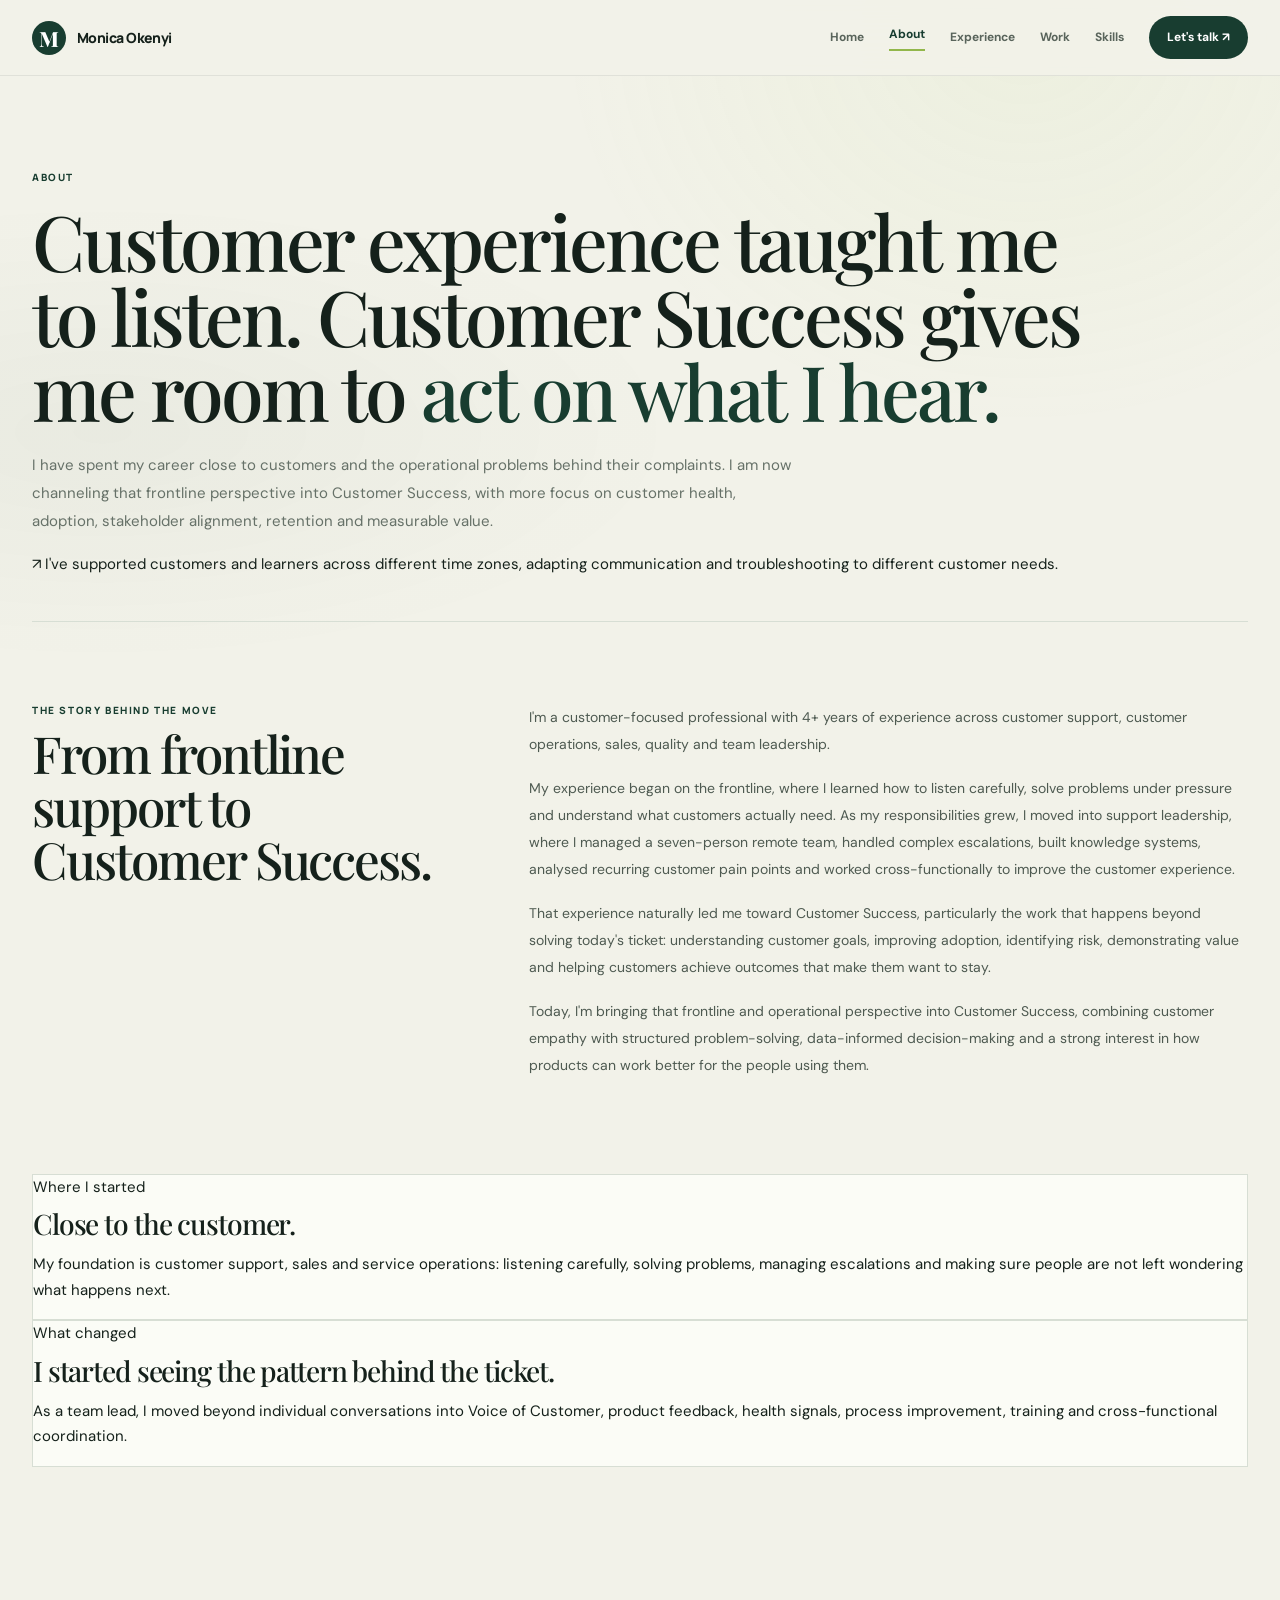
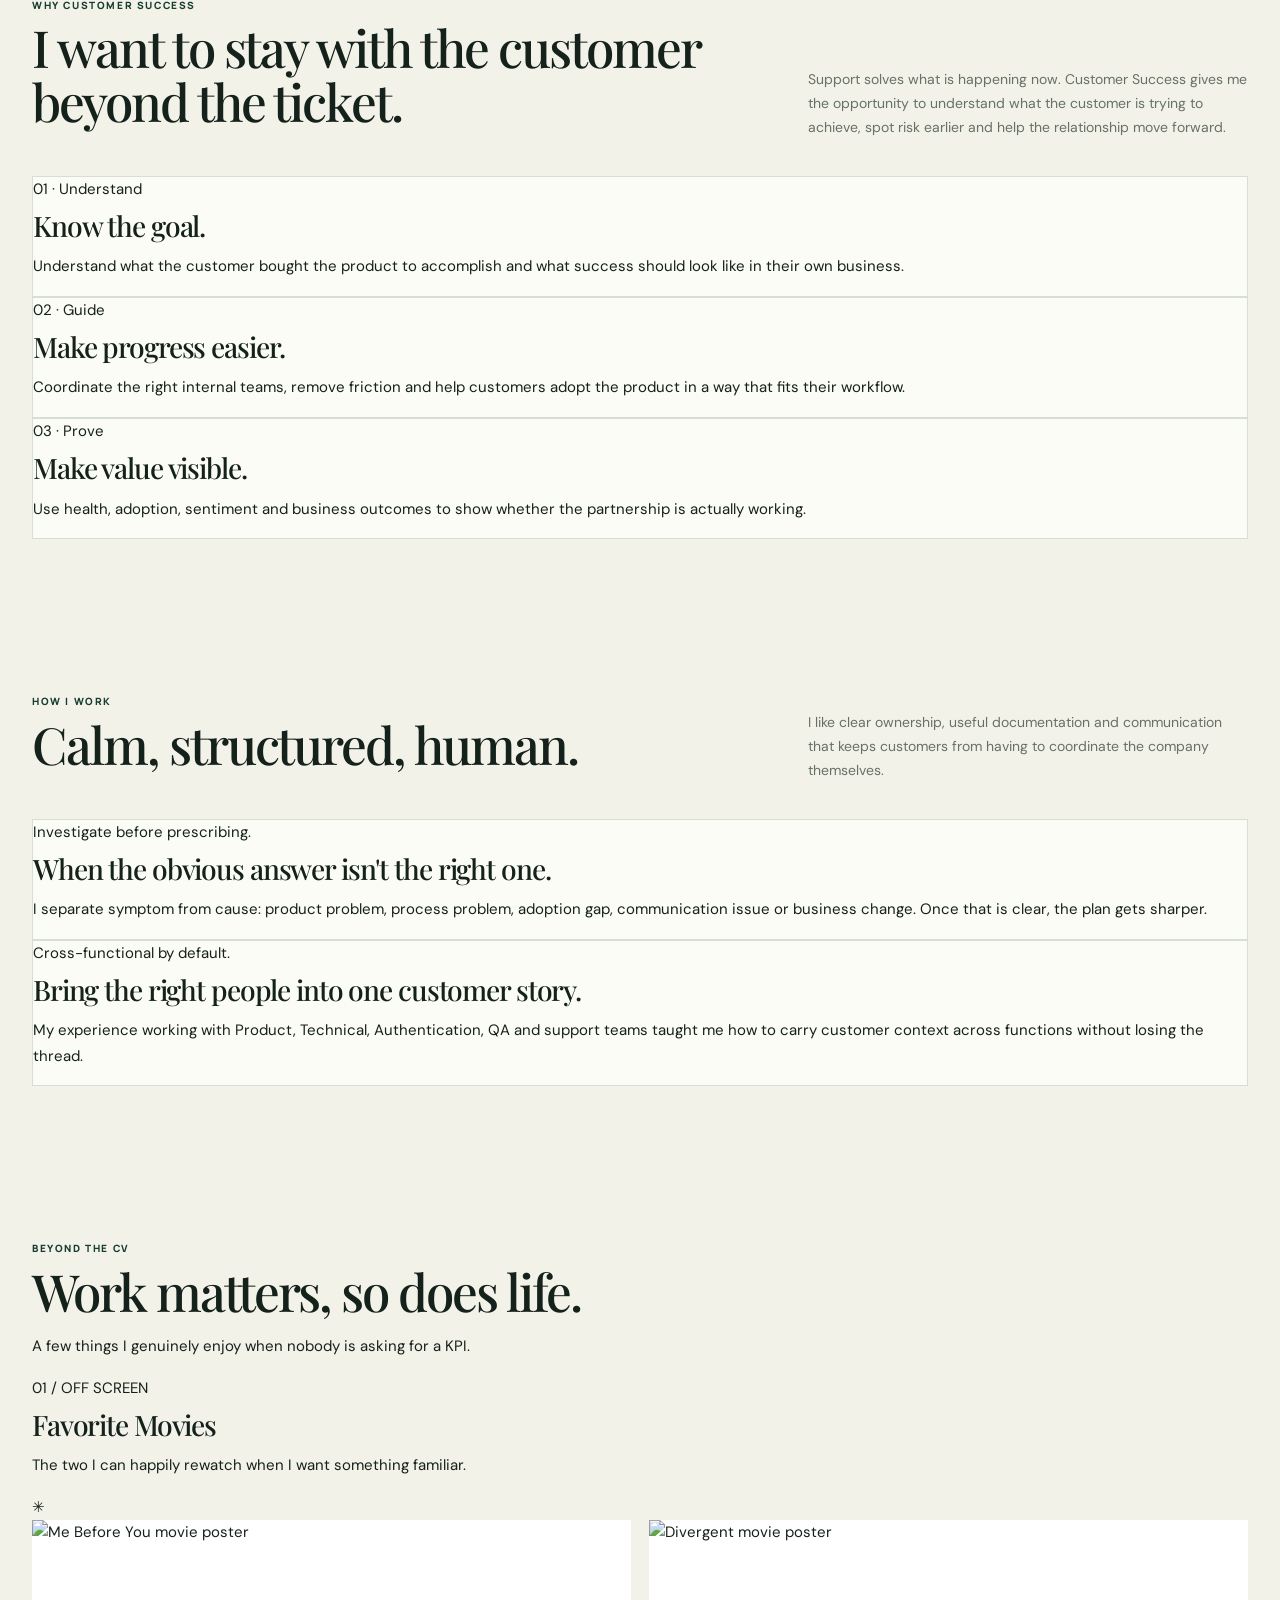
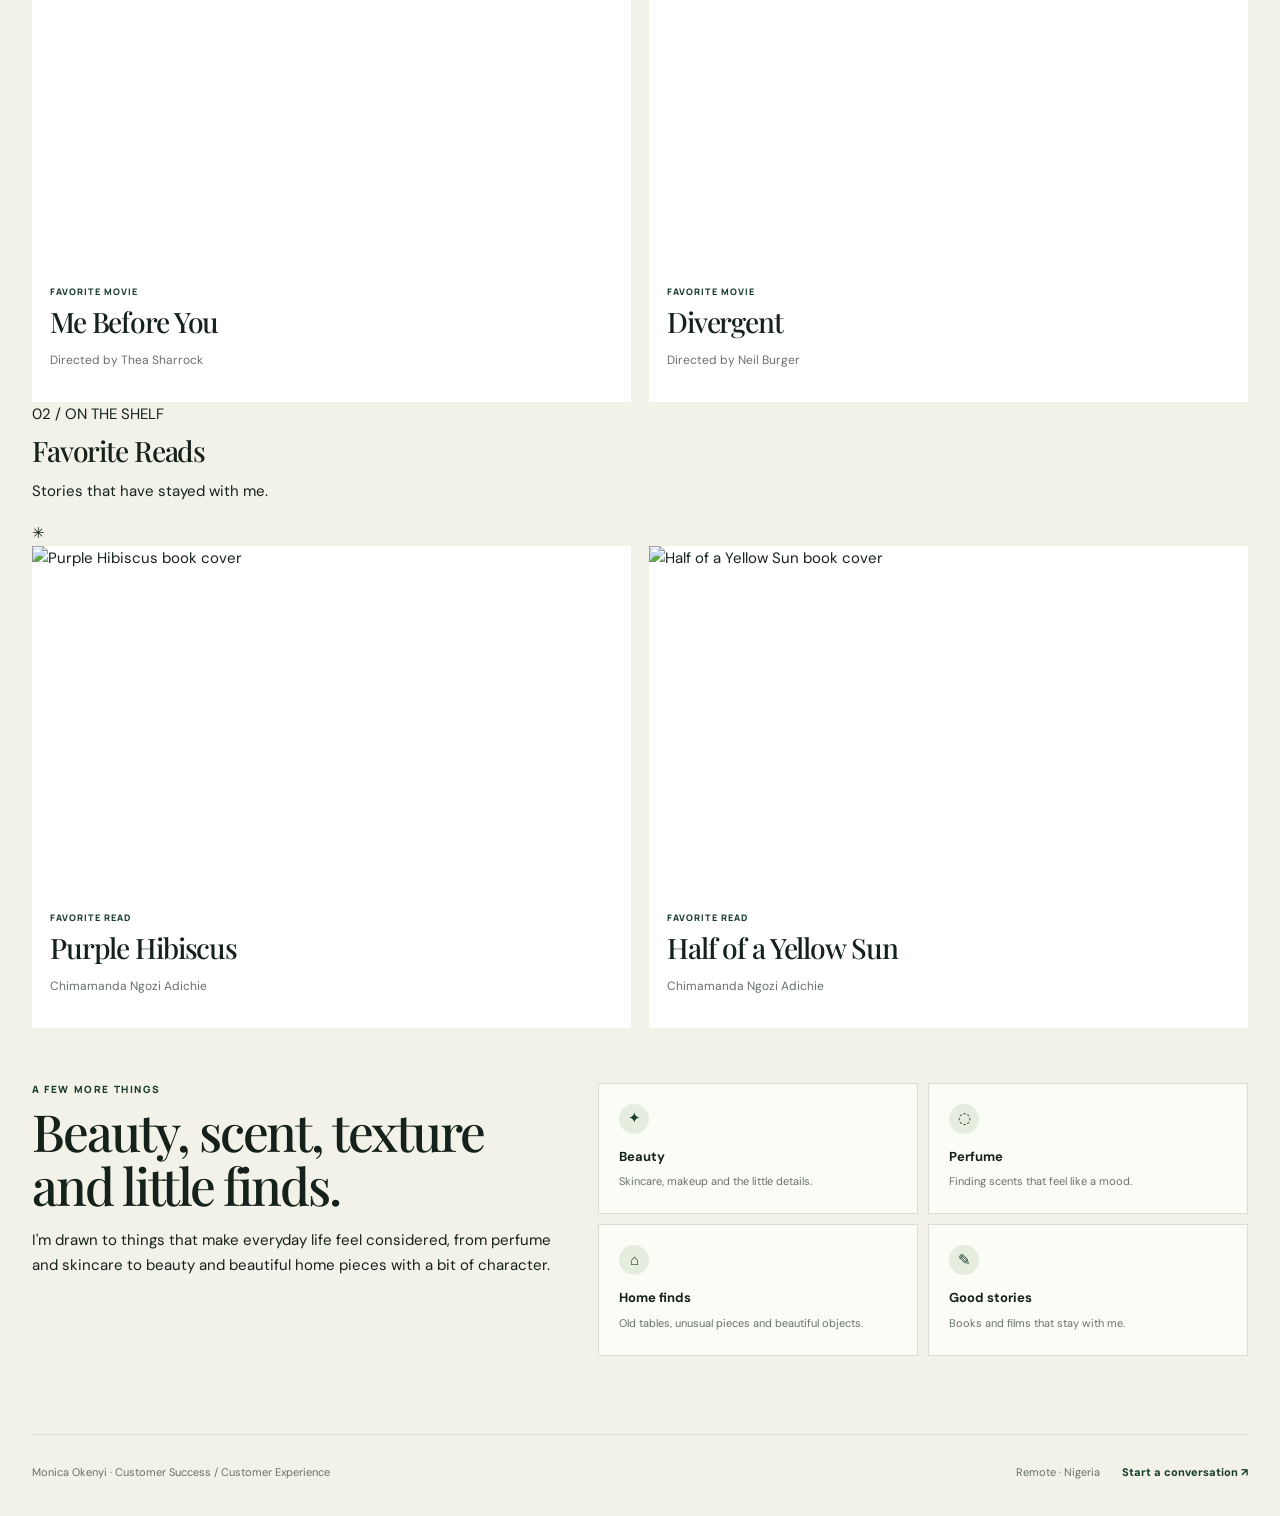
==== commit 62d39242: "Reorganize Beyond the CV section with clearer editorial hierarchy" ====
--- a/about.html
+++ b/about.html
@@ -1 +1,31 @@
-<!doctype html><html lang="en"><head><meta charset="utf-8"><meta name="viewport" content="width=device-width,initial-scale=1"><meta name="description" content="About Monica Okenyi; Customer Success and Customer Experience"><title>About; Monica Okenyi</title><link rel="stylesheet" href="styles.css"></head><body class="interior-page"><div class="cursor-dot"></div><header class="topbar"><a class="brand" href="index.html"><span class="brand-mark">M</span><span>Monica Okenyi</span></a><button class="menu" type="button" aria-label="Toggle navigation" aria-expanded="false">☰</button><nav aria-label="Main navigation"><a href="index.html">Home</a><a href="about.html">About</a><a href="experience.html">Experience</a><a href="work.html">Work</a><a href="skills.html">Skills</a><a class="nav-cta" href="contact.html">Let's talk ↗</a></nav></header><main><div class="wrap"><section class="page-hero reveal"><div class="kicker">About</div><h1>Customer experience taught me to listen. Customer Success gives me room to <span style="color:var(--ocean)">act on what I hear.</span></h1><p>I have spent my career close to customers and the operational problems behind their complaints. I am now channeling that frontline perspective into Customer Success, with more focus on customer health, adoption, stakeholder alignment, retention and measurable value.</p><div class="global-note"><span>↗</span> I've supported customers and learners across different time zones, adapting communication and troubleshooting to different customer needs.</div></section><section class="section section-tight story-section"><div class="story-intro reveal"><div class="kicker">The story behind the move</div><h2>From frontline support to Customer Success.</h2></div><div class="story-copy reveal"><p>I'm a customer-focused professional with 4+ years of experience across customer support, customer operations, sales, quality and team leadership.</p><p>My experience began on the frontline, where I learned how to listen carefully, solve problems under pressure and understand what customers actually need. As my responsibilities grew, I moved into support leadership, where I managed a seven-person remote team, handled complex escalations, built knowledge systems, analysed recurring customer pain points and worked cross-functionally to improve the customer experience.</p><p>That experience naturally led me toward Customer Success, particularly the work that happens beyond solving today's ticket: understanding customer goals, improving adoption, identifying risk, demonstrating value and helping customers achieve outcomes that make them want to stay.</p><p>Today, I'm bringing that frontline and operational perspective into Customer Success, combining customer empathy with structured problem-solving, data-informed decision-making and a strong interest in how products can work better for the people using them.</p></div></section><section class="section section-tight"><div class="grid-2"><div class="project-card reveal"><div class="card-meta">Where I started</div><h3>Close to the customer.</h3><p>My foundation is customer support, sales and service operations: listening carefully, solving problems, managing escalations and making sure people are not left wondering what happens next.</p></div><div class="project-card reveal"><div class="card-meta">What changed</div><h3>I started seeing the pattern behind the ticket.</h3><p>As a team lead, I moved beyond individual conversations into Voice of Customer, product feedback, health signals, process improvement, training and cross-functional coordination.</p></div></div></section><section class="section"><div class="section-head reveal"><div><div class="kicker">Why Customer Success</div><h2>I want to stay with the customer beyond the ticket.</h2></div><p>Support solves what is happening now. Customer Success gives me the opportunity to understand what the customer is trying to achieve, spot risk earlier and help the relationship move forward.</p></div><div class="grid-3"><div class="project-card reveal"><div class="card-meta">01 · Understand</div><h3>Know the goal.</h3><p>Understand what the customer bought the product to accomplish and what success should look like in their own business.</p></div><div class="project-card reveal"><div class="card-meta">02 · Guide</div><h3>Make progress easier.</h3><p>Coordinate the right internal teams, remove friction and help customers adopt the product in a way that fits their workflow.</p></div><div class="project-card reveal"><div class="card-meta">03 · Prove</div><h3>Make value visible.</h3><p>Use health, adoption, sentiment and business outcomes to show whether the partnership is actually working.</p></div></div></section><section class="section"><div class="section-head reveal"><div><div class="kicker">How I work</div><h2>Calm, structured, human.</h2></div><p>I like clear ownership, useful documentation and communication that keeps customers from having to coordinate the company themselves.</p></div><div class="grid-2"><div class="project-card reveal"><div class="card-meta">Investigate before prescribing.</div><h3>When the obvious answer isn't the right one.</h3><p>I separate symptom from cause: product problem, process problem, adoption gap, communication issue or business change. Once that is clear, the plan gets sharper.</p></div><div class="project-card reveal"><div class="card-meta">Cross-functional by default.</div><h3>Bring the right people into one customer story.</h3><p>My experience working with Product, Technical, Authentication, QA and support teams taught me how to carry customer context across functions without losing the thread.</p></div></div></section><section class="section book-section"><div class="section-head reveal"><div><div class="kicker">Beyond the CV</div><h2>Work matters. So does life.</h2></div><p>A few things I genuinely enjoy when nobody is asking for a KPI.</p></div><div class="media-heading reveal"><h2>Favorite Movies</h2><p>The two I can happily rewatch when I want something familiar.</p></div><div class="movie-grid"><article class="cover-card reveal"><img src="https://filmartgallery.com/cdn/shop/products/Me-Before-You-Vintage-Movie-Poster-Original_5000x.jpg?v=1771957680" alt="Me Before You movie poster"><div class="cover-copy"><div class="meta">Favorite movie</div><h3>Me Before You</h3><p>Directed by Thea Sharrock</p></div></article><article class="cover-card reveal"><img src="https://i.pinimg.com/736x/b8/b8/3e/b8b83ee9384a2abcc6a60b29381d5e7c.jpg" alt="Divergent movie poster"><div class="cover-copy"><div class="meta">Favorite movie</div><h3>Divergent</h3><p>Directed by Neil Burger</p></div></article></div><div class="media-heading reveal" style="margin-top:54px"><h2>Favorite Reads</h2><p>Stories that have stayed with me.</p></div><div class="book-grid"><article class="cover-card reveal"><img src="https://www.crossword.in/cdn/shop/files/purple-hibiscus-bk0003213-44790543646937.jpg?v=1746606096" alt="Purple Hibiscus book cover"><div class="cover-copy"><div class="meta">Favorite read</div><h3>Purple Hibiscus</h3><p>Chimamanda Ngozi Adichie</p></div></article><article class="cover-card reveal"><img src="https://images.thalia.media/-/BF2000-2000/1537aae42fae436d8019f01b4d8d21c0/half-of-a-yellow-sun-taschenbuch-chimamanda-ngozi-adichie-englisch.jpeg" alt="Half of a Yellow Sun book cover"><div class="cover-copy"><div class="meta">Favorite read</div><h3>Half of a Yellow Sun</h3><p>Chimamanda Ngozi Adichie</p></div></article></div><div class="joy-grid"><div class="joy-intro reveal"><div class="kicker">Things that bring me joy</div><h2>Beauty, scent, texture and little finds.</h2><p>I'm drawn to things that make everyday life feel considered, from perfume and skincare to beauty and beautiful home pieces with a bit of character.</p></div><div class="joy-list"><div class="joy-card reveal"><div class="joy-icon">✦</div><b>Beauty</b><span>Skincare, makeup and the little details.</span></div><div class="joy-card reveal"><div class="joy-icon">◌</div><b>Perfume</b><span>Finding scents that feel like a mood.</span></div><div class="joy-card reveal"><div class="joy-icon">⌂</div><b>Home finds</b><span>Old tables, unusual pieces and beautiful objects.</span></div><div class="joy-card reveal"><div class="joy-icon">✎</div><b>Good stories</b><span>Books and films that stay with me.</span></div></div></div></section></div></main><footer class="footer wrap"><div>Monica Okenyi · Customer Success / Customer Experience</div><div class="footer-links"><span>Remote · Nigeria</span><a href="contact.html">Start a conversation ↗</a></div></footer><script src="script.js"></script></body></html>+<!doctype html><html lang="en"><head><meta charset="utf-8"><meta name="viewport" content="width=device-width,initial-scale=1"><meta name="description" content="About Monica Okenyi; Customer Success and Customer Experience"><title>About; Monica Okenyi</title><link rel="stylesheet" href="styles.css"></head><body class="interior-page about-page"><div class="cursor-dot"></div><header class="topbar"><a class="brand" href="index.html"><span class="brand-mark">M</span><span>Monica Okenyi</span></a><button class="menu" type="button" aria-label="Toggle navigation" aria-expanded="false">☰</button><nav aria-label="Main navigation"><a href="index.html">Home</a><a href="about.html">About</a><a href="experience.html">Experience</a><a href="work.html">Work</a><a href="skills.html">Skills</a><a class="nav-cta" href="contact.html">Let's talk ↗</a></nav></header><main><div class="wrap"><section class="page-hero reveal"><div class="kicker">About</div><h1>Customer experience taught me to listen. Customer Success gives me room to <span style="color:var(--ocean)">act on what I hear.</span></h1><p>I have spent my career close to customers and the operational problems behind their complaints. I am now channeling that frontline perspective into Customer Success, with more focus on customer health, adoption, stakeholder alignment, retention and measurable value.</p><div class="global-note"><span>↗</span> I've supported customers and learners across different time zones, adapting communication and troubleshooting to different customer needs.</div></section><section class="section section-tight story-section"><div class="story-intro reveal"><div class="kicker">The story behind the move</div><h2>From frontline support to Customer Success.</h2></div><div class="story-copy reveal"><p>I'm a customer-focused professional with 4+ years of experience across customer support, customer operations, sales, quality and team leadership.</p><p>My experience began on the frontline, where I learned how to listen carefully, solve problems under pressure and understand what customers actually need. As my responsibilities grew, I moved into support leadership, where I managed a seven-person remote team, handled complex escalations, built knowledge systems, analysed recurring customer pain points and worked cross-functionally to improve the customer experience.</p><p>That experience naturally led me toward Customer Success, particularly the work that happens beyond solving today's ticket: understanding customer goals, improving adoption, identifying risk, demonstrating value and helping customers achieve outcomes that make them want to stay.</p><p>Today, I'm bringing that frontline and operational perspective into Customer Success, combining customer empathy with structured problem-solving, data-informed decision-making and a strong interest in how products can work better for the people using them.</p></div></section><section class="section section-tight"><div class="grid-2"><div class="project-card reveal"><div class="card-meta">Where I started</div><h3>Close to the customer.</h3><p>My foundation is customer support, sales and service operations: listening carefully, solving problems, managing escalations and making sure people are not left wondering what happens next.</p></div><div class="project-card reveal"><div class="card-meta">What changed</div><h3>I started seeing the pattern behind the ticket.</h3><p>As a team lead, I moved beyond individual conversations into Voice of Customer, product feedback, health signals, process improvement, training and cross-functional coordination.</p></div></div></section><section class="section"><div class="section-head reveal"><div><div class="kicker">Why Customer Success</div><h2>I want to stay with the customer beyond the ticket.</h2></div><p>Support solves what is happening now. Customer Success gives me the opportunity to understand what the customer is trying to achieve, spot risk earlier and help the relationship move forward.</p></div><div class="grid-3"><div class="project-card reveal"><div class="card-meta">01 · Understand</div><h3>Know the goal.</h3><p>Understand what the customer bought the product to accomplish and what success should look like in their own business.</p></div><div class="project-card reveal"><div class="card-meta">02 · Guide</div><h3>Make progress easier.</h3><p>Coordinate the right internal teams, remove friction and help customers adopt the product in a way that fits their workflow.</p></div><div class="project-card reveal"><div class="card-meta">03 · Prove</div><h3>Make value visible.</h3><p>Use health, adoption, sentiment and business outcomes to show whether the partnership is actually working.</p></div></div></section><section class="section"><div class="section-head reveal"><div><div class="kicker">How I work</div><h2>Calm, structured, human.</h2></div><p>I like clear ownership, useful documentation and communication that keeps customers from having to coordinate the company themselves.</p></div><div class="grid-2"><div class="project-card reveal"><div class="card-meta">Investigate before prescribing.</div><h3>When the obvious answer isn't the right one.</h3><p>I separate symptom from cause: product problem, process problem, adoption gap, communication issue or business change. Once that is clear, the plan gets sharper.</p></div><div class="project-card reveal"><div class="card-meta">Cross-functional by default.</div><h3>Bring the right people into one customer story.</h3><p>My experience working with Product, Technical, Authentication, QA and support teams taught me how to carry customer context across functions without losing the thread.</p></div></div></section><section class="section book-section beyond-cv-section">
+ <div class="beyond-intro reveal">
+  <div class="kicker">Beyond the CV</div>
+  <h2>Work matters, so does life.</h2>
+  <p>A few things I genuinely enjoy when nobody is asking for a KPI.</p>
+ </div>
+ <div class="personal-collection">
+  <div class="collection-heading reveal">
+   <div><span class="collection-index">01 / OFF SCREEN</span><h3>Favorite Movies</h3><p>The two I can happily rewatch when I want something familiar.</p></div>
+   <span class="collection-mark">✳</span>
+  </div>
+  <div class="movie-grid">
+   <article class="cover-card reveal"><img src="https://filmartgallery.com/cdn/shop/products/Me-Before-You-Vintage-Movie-Poster-Original_5000x.jpg?v=1771957680" alt="Me Before You movie poster"><div class="cover-copy"><div class="meta">Favorite movie</div><h3>Me Before You</h3><p>Directed by Thea Sharrock</p></div></article>
+   <article class="cover-card reveal"><img src="https://i.pinimg.com/736x/b8/b8/3e/b8b83ee9384a2abcc6a60b29381d5e7c.jpg" alt="Divergent movie poster"><div class="cover-copy"><div class="meta">Favorite movie</div><h3>Divergent</h3><p>Directed by Neil Burger</p></div></article>
+  </div>
+ </div>
+ <div class="personal-collection book-collection">
+  <div class="collection-heading reveal">
+   <div><span class="collection-index">02 / ON THE SHELF</span><h3>Favorite Reads</h3><p>Stories that have stayed with me.</p></div>
+   <span class="collection-mark">✳</span>
+  </div>
+  <div class="book-grid">
+   <article class="cover-card reveal"><img src="https://www.crossword.in/cdn/shop/files/purple-hibiscus-bk0003213-44790543646937.jpg?v=1746606096" alt="Purple Hibiscus book cover"><div class="cover-copy"><div class="meta">Favorite read</div><h3>Purple Hibiscus</h3><p>Chimamanda Ngozi Adichie</p></div></article>
+   <article class="cover-card reveal"><img src="https://images.thalia.media/-/BF2000-2000/1537aae42fae436d8019f01b4d8d21c0/half-of-a-yellow-sun-taschenbuch-chimamanda-ngozi-adichie-englisch.jpeg" alt="Half of a Yellow Sun book cover"><div class="cover-copy"><div class="meta">Favorite read</div><h3>Half of a Yellow Sun</h3><p>Chimamanda Ngozi Adichie</p></div></article>
+  </div>
+ </div>
+ <div class="joy-grid">
+  <div class="joy-intro reveal"><div class="kicker">A few more things</div><h2>Beauty, scent, texture and little finds.</h2><p>I'm drawn to things that make everyday life feel considered, from perfume and skincare to beauty and beautiful home pieces with a bit of character.</p></div>
+  <div class="joy-list"><div class="joy-card reveal"><div class="joy-icon">✦</div><b>Beauty</b><span>Skincare, makeup and the little details.</span></div><div class="joy-card reveal"><div class="joy-icon">◌</div><b>Perfume</b><span>Finding scents that feel like a mood.</span></div><div class="joy-card reveal"><div class="joy-icon">⌂</div><b>Home finds</b><span>Old tables, unusual pieces and beautiful objects.</span></div><div class="joy-card reveal"><div class="joy-icon">✎</div><b>Good stories</b><span>Books and films that stay with me.</span></div></div>
+ </div>
+</section></div></main><footer class="footer wrap"><div>Monica Okenyi · Customer Success / Customer Experience</div><div class="footer-links"><span>Remote · Nigeria</span><a href="contact.html">Start a conversation ↗</a></div></footer><script src="script.js"></script></body></html>
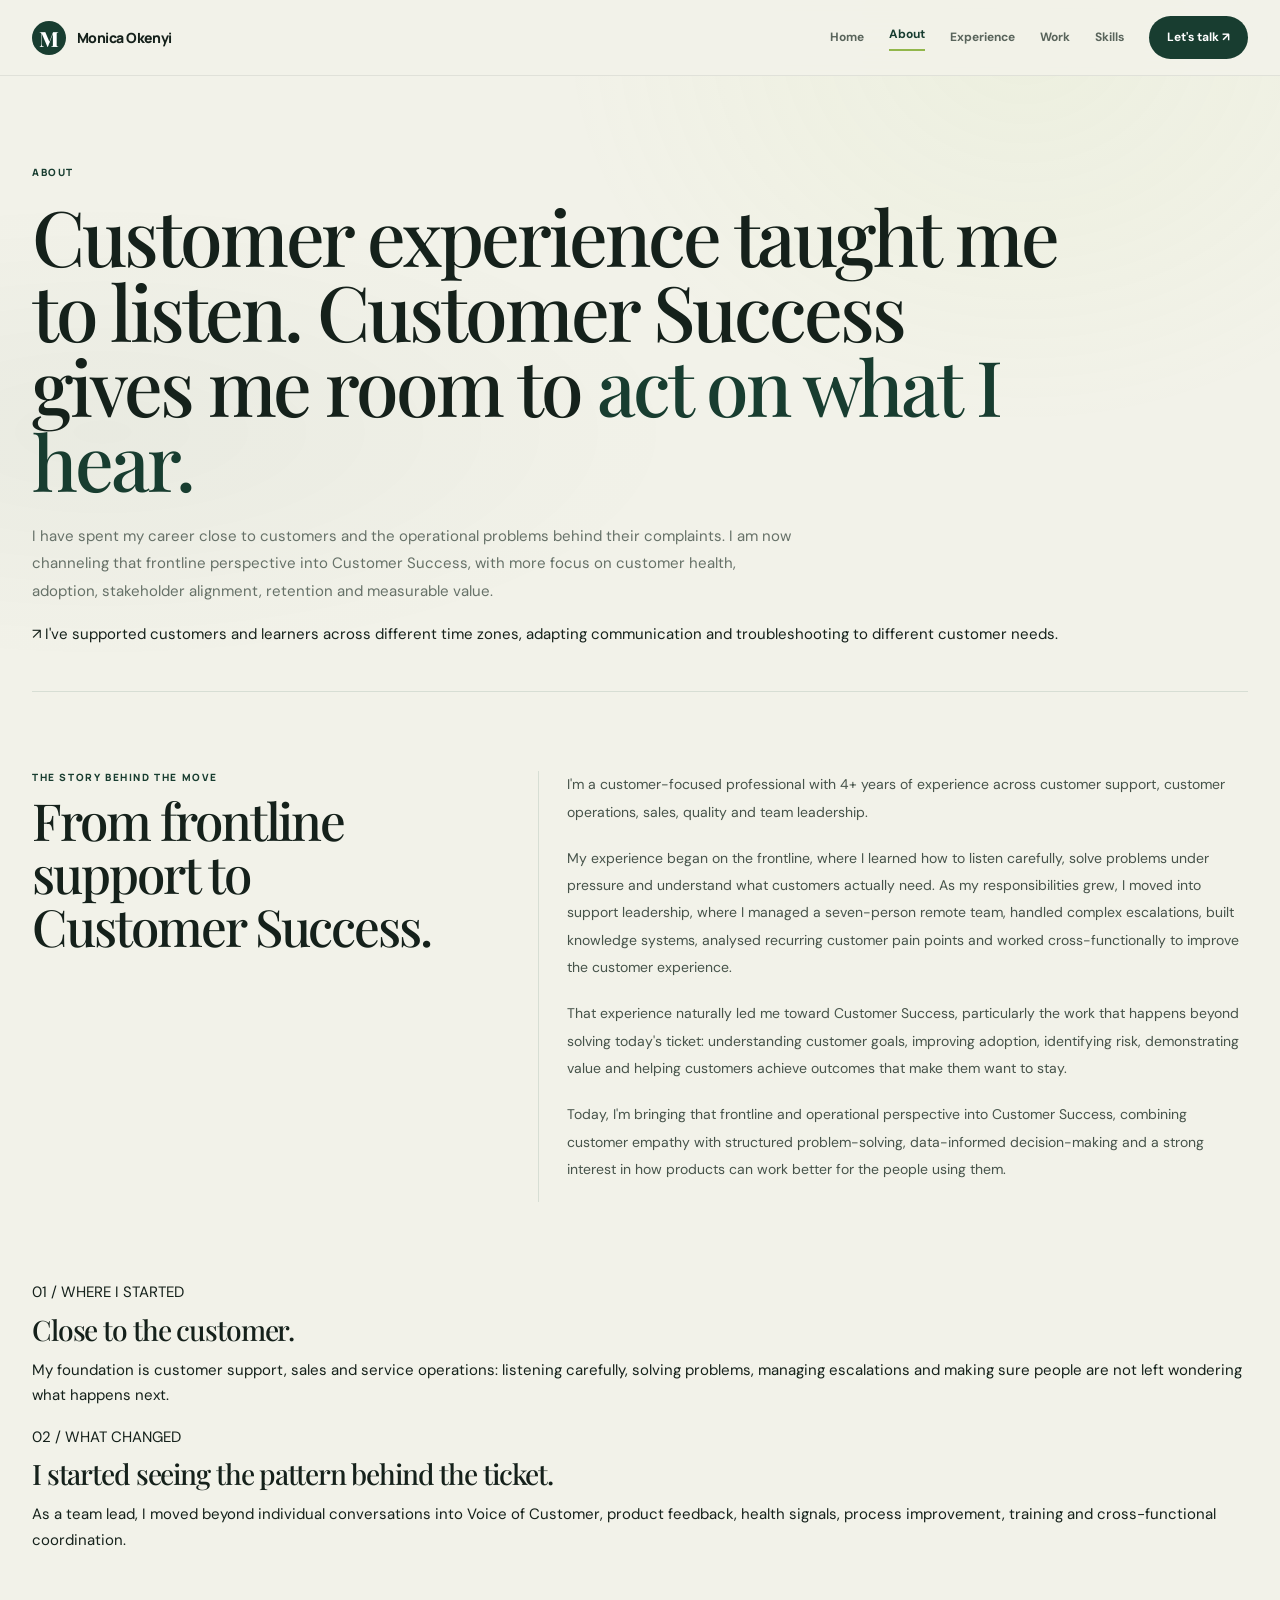
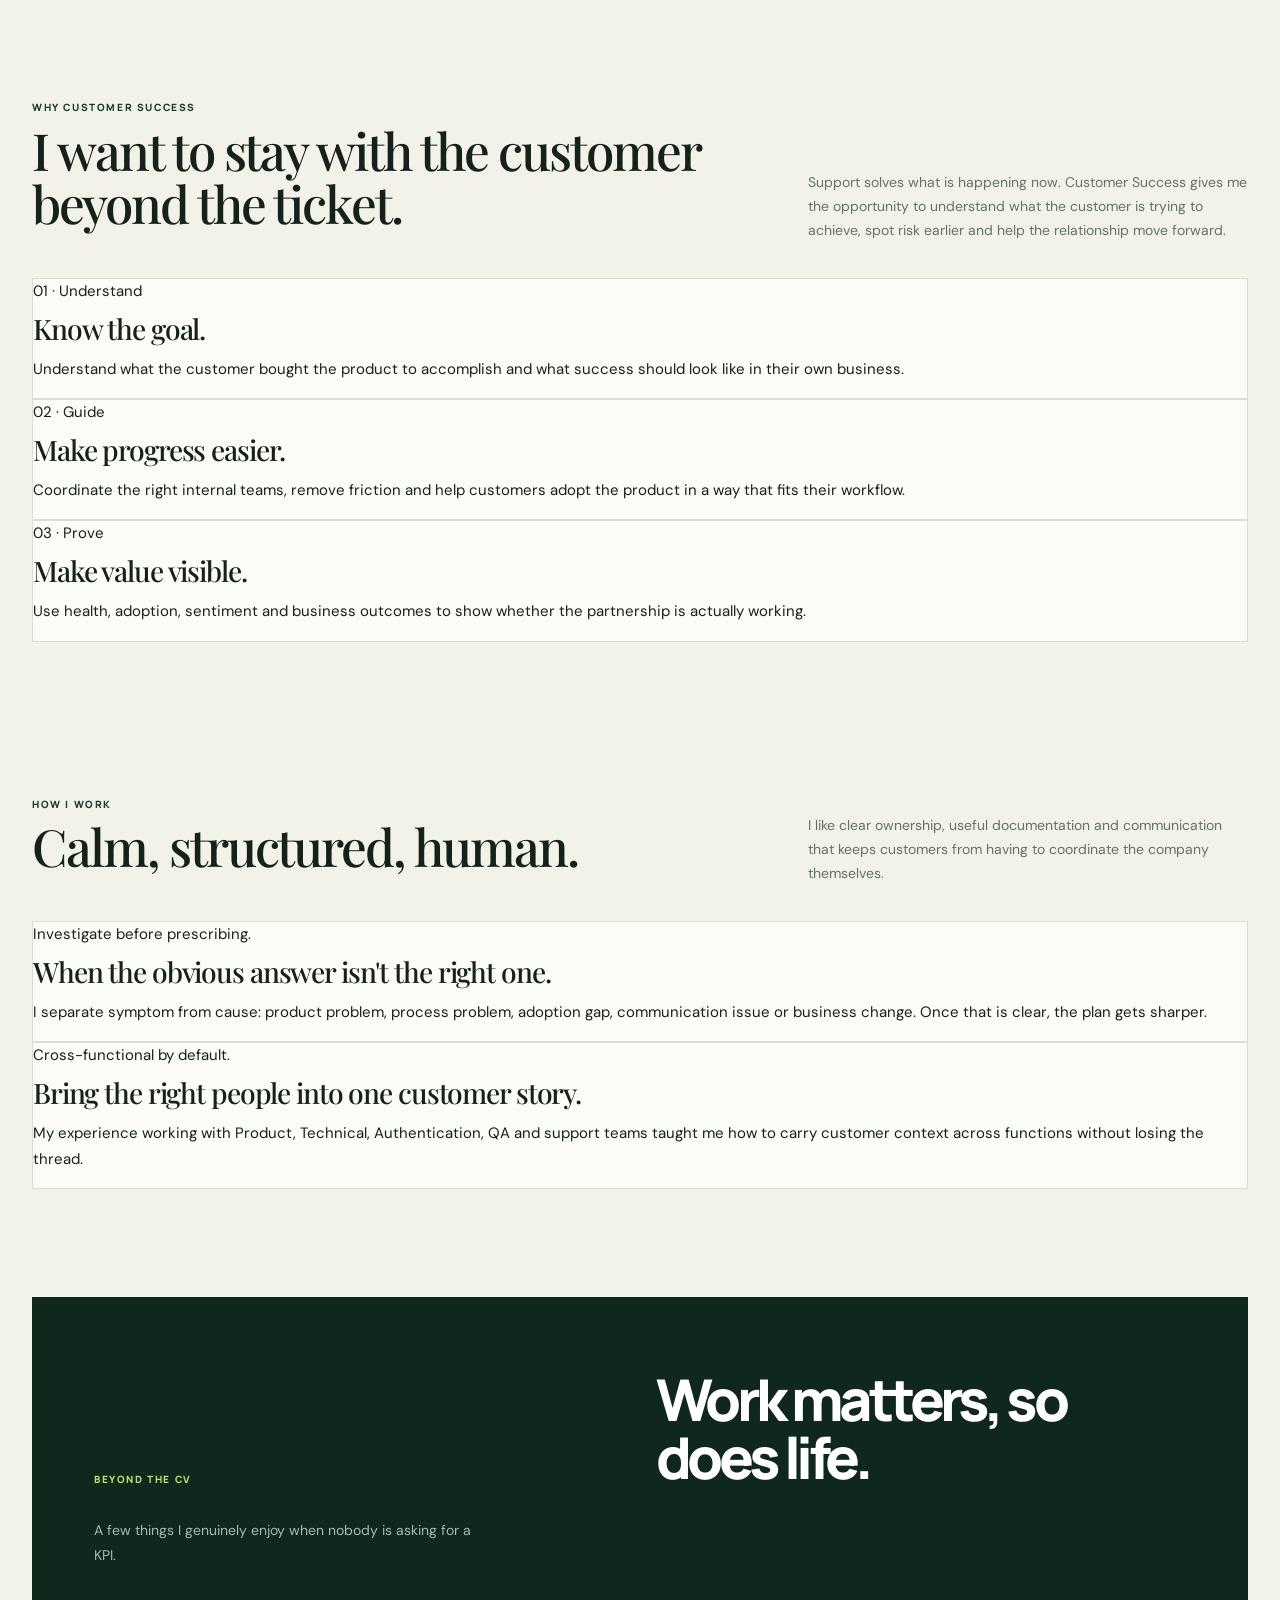
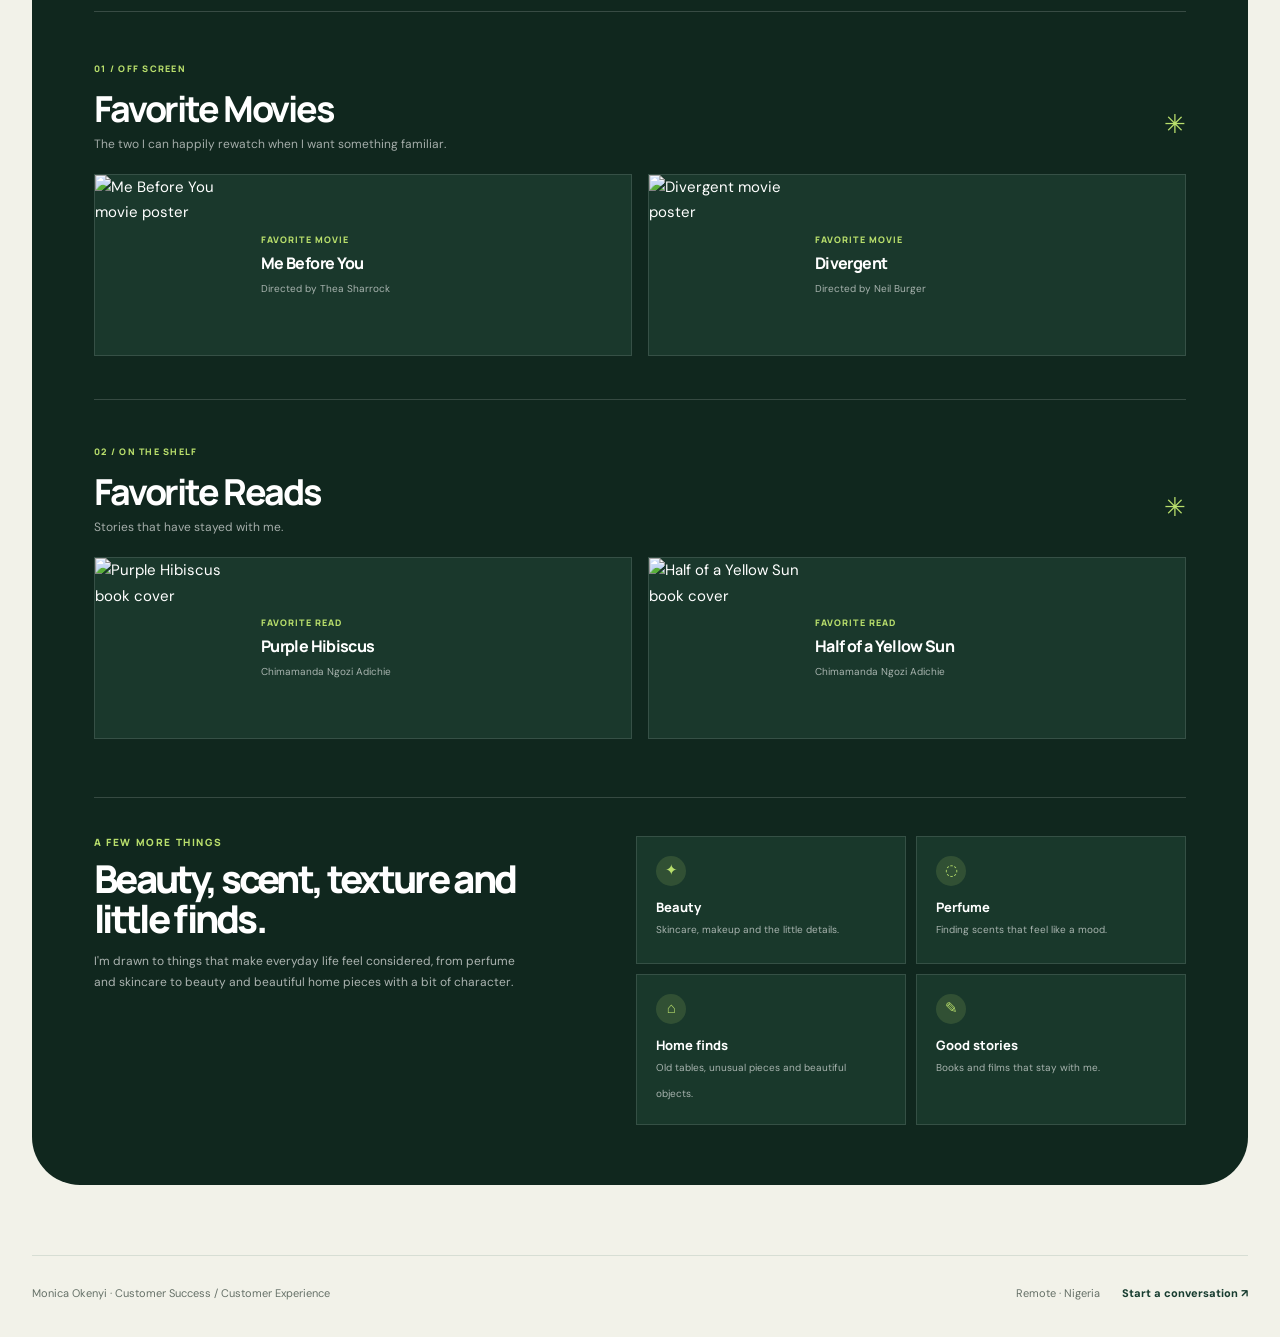
==== commit b7db6f2c: "Remove generic boxes and restyle career transition story" ====
--- a/about.html
+++ b/about.html
@@ -1,4 +1,15 @@
-<!doctype html><html lang="en"><head><meta charset="utf-8"><meta name="viewport" content="width=device-width,initial-scale=1"><meta name="description" content="About Monica Okenyi; Customer Success and Customer Experience"><title>About; Monica Okenyi</title><link rel="stylesheet" href="styles.css"></head><body class="interior-page about-page"><div class="cursor-dot"></div><header class="topbar"><a class="brand" href="index.html"><span class="brand-mark">M</span><span>Monica Okenyi</span></a><button class="menu" type="button" aria-label="Toggle navigation" aria-expanded="false">☰</button><nav aria-label="Main navigation"><a href="index.html">Home</a><a href="about.html">About</a><a href="experience.html">Experience</a><a href="work.html">Work</a><a href="skills.html">Skills</a><a class="nav-cta" href="contact.html">Let's talk ↗</a></nav></header><main><div class="wrap"><section class="page-hero reveal"><div class="kicker">About</div><h1>Customer experience taught me to listen. Customer Success gives me room to <span style="color:var(--ocean)">act on what I hear.</span></h1><p>I have spent my career close to customers and the operational problems behind their complaints. I am now channeling that frontline perspective into Customer Success, with more focus on customer health, adoption, stakeholder alignment, retention and measurable value.</p><div class="global-note"><span>↗</span> I've supported customers and learners across different time zones, adapting communication and troubleshooting to different customer needs.</div></section><section class="section section-tight story-section"><div class="story-intro reveal"><div class="kicker">The story behind the move</div><h2>From frontline support to Customer Success.</h2></div><div class="story-copy reveal"><p>I'm a customer-focused professional with 4+ years of experience across customer support, customer operations, sales, quality and team leadership.</p><p>My experience began on the frontline, where I learned how to listen carefully, solve problems under pressure and understand what customers actually need. As my responsibilities grew, I moved into support leadership, where I managed a seven-person remote team, handled complex escalations, built knowledge systems, analysed recurring customer pain points and worked cross-functionally to improve the customer experience.</p><p>That experience naturally led me toward Customer Success, particularly the work that happens beyond solving today's ticket: understanding customer goals, improving adoption, identifying risk, demonstrating value and helping customers achieve outcomes that make them want to stay.</p><p>Today, I'm bringing that frontline and operational perspective into Customer Success, combining customer empathy with structured problem-solving, data-informed decision-making and a strong interest in how products can work better for the people using them.</p></div></section><section class="section section-tight"><div class="grid-2"><div class="project-card reveal"><div class="card-meta">Where I started</div><h3>Close to the customer.</h3><p>My foundation is customer support, sales and service operations: listening carefully, solving problems, managing escalations and making sure people are not left wondering what happens next.</p></div><div class="project-card reveal"><div class="card-meta">What changed</div><h3>I started seeing the pattern behind the ticket.</h3><p>As a team lead, I moved beyond individual conversations into Voice of Customer, product feedback, health signals, process improvement, training and cross-functional coordination.</p></div></div></section><section class="section"><div class="section-head reveal"><div><div class="kicker">Why Customer Success</div><h2>I want to stay with the customer beyond the ticket.</h2></div><p>Support solves what is happening now. Customer Success gives me the opportunity to understand what the customer is trying to achieve, spot risk earlier and help the relationship move forward.</p></div><div class="grid-3"><div class="project-card reveal"><div class="card-meta">01 · Understand</div><h3>Know the goal.</h3><p>Understand what the customer bought the product to accomplish and what success should look like in their own business.</p></div><div class="project-card reveal"><div class="card-meta">02 · Guide</div><h3>Make progress easier.</h3><p>Coordinate the right internal teams, remove friction and help customers adopt the product in a way that fits their workflow.</p></div><div class="project-card reveal"><div class="card-meta">03 · Prove</div><h3>Make value visible.</h3><p>Use health, adoption, sentiment and business outcomes to show whether the partnership is actually working.</p></div></div></section><section class="section"><div class="section-head reveal"><div><div class="kicker">How I work</div><h2>Calm, structured, human.</h2></div><p>I like clear ownership, useful documentation and communication that keeps customers from having to coordinate the company themselves.</p></div><div class="grid-2"><div class="project-card reveal"><div class="card-meta">Investigate before prescribing.</div><h3>When the obvious answer isn't the right one.</h3><p>I separate symptom from cause: product problem, process problem, adoption gap, communication issue or business change. Once that is clear, the plan gets sharper.</p></div><div class="project-card reveal"><div class="card-meta">Cross-functional by default.</div><h3>Bring the right people into one customer story.</h3><p>My experience working with Product, Technical, Authentication, QA and support teams taught me how to carry customer context across functions without losing the thread.</p></div></div></section><section class="section book-section beyond-cv-section">
+<!doctype html><html lang="en"><head><meta charset="utf-8"><meta name="viewport" content="width=device-width,initial-scale=1"><meta name="description" content="About Monica Okenyi; Customer Success and Customer Experience"><title>About; Monica Okenyi</title><link rel="stylesheet" href="styles.css"></head><body class="interior-page about-page"><div class="cursor-dot"></div><header class="topbar"><a class="brand" href="index.html"><span class="brand-mark">M</span><span>Monica Okenyi</span></a><button class="menu" type="button" aria-label="Toggle navigation" aria-expanded="false">☰</button><nav aria-label="Main navigation"><a href="index.html">Home</a><a href="about.html">About</a><a href="experience.html">Experience</a><a href="work.html">Work</a><a href="skills.html">Skills</a><a class="nav-cta" href="contact.html">Let's talk ↗</a></nav></header><main><div class="wrap"><section class="page-hero reveal"><div class="kicker">About</div><h1>Customer experience taught me to listen. Customer Success gives me room to <span style="color:var(--ocean)">act on what I hear.</span></h1><p>I have spent my career close to customers and the operational problems behind their complaints. I am now channeling that frontline perspective into Customer Success, with more focus on customer health, adoption, stakeholder alignment, retention and measurable value.</p><div class="global-note"><span>↗</span> I've supported customers and learners across different time zones, adapting communication and troubleshooting to different customer needs.</div></section><section class="section section-tight story-section"><div class="story-intro reveal"><div class="kicker">The story behind the move</div><h2>From frontline support to Customer Success.</h2></div><div class="story-copy reveal"><p>I'm a customer-focused professional with 4+ years of experience across customer support, customer operations, sales, quality and team leadership.</p><p>My experience began on the frontline, where I learned how to listen carefully, solve problems under pressure and understand what customers actually need. As my responsibilities grew, I moved into support leadership, where I managed a seven-person remote team, handled complex escalations, built knowledge systems, analysed recurring customer pain points and worked cross-functionally to improve the customer experience.</p><p>That experience naturally led me toward Customer Success, particularly the work that happens beyond solving today's ticket: understanding customer goals, improving adoption, identifying risk, demonstrating value and helping customers achieve outcomes that make them want to stay.</p><p>Today, I'm bringing that frontline and operational perspective into Customer Success, combining customer empathy with structured problem-solving, data-informed decision-making and a strong interest in how products can work better for the people using them.</p></div></section><section class="section section-tight story-bridge-section">
+ <article class="story-bridge-item reveal">
+  <span class="story-bridge-index">01 / WHERE I STARTED</span>
+  <h3>Close to the customer.</h3>
+  <p>My foundation is customer support, sales and service operations: listening carefully, solving problems, managing escalations and making sure people are not left wondering what happens next.</p>
+ </article>
+ <article class="story-bridge-item reveal">
+  <span class="story-bridge-index">02 / WHAT CHANGED</span>
+  <h3>I started seeing the pattern behind the ticket.</h3>
+  <p>As a team lead, I moved beyond individual conversations into Voice of Customer, product feedback, health signals, process improvement, training and cross-functional coordination.</p>
+ </article>
+</section><section class="section"><div class="section-head reveal"><div><div class="kicker">Why Customer Success</div><h2>I want to stay with the customer beyond the ticket.</h2></div><p>Support solves what is happening now. Customer Success gives me the opportunity to understand what the customer is trying to achieve, spot risk earlier and help the relationship move forward.</p></div><div class="grid-3"><div class="project-card reveal"><div class="card-meta">01 · Understand</div><h3>Know the goal.</h3><p>Understand what the customer bought the product to accomplish and what success should look like in their own business.</p></div><div class="project-card reveal"><div class="card-meta">02 · Guide</div><h3>Make progress easier.</h3><p>Coordinate the right internal teams, remove friction and help customers adopt the product in a way that fits their workflow.</p></div><div class="project-card reveal"><div class="card-meta">03 · Prove</div><h3>Make value visible.</h3><p>Use health, adoption, sentiment and business outcomes to show whether the partnership is actually working.</p></div></div></section><section class="section"><div class="section-head reveal"><div><div class="kicker">How I work</div><h2>Calm, structured, human.</h2></div><p>I like clear ownership, useful documentation and communication that keeps customers from having to coordinate the company themselves.</p></div><div class="grid-2"><div class="project-card reveal"><div class="card-meta">Investigate before prescribing.</div><h3>When the obvious answer isn't the right one.</h3><p>I separate symptom from cause: product problem, process problem, adoption gap, communication issue or business change. Once that is clear, the plan gets sharper.</p></div><div class="project-card reveal"><div class="card-meta">Cross-functional by default.</div><h3>Bring the right people into one customer story.</h3><p>My experience working with Product, Technical, Authentication, QA and support teams taught me how to carry customer context across functions without losing the thread.</p></div></div></section><section class="section book-section beyond-cv-section">
  <div class="beyond-intro reveal">
   <div class="kicker">Beyond the CV</div>
   <h2>Work matters, so does life.</h2>
--- a/styles.css
+++ b/styles.css
@@ -383,3 +383,239 @@
  *,*:before,*:after{animation:none!important;transition:none!important;scroll-behavior:auto!important}
  .js .reveal{opacity:1!important;transform:none!important}
 }
+
+
+/* Final composition refinements — hero, inner-page art direction, and content rhythm */
+.home-hero{min-height:850px;padding-top:150px;padding-bottom:135px}
+.home-hero .hero-copy{width:55%;max-width:735px}
+.home-hero .hero-note{font-size:15px;line-height:1.8;max-width:590px;padding-left:18px}
+.home-hero .portrait-stage{left:36%;width:42%;top:0}
+.home-hero .portrait-toggle img{opacity:.96;filter:grayscale(1) contrast(1.08) brightness(1.02)}
+.home-hero .portrait-stage.is-color .portrait-toggle img{filter:grayscale(0) saturate(1.14) contrast(1.08) brightness(1.04)}
+.home-hero .portrait-label{display:none}
+.home-hero .hero-side-copy{right:4%;top:39%;width:255px}
+.home-hero .hero-side-copy h2{font-size:clamp(1.35rem,2vw,1.8rem);line-height:1.2}
+.home-hero .hero-side-copy p{font-size:14px;line-height:1.8;color:rgba(255,255,255,.76)}
+.home-hero .hero-side-link a{font-size:10px}
+.home-hero .hero-index{bottom:0;left:0;right:0;padding:19px 5.1% 21px;border-top:1px solid rgba(255,255,255,.2);background:rgba(5,20,14,.25)}
+.home-hero .hero-index div{gap:5px}
+.home-hero .hero-index b{font-size:11px}
+.home-hero .hero-index span{font-size:12px;letter-spacing:.01em}
+
+/* About: give the personal section its own editorial chapter */
+.about-page .page-hero{padding-top:90px;padding-bottom:55px}
+.about-page .page-hero h1{max-width:1040px}
+.about-page .story-section{align-items:start;gap:80px}
+.about-page .story-intro{position:sticky;top:112px}
+.about-page .story-intro h2{max-width:430px;font-size:clamp(2.3rem,4vw,3.65rem)}
+.about-page .story-copy{max-width:720px;padding-left:28px;border-left:1px solid var(--line)}
+.about-page .story-copy p{font-size:14px;line-height:1.95;color:#46534a;margin-bottom:19px}
+.about-page .beyond-cv-section{margin:30px 0 70px;padding:64px 5.1% 60px;background:#10271e;color:#fff;border-radius:0 0 48px 48px}
+.about-page .beyond-intro{display:grid;grid-template-columns:1fr 1fr;align-items:end;gap:32px;padding-bottom:34px;border-bottom:1px solid rgba(255,255,255,.17)}
+.about-page .beyond-intro .kicker{color:var(--lime)}
+.about-page .beyond-intro h2{font-family:Manrope,sans-serif;font-size:clamp(2.7rem,4.5vw,4.5rem);font-weight:800;line-height:1;letter-spacing:-.08em;margin:10px 0 0;max-width:500px}
+.about-page .beyond-intro p{font-size:14px;color:rgba(255,255,255,.66);max-width:380px;margin:0 0 8px;line-height:1.8}
+.about-page .personal-collection{margin-top:43px}
+.about-page .collection-heading{display:flex;align-items:end;justify-content:space-between;gap:25px;margin-bottom:20px}
+.about-page .collection-index{font:800 9px Manrope,sans-serif;letter-spacing:.14em;color:var(--lime)}
+.about-page .collection-heading h3{font:750 clamp(1.7rem,2.8vw,2.4rem)/1.1 Manrope,sans-serif;letter-spacing:-.06em;margin:9px 0 5px}
+.about-page .collection-heading p{font-size:12px;color:rgba(255,255,255,.62);margin:0}
+.about-page .collection-mark{font-size:26px;color:var(--lime);margin-bottom:8px}
+.about-page .movie-grid,.about-page .book-grid{display:grid;grid-template-columns:repeat(2,minmax(0,1fr));gap:16px}
+.about-page .cover-card{display:grid;grid-template-columns:150px 1fr;align-items:center;min-height:180px;background:#1a382c;border:1px solid rgba(255,255,255,.12);transition:transform .35s,background .35s}
+.about-page .cover-card:hover{transform:translateY(-4px);background:#204432}
+.about-page .cover-card img{height:180px;width:100%;object-fit:cover;object-position:center}
+.about-page .cover-copy{padding:16px}
+.about-page .cover-card .meta{color:var(--lime)}
+.about-page .cover-card h3{font:750 16px Manrope,sans-serif;letter-spacing:-.04em;margin:6px 0}
+.about-page .cover-card p{font-size:10px;color:rgba(255,255,255,.62);margin:0}
+.about-page .book-collection{padding-top:38px;border-top:1px solid rgba(255,255,255,.16)}
+.about-page .joy-grid{display:grid;grid-template-columns:.95fr 1.05fr;gap:45px;align-items:start;margin-top:58px;padding-top:38px;border-top:1px solid rgba(255,255,255,.16)}
+.about-page .joy-intro .kicker{color:var(--lime)}
+.about-page .joy-intro h2{font:800 clamp(2rem,3vw,3rem)/1.04 Manrope,sans-serif;letter-spacing:-.07em;margin:9px 0 12px}
+.about-page .joy-intro p{font-size:12px;color:rgba(255,255,255,.65);max-width:430px;line-height:1.8}
+.about-page .joy-list{display:grid;grid-template-columns:1fr 1fr;gap:10px}
+.about-page .joy-card{background:#19382b;border:1px solid rgba(255,255,255,.12);padding:19px;min-height:128px;transition:transform .3s,background .3s}
+.about-page .joy-card:hover{transform:translateY(-4px);background:#224735}
+.about-page .joy-icon{background:rgba(185,223,108,.15);color:var(--lime)}
+.about-page .joy-card b{font:750 13px Manrope,sans-serif;color:#fff}
+.about-page .joy-card span{font-size:10px;color:rgba(255,255,255,.62);line-height:1.6}
+
+/* Experience: timeline with strong anchors and individual achievement panels */
+.experience-page .page-hero{margin-top:28px;padding:68px 5.1%;background:linear-gradient(120deg,#183d30,#0e251c);color:#fff;border-radius:0 0 46px 0}
+.experience-page .page-hero .kicker{color:var(--lime)}
+.experience-page .page-hero h1{font-size:clamp(3.1rem,5.8vw,5.6rem);max-width:920px}
+.experience-page .page-hero h1 span{color:#d8e9b3!important}
+.experience-page .page-hero p{color:rgba(255,255,255,.7);max-width:690px}
+.experience-page .page-hero:after{background:rgba(255,255,255,.2);margin-top:32px}
+.experience-page .section-tight{padding-top:44px}
+.experience-page .metrics{background:#fbfcf6;padding:0 24px;border:1px solid var(--line)}
+.experience-page .metric-cell{padding:25px 16px 25px 0}
+.experience-page .timeline{position:relative;border:0;padding-left:30px}
+.experience-page .timeline:before{content:"";position:absolute;left:7px;top:12px;bottom:22px;width:1px;background:#b7c99d}
+.experience-page .experience-item{position:relative;grid-template-columns:155px minmax(0,1fr);gap:34px;margin-bottom:17px;padding:27px 30px;background:#fbfcf6;border:1px solid var(--line);border-left:3px solid var(--green)}
+.experience-page .experience-item:before{content:"";position:absolute;left:-34px;top:35px;width:11px;height:11px;border:3px solid var(--paper);background:var(--lime-dark);border-radius:50%;box-shadow:0 0 0 1px var(--lime-dark)}
+.experience-page .experience-date{font-size:9px;line-height:1.6;letter-spacing:.12em;position:sticky;top:95px;align-self:start}
+.experience-page .experience-company{color:var(--green)}
+.experience-page .experience-title{font-size:clamp(1.8rem,2.5vw,2.35rem)}
+.experience-page .experience-item ul{padding-left:17px}
+.experience-page .experience-item li{font-size:12px;line-height:1.85}
+.experience-page .chips{margin-top:18px}
+.experience-page .chip{border-color:#cbd7c3;color:var(--green);background:#f2f6ed}
+.experience-page .subrole{border-top:1px solid #e0e6dc;margin-top:24px;padding-top:22px}
+.experience-page .subrole-title{font-size:24px}
+
+/* Work: dark project introduction and rich product/project presentation */
+.work-page .page-hero{margin-top:28px;padding:70px 5.1%;background:linear-gradient(122deg,#183d30,#0d251c);color:#fff;border-radius:0 0 48px 0}
+.work-page .page-hero .kicker{color:var(--lime)}
+.work-page .page-hero h1{font-size:clamp(3.1rem,5.9vw,5.7rem)}
+.work-page .page-hero h1 span{color:#d8e9b3!important}
+.work-page .page-hero p{color:rgba(255,255,255,.69);max-width:740px}
+.work-page .page-hero:after{background:rgba(255,255,255,.18);margin-top:32px}
+.work-page .section{padding-top:70px;padding-bottom:75px}
+.work-page .section:nth-of-type(2){background:#e8ede4}
+.work-page .section:nth-of-type(3){background:#10271e;color:#fff;padding-left:5.1%;padding-right:5.1%;margin:20px 0 0}
+.work-page .media-card{background:#fbfcf6;border:1px solid #d9e1d5;padding:10px;transition:transform .35s,box-shadow .35s}
+.work-page .media-card:hover{transform:translateY(-5px);box-shadow:var(--shadow)}
+.work-page .media-card img{height:340px;object-fit:cover}
+.work-page .media-card figcaption{font-size:11px;line-height:1.6;padding:13px 6px 5px}
+.work-page .project-card{min-height:310px}
+.work-page .section:nth-of-type(3) .project-card{background:#1a3b2e;border-color:rgba(255,255,255,.15);color:#fff}
+.work-page .section:nth-of-type(3) .project-card p{color:rgba(255,255,255,.68)}
+.work-page .section:nth-of-type(3) .project-card.featured{background:#dce9c2;color:#17271e;border-color:#dce9c2}
+.work-page .section:nth-of-type(3) .project-card.featured p{color:#4a5b4d}
+.work-page .section:nth-of-type(3) .project-card.featured .card-meta{color:#38543b}
+
+/* Case studies: make the detail pages feel like designed reports rather than plain articles */
+.case-page .page-hero{margin-top:26px;padding:68px 5.1%;background:linear-gradient(120deg,#183d30,#0b241a);color:white;border-radius:0 0 46px 0}
+.case-page .page-hero .kicker{color:var(--lime)}
+.case-page .page-hero h1{font-size:clamp(3rem,5.5vw,5.2rem)}
+.case-page .page-hero h1 span{color:#d8e9b3!important}
+.case-page .page-hero p{color:rgba(255,255,255,.72);max-width:780px}
+.case-page .page-hero:after{background:rgba(255,255,255,.18);margin-top:30px}
+.case-page .case-nav{margin-top:22px;border:1px solid var(--line);padding:8px 10px}
+.case-page .case-section:nth-of-type(even){background:#e9eee5;padding-left:30px;padding-right:30px}
+.case-page .case-section h2{font-size:clamp(2rem,3.4vw,3.2rem)}
+.case-page .case-section .kicker{color:var(--green)}
+.case-page .health-board{box-shadow:0 18px 38px rgba(10,35,23,.12)}
+.case-page .pdf-shell{box-shadow:0 14px 40px rgba(10,35,23,.06)}
+.case-page .quote{background:#e7eee0;padding:24px 26px}
+.case-page .quote p{color:#183d30}
+
+/* Skills: separate tool directory from practical application */
+.skills-page .page-hero{margin-top:28px;padding:68px 5.1%;background:#e5eddf;border-bottom:1px solid #d7e1d1}
+.skills-page .page-hero h1{font-size:clamp(3rem,5.7vw,5.6rem)}
+.skills-page .page-hero h1 span{color:var(--green)!important}
+.skills-page .skills-grid{grid-template-columns:.92fr 1.08fr;gap:52px}
+.skills-page .skills-panel{padding:24px 0 0}
+.skills-page .tools-category{padding:16px 15px;background:#fafbf6;border:1px solid var(--line)}
+.skills-page .tools-category h3{font-size:10px;color:var(--green);letter-spacing:.1em;text-transform:uppercase}
+.skills-page .tool{min-height:47px}
+.skills-page .cert-list li{padding:16px 0}
+.skills-page .cert-list strong{font-size:14px}
+.skills-page .tool-practice-section{margin:35px 0 15px;padding:56px 5.1%;background:#10271e;color:#fff}
+.skills-page .tool-practice-intro{display:grid;grid-template-columns:.9fr 1.1fr;gap:8px 45px;align-items:end;margin-bottom:32px}
+.skills-page .tool-practice-intro .kicker{color:var(--lime);grid-column:1/-1}
+.skills-page .tool-practice-intro h2{font:800 clamp(2.2rem,4vw,3.7rem)/1.02 Manrope,sans-serif;letter-spacing:-.075em;max-width:580px;margin:0}
+.skills-page .tool-practice-intro p{font-size:13px;line-height:1.8;color:rgba(255,255,255,.68);max-width:460px;margin:0 0 4px}
+.skills-page .tool-practice-grid{display:grid;grid-template-columns:1fr 1fr;gap:14px}
+.skills-page .practice-feature{position:relative;min-height:260px;padding:26px;overflow:hidden;display:flex;flex-direction:column;justify-content:flex-end}
+.skills-page .practice-dark{background:#1c4031;color:#fff}
+.skills-page .practice-light{background:#e4edcf;color:#17271d}
+.skills-page .practice-number{position:absolute;top:25px;left:26px;font:800 9px Manrope,sans-serif;letter-spacing:.12em;opacity:.78}
+.skills-page .practice-icon{position:absolute;right:25px;top:18px;font-size:40px;opacity:.3}
+.skills-page .practice-feature h3{font:750 23px Manrope,sans-serif;letter-spacing:-.05em;margin:0 0 9px}
+.skills-page .practice-feature p{font-size:12px;line-height:1.8;max-width:410px;margin:0;opacity:.76}
+
+/* Contact: a clear, generous invitation with a grounded, practical form */
+.contact-page .page-hero{margin-top:28px;padding:72px 5.1%;background:linear-gradient(120deg,#183d30,#0d241c);color:#fff;border-radius:0 0 48px 0}
+.contact-page .page-hero .kicker{color:var(--lime)}
+.contact-page .page-hero h1{font-size:clamp(3rem,5.3vw,5.25rem);max-width:1000px}
+.contact-page .page-hero h1 span{color:#d8e9b3!important}
+.contact-page .page-hero p{color:rgba(255,255,255,.72);font-size:14px;max-width:780px}
+.contact-page .page-hero:after{background:rgba(255,255,255,.18);margin-top:32px}
+.contact-page .contact-grid{align-items:start;gap:56px}
+.contact-page .contact-block{padding:25px 0;border-bottom:1px solid var(--line)}
+.contact-page .contact-block h3{font-size:24px}
+.contact-page .contact-link{font-size:clamp(1.25rem,2.1vw,1.9rem);overflow-wrap:anywhere}
+.contact-page .linkedin-card{padding:20px 0}
+.contact-page .contact-form{padding:34px;background:#10271e;color:#fff;border:0;box-shadow:0 22px 52px rgba(12,37,26,.12)}
+.contact-page .contact-form .field label{color:rgba(255,255,255,.82)}
+.contact-page .contact-form .field input,.contact-page .contact-form .field textarea{background:#f8f9f2;border-color:rgba(255,255,255,.35);color:#15211b}
+.contact-page .contact-form .field input:focus,.contact-page .contact-form .field textarea:focus{border-color:var(--lime);box-shadow:0 0 0 3px rgba(185,223,108,.16)}
+.contact-page .contact-form .form-status{color:rgba(255,255,255,.68)}
+.contact-page .contact-form .btn.orange{background:var(--lime);border-color:var(--lime);color:#15211b}
+.contact-page #message-form{padding-top:42px!important}
+.contact-page #message-form .section-head{align-items:end}
+
+/* Responsive adjustments for the bespoke sections */
+@media(max-width:950px){
+ .home-hero .hero-copy{width:63%}
+ .home-hero .hero-side-copy{top:58%;width:205px}
+ .about-page .story-section{gap:35px}
+ .about-page .cover-card{grid-template-columns:125px 1fr}
+ .experience-page .experience-item{grid-template-columns:125px minmax(0,1fr);gap:23px;padding:22px}
+ .skills-page .skills-grid{grid-template-columns:1fr;gap:28px}
+ .skills-page .tool-practice-intro{grid-template-columns:1fr;gap:12px}
+}
+@media(max-width:700px){
+ .home-hero{min-height:0;height:auto;padding:112px 22px 22px;display:flex;flex-direction:column;gap:12px;border-radius:0 0 30px 30px}
+ .home-hero .hero-copy{width:100%;max-width:none}
+ .home-hero .hero-years{margin-bottom:22px}
+ .home-hero h1{font-size:clamp(3.1rem,13vw,4.6rem);max-width:100%;line-height:.96}
+ .home-hero .hero-note{font-size:14px;line-height:1.75}
+ .home-hero .portrait-stage{position:relative;left:auto;top:auto;bottom:auto;width:100%;height:360px;min-height:0;margin:-10px 0 -2px;opacity:1;pointer-events:auto}
+ .home-hero .portrait-toggle img{object-fit:contain;object-position:center bottom;mask-image:linear-gradient(to bottom,transparent 0%,rgba(0,0,0,.4) 8%,#000 22%,#000 100%);mask-composite:initial}
+ .home-hero .hero-side-copy{position:relative;top:auto;right:auto;width:100%;max-width:420px;margin:3px 0 16px}
+ .home-hero .hero-side-copy h2{font-size:20px}
+ .home-hero .hero-side-copy p{font-size:13px}
+ .home-hero .hero-index{position:relative;left:auto;right:auto;bottom:auto;width:calc(100% + 44px);margin:8px -22px -22px;padding:17px 22px 18px;background:rgba(5,20,14,.28);grid-template-columns:1fr 1fr;gap:13px;border-top:1px solid rgba(255,255,255,.18)}
+ .home-hero .hero-index span{font-size:10px}
+ .home-hero .portrait-label{display:none}
+ .home-page .metric-number{font-size:2.45rem}
+ .about-page .story-section{grid-template-columns:1fr;gap:15px}
+ .about-page .story-intro{position:static}
+ .about-page .story-copy{padding-left:18px}
+ .about-page .beyond-cv-section{margin:18px 0 50px;padding:35px 22px 30px;border-radius:0 0 30px 30px}
+ .about-page .beyond-intro{grid-template-columns:1fr;gap:12px;padding-bottom:23px}
+ .about-page .beyond-intro h2{font-size:2.75rem}
+ .about-page .beyond-intro p{font-size:13px}
+ .about-page .personal-collection{margin-top:30px}
+ .about-page .collection-heading h3{font-size:1.7rem}
+ .about-page .movie-grid,.about-page .book-grid{grid-template-columns:1fr}
+ .about-page .cover-card{grid-template-columns:112px 1fr;min-height:148px}
+ .about-page .cover-card img{height:148px}
+ .about-page .cover-copy{padding:12px}
+ .about-page .cover-card h3{font-size:14px}
+ .about-page .joy-grid{grid-template-columns:1fr;gap:15px;margin-top:36px;padding-top:27px}
+ .about-page .joy-list{grid-template-columns:1fr 1fr}
+ .experience-page .page-hero,.work-page .page-hero,.case-page .page-hero,.contact-page .page-hero{margin-top:12px;padding:48px 22px 42px;border-radius:0 0 30px 0}
+ .experience-page .timeline{padding-left:19px}
+ .experience-page .timeline:before{left:3px}
+ .experience-page .experience-item{grid-template-columns:1fr;gap:8px;padding:20px 17px;margin-bottom:13px}
+ .experience-page .experience-item:before{left:-23px;top:25px;width:9px;height:9px}
+ .experience-page .experience-date{position:static;font-size:9px}
+ .experience-page .experience-title{font-size:27px}
+ .experience-page .metric-number{font-size:2.45rem}
+ .work-page .section{padding-top:50px;padding-bottom:55px}
+ .work-page .section:nth-of-type(3){padding-left:22px;padding-right:22px}
+ .work-page .media-card img{height:260px}
+ .case-page .case-section:nth-of-type(even){padding-left:18px;padding-right:18px}
+ .case-page .case-grid{gap:20px}
+ .case-page .case-nav{top:62px}
+ .skills-page .page-hero{margin-top:10px;padding:47px 22px 38px}
+ .skills-page .tool-practice-section{margin:15px 0 0;padding:36px 22px}
+ .skills-page .tool-practice-intro h2{font-size:2.45rem}
+ .skills-page .tool-practice-grid{grid-template-columns:1fr}
+ .skills-page .practice-feature{min-height:220px;padding:23px}
+ .contact-page .contact-grid{gap:26px}
+ .contact-page .contact-form{padding:22px}
+ .contact-page #message-form{padding-top:32px!important}
+}
+@media(max-width:430px){
+ .about-page .joy-list{grid-template-columns:1fr}
+ .home-hero .actions .btn{width:100%}
+ .home-hero .portrait-stage{height:315px}
+ .home-hero .hero-index{gap:10px}
+ .contact-page .contact-link{font-size:1.2rem}
+}
